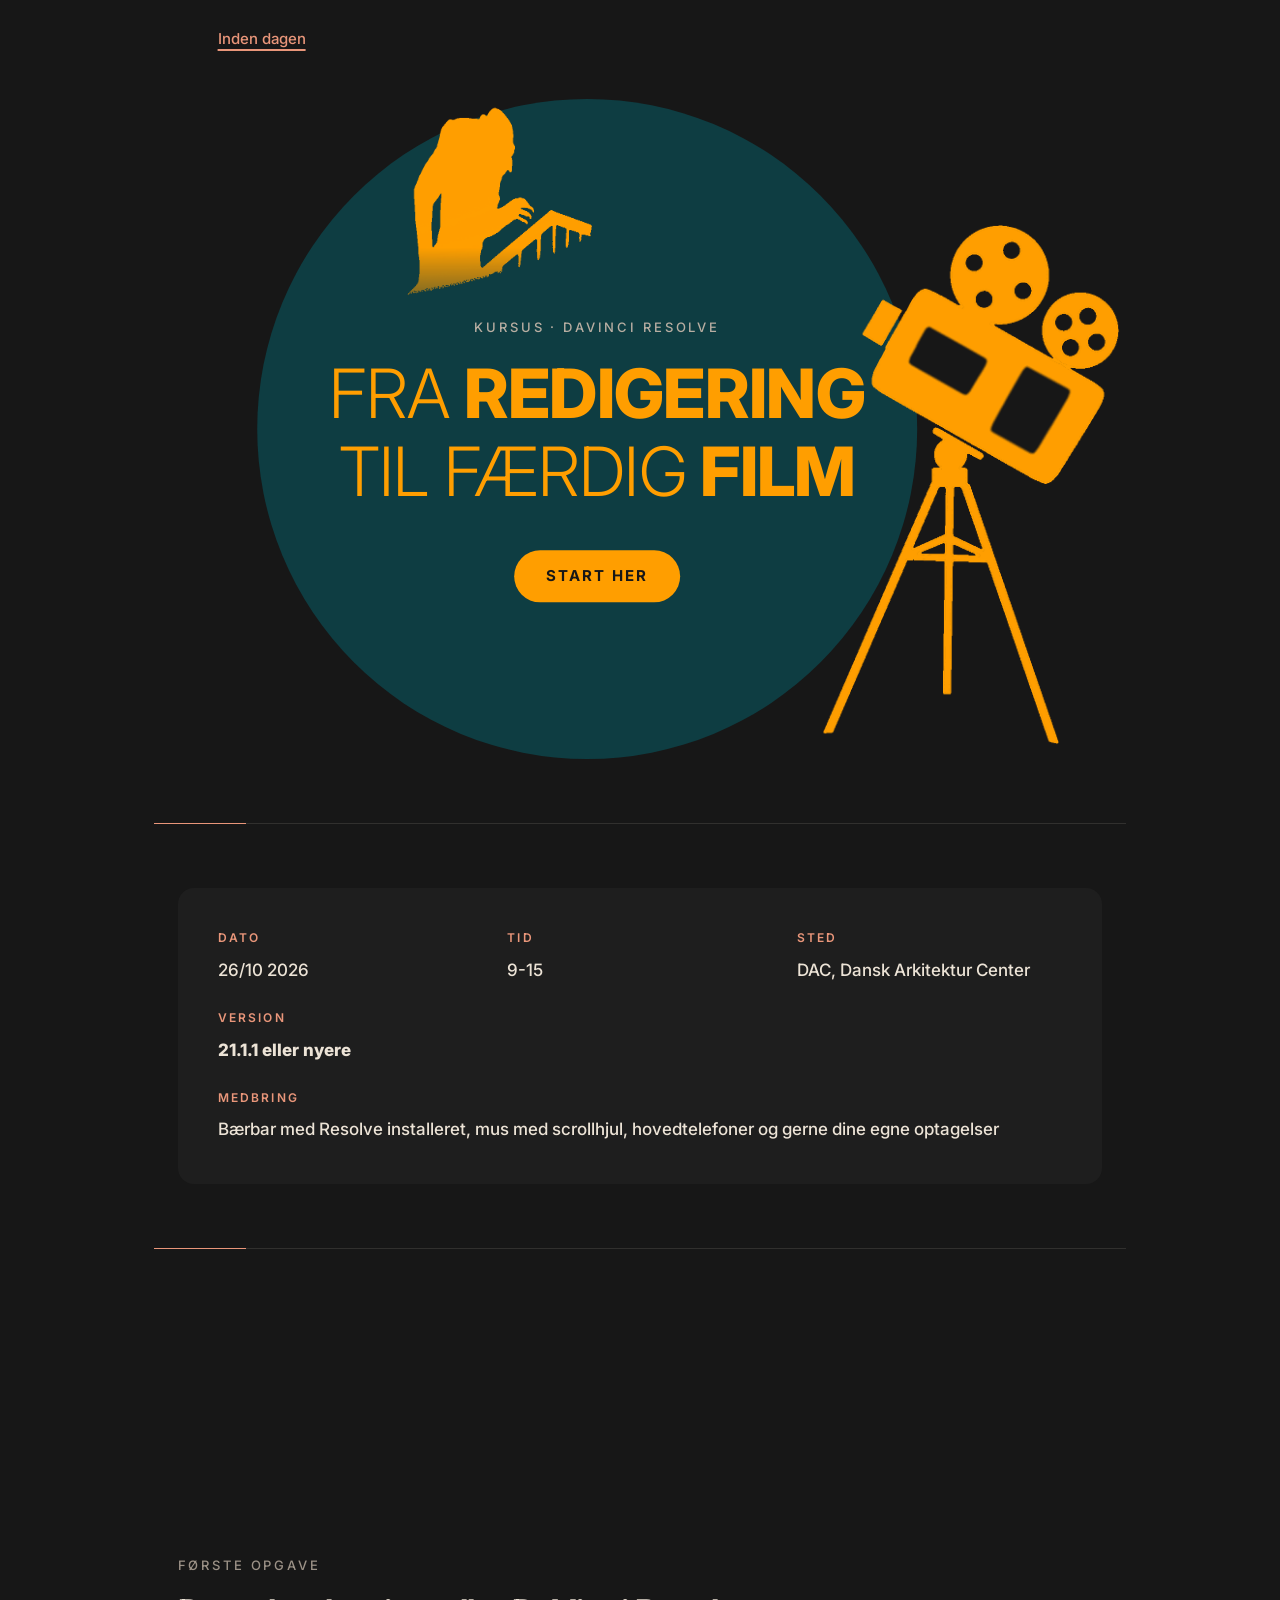
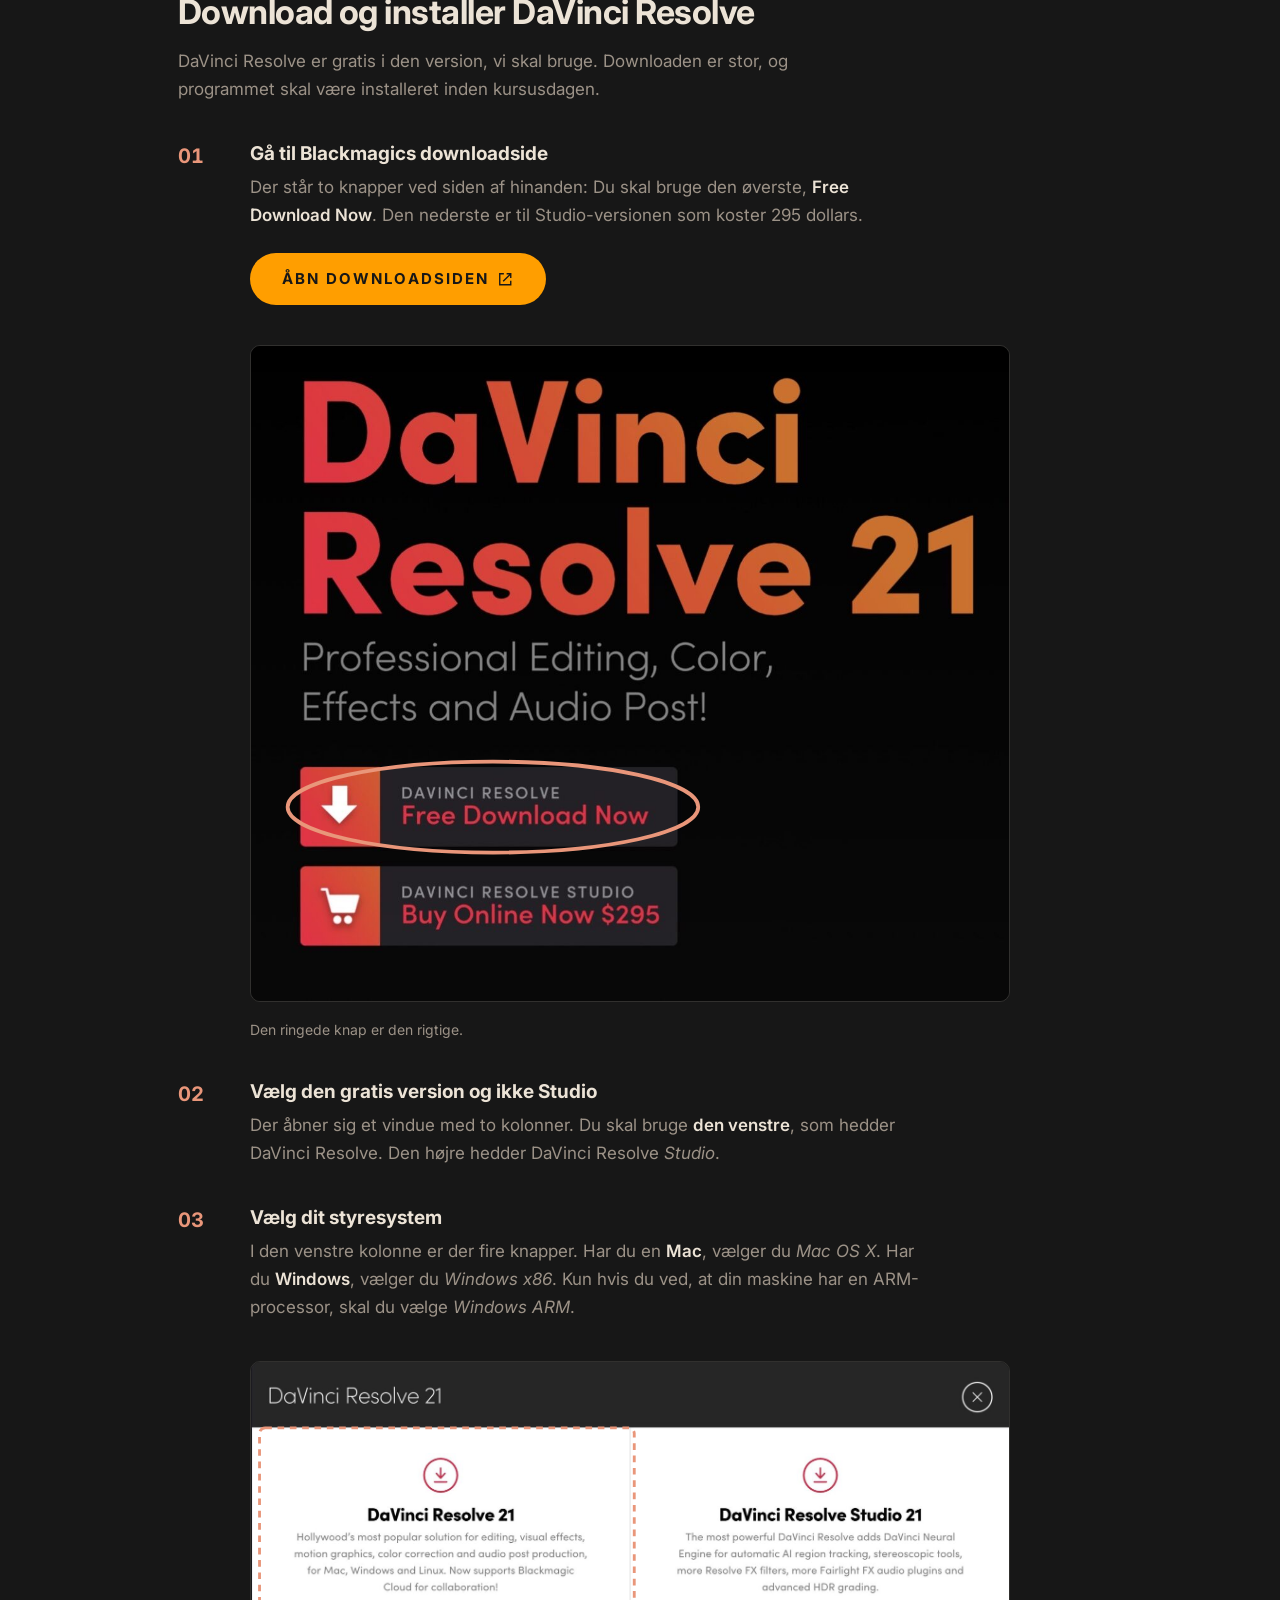
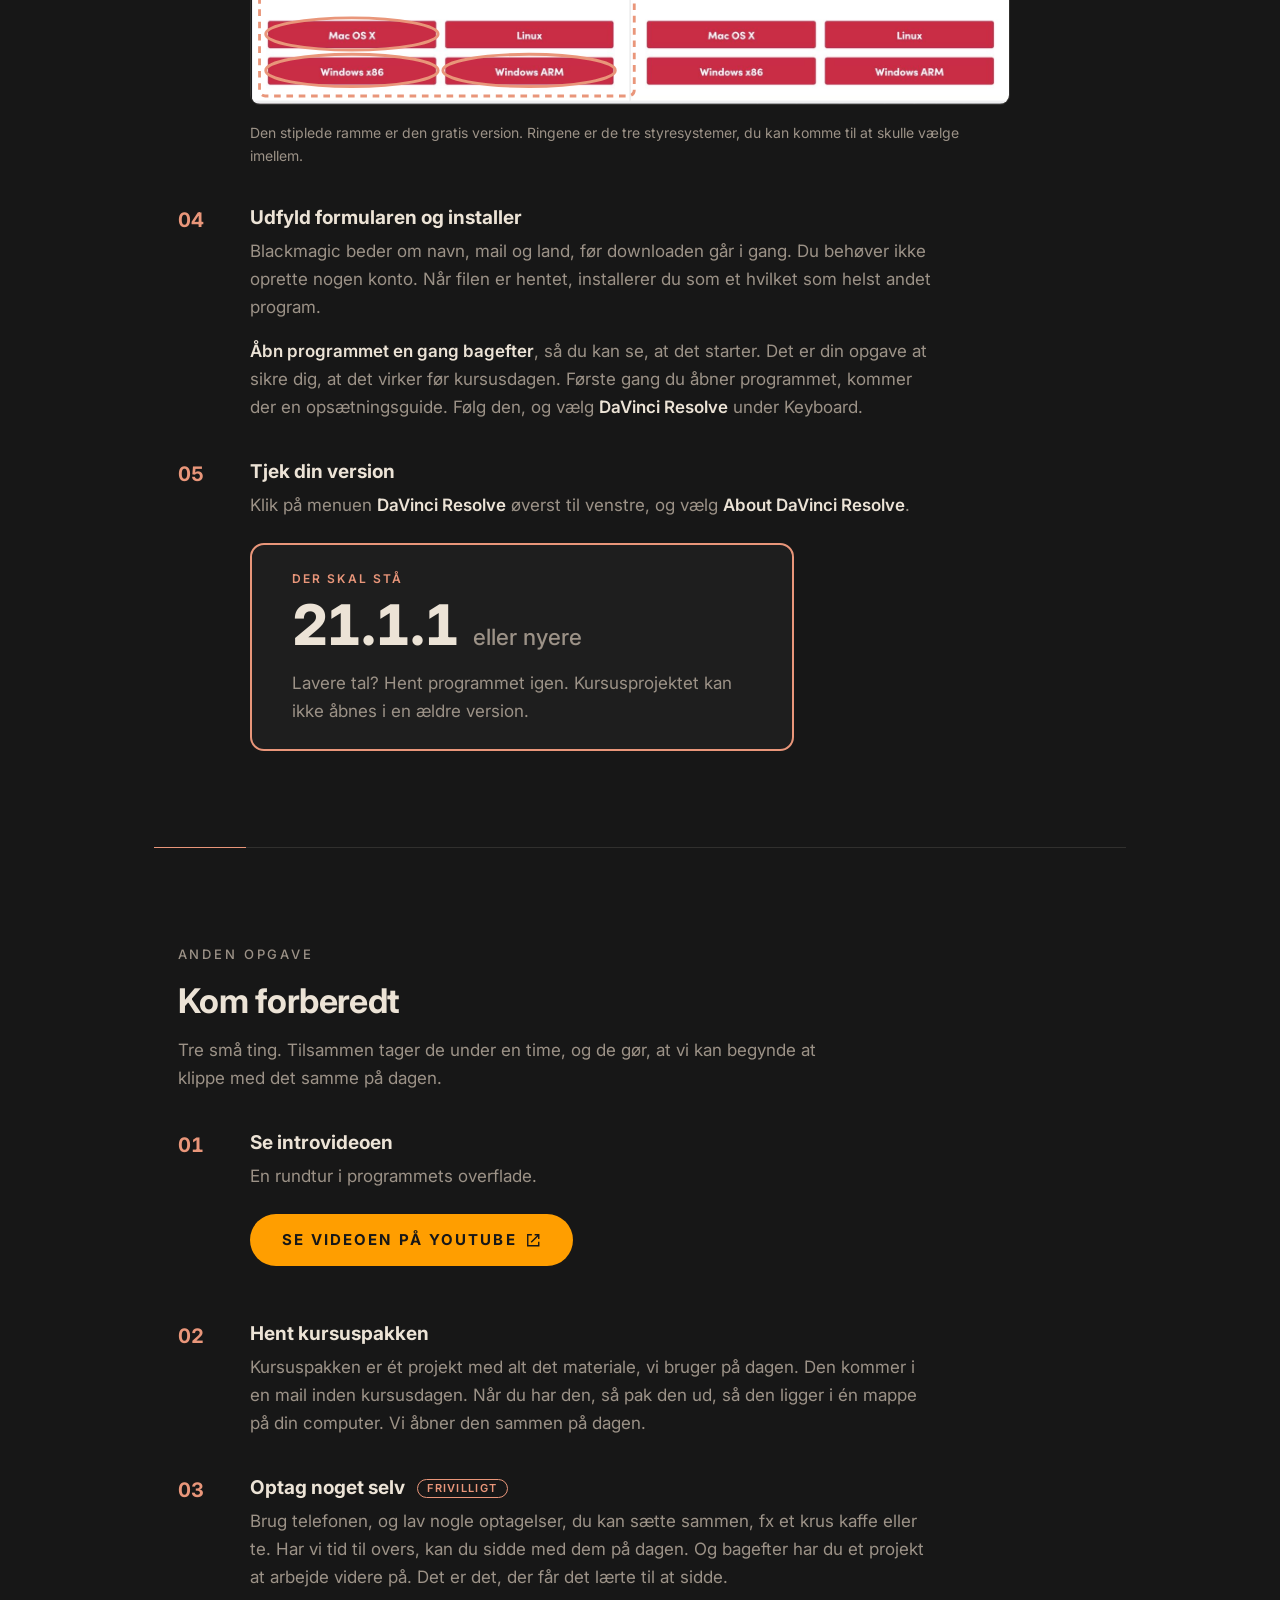
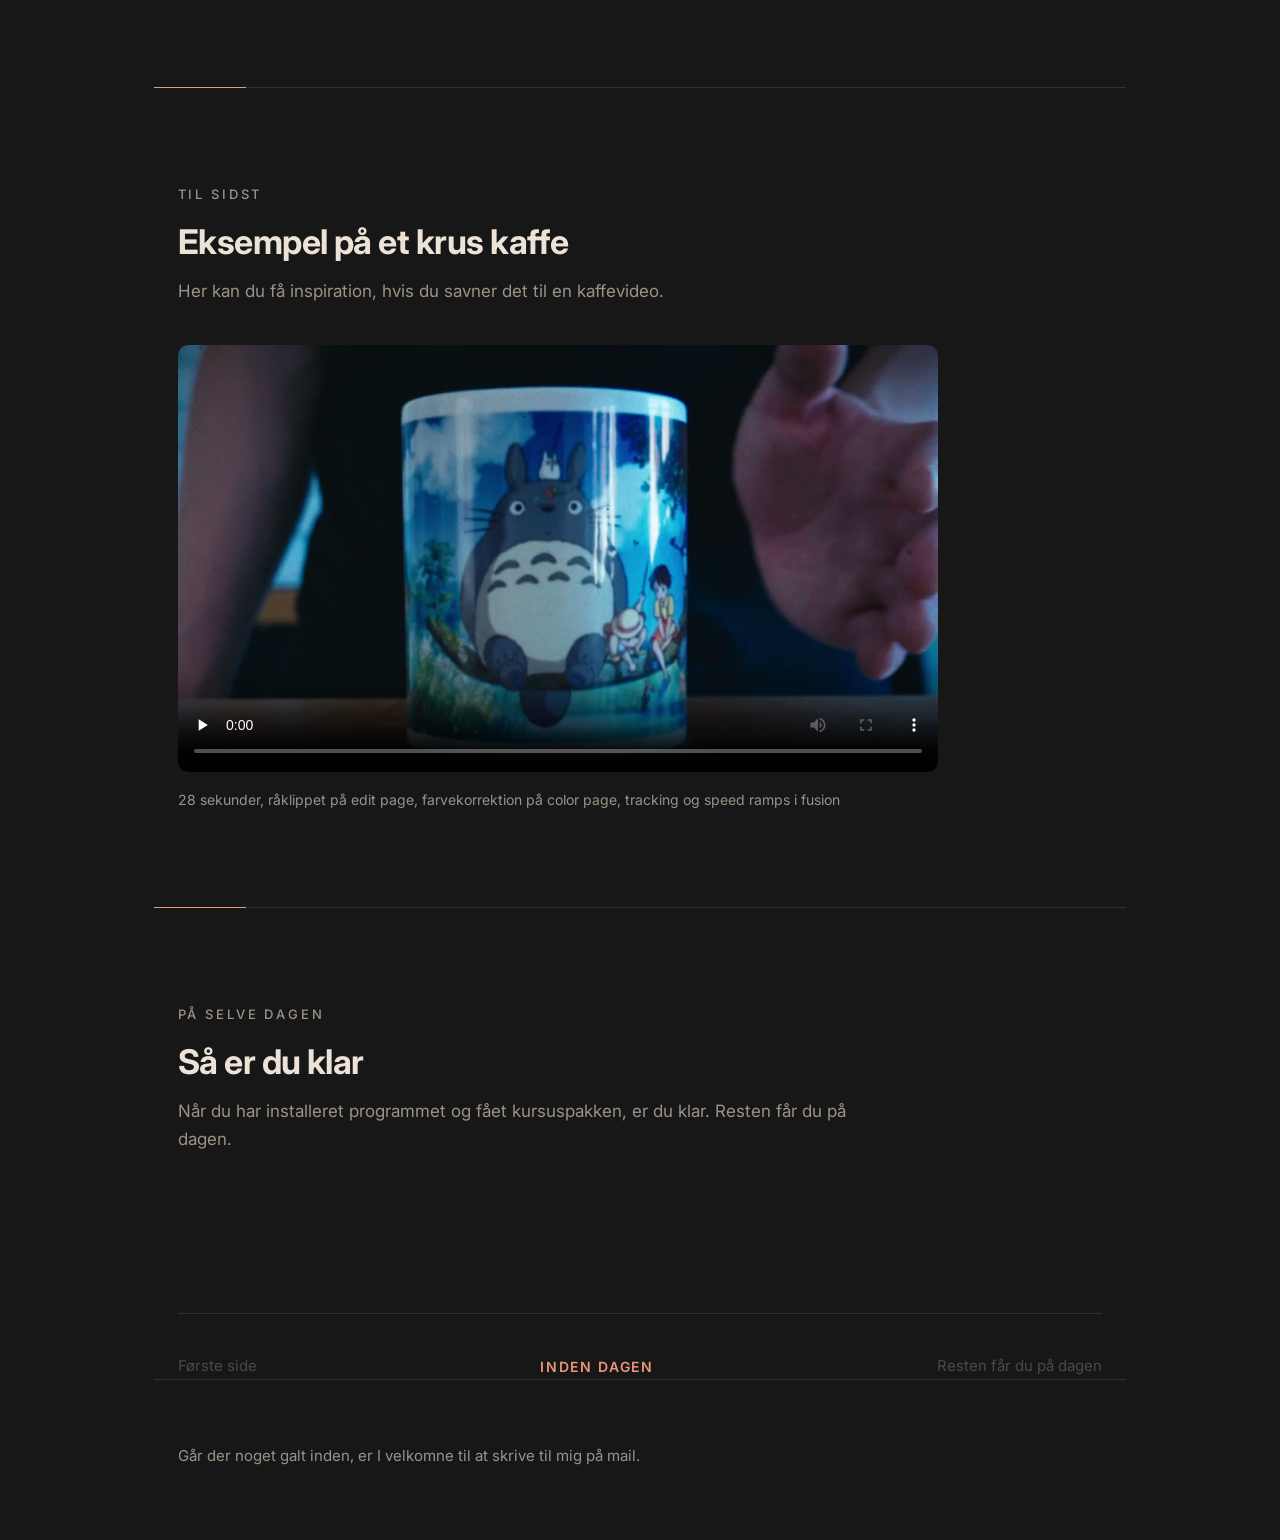
==== index.html @ e9823302 "Kursus på DAC: Inden dagen" ====
<!DOCTYPE html>
<html lang="da">
<head>
<meta charset="utf-8">
<meta name="viewport" content="width=device-width, initial-scale=1">
<title>Fra redigering til færdig film – kursus i DaVinci Resolve</title>
<meta name="description" content="Forbered dig inden kursusdagen: installer DaVinci Resolve, tjek din version, se introvideoen og hent kursuspakken.">
<link rel="preconnect" href="https://fonts.googleapis.com">
<link rel="preconnect" href="https://fonts.gstatic.com" crossorigin>
<link href="https://fonts.googleapis.com/css2?family=Inter:wght@300;400;500;600;700;800&display=swap" rel="stylesheet">
<link rel="stylesheet" href="css/style.css">
</head>
<body>

<a class="skip" href="#installer">Spring til første opgave</a>

<!-- ===================================================================== -->
<header class="hero">
  <nav class="nav" aria-label="Kursets sider">
    <div class="wrap">
    <ul class="nav__list nav__list--desktop">
      <li><a class="nav__link" href="index.html" aria-current="page">Inden dagen</a></li>
    </ul>
    <details class="nav__toggle">
      <summary class="nav__toggle-btn">Menu <span class="nav__toggle-current">&middot; Inden dagen</span></summary>
      <ul class="nav__list">
        <li><a class="nav__link" href="index.html" aria-current="page">Inden dagen</a></li>
      </ul>
    </details>
    </div>
  </nav>

  <div class="hero__stage">
    <div class="hero__circle" aria-hidden="true">
      <img class="hero__fig hero__fig--nosferatu" src="assets/hero-nosferatu.png"
           alt="" width="500" height="653">
    </div>

    <img class="hero__fig hero__fig--kamera" src="assets/hero-kamera.png"
         alt="" aria-hidden="true" width="620" height="1081">

    <div class="hero__content">
      <p class="kicker">Kursus · DaVinci Resolve</p>
      <h1 class="hero__title">
        <span class="hero__line"><span class="hero__light">Fra</span> <span class="hero__heavy">redigering</span></span>
        <span class="hero__line"><span class="hero__light">til færdig</span> <span class="hero__heavy">film</span></span>
      </h1>
      <p class="hero__cta">
        <a class="btn" href="#installer">Start her</a>
      </p>
    </div>
  </div>
</header>

<hr class="rule">

<!-- ===================================================================== -->
<div class="wrap">
  <section class="facts" aria-label="Praktisk information om kursusdagen">
    <div>
      <p class="facts__key">Dato</p>
      <p class="facts__val">26/10 2026</p>
    </div>
    <div>
      <p class="facts__key">Tid</p>
      <p class="facts__val">9-15</p>
    </div>
    <div>
      <p class="facts__key">Sted</p>
      <p class="facts__val">DAC, Dansk Arkitektur Center</p>
    </div>
    <div>
      <p class="facts__key">Version</p>
      <p class="facts__val facts__val--strong">21.1.1 eller nyere</p>
    </div>
    <div class="facts__wide">
      <p class="facts__key">Medbring</p>
      <p class="facts__val">Bærbar med Resolve installeret, mus med scrollhjul, hovedtelefoner og gerne dine egne optagelser</p>
    </div>
  </section>
</div>

<hr class="rule">

<!-- ===================================================================== -->
<main>
<section class="section" id="installer">
  <div class="wrap">
    <p class="kicker">Første opgave</p>
    <h2 class="section__title">Download og installer DaVinci Resolve</h2>
    <p class="section__intro">
      DaVinci Resolve er gratis i den version, vi skal bruge. Downloaden er stor,
      og programmet skal være installeret inden kursusdagen.
    </p>

    <ol class="steps">

      <li class="step reveal">
        <div>
          <h3 class="step__title">Gå til Blackmagics downloadside</h3>
          <p class="step__body">
            Der står to knapper ved siden af
            hinanden: Du skal bruge den øverste, <strong>Free Download Now</strong>.
            Den nederste er til Studio-versionen som koster 295 dollars.
          </p>
          <p class="step__action">
            <a class="btn" href="https://www.blackmagicdesign.com/products/davinciresolve" target="_blank" rel="noopener">
              Åbn downloadsiden
              <svg class="btn__icon" viewBox="0 0 24 24" aria-hidden="true"><path d="M14 3v2h3.6l-9.3 9.3 1.4 1.4L19 6.4V10h2V3h-7zM5 5h5V3H3v18h18v-7h-2v5H5V5z"/></svg>
            </a>
          </p>

          <figure class="shot">
            <div class="shot__frame">
              <img src="assets/install-1-download.jpg"
                   alt="Blackmagics produktside. Nederst står to knapper: Free Download Now øverst, og Buy Online Now 295 dollars nedenunder."
                   width="1200" height="1037" loading="lazy">
              <svg class="shot__marks" viewBox="0 0 1200 1037" aria-hidden="true" preserveAspectRatio="xMidYMid meet">
                <ellipse class="ring" cx="383" cy="730" rx="325" ry="72"/>
              </svg>
            </div>
            <figcaption class="shot__caption">Den ringede knap er den rigtige.</figcaption>
          </figure>
        </div>
      </li>

      <li class="step reveal">
        <div>
          <h3 class="step__title">Vælg den gratis version og ikke Studio</h3>
          <p class="step__body">
            Der åbner sig et vindue med to kolonner. Du skal bruge
            <strong>den venstre</strong>, som hedder DaVinci Resolve.
            Den højre hedder DaVinci Resolve <em>Studio</em>.
          </p>
        </div>
      </li>

      <li class="step reveal">
        <div>
          <h3 class="step__title">Vælg dit styresystem</h3>
          <p class="step__body">
            I den venstre kolonne er der fire knapper.
            Har du en <strong>Mac</strong>, vælger du <em>Mac OS X</em>.
            Har du <strong>Windows</strong>, vælger du <em>Windows x86</em>.
            Kun hvis du ved, at din maskine har en ARM-processor, skal du vælge
            <em>Windows ARM</em>.
          </p>

          <figure class="shot">
            <div class="shot__frame">
              <img src="assets/install-2-vaelg-version.jpg"
                   alt="Downloadvinduet med to kolonner. Venstre kolonne hedder DaVinci Resolve 21 og har fire knapper: Mac OS X, Linux, Windows x86 og Windows ARM. Højre kolonne hedder DaVinci Resolve Studio 21."
                   width="1600" height="721" loading="lazy">
              <svg class="shot__marks" viewBox="0 0 1600 721" aria-hidden="true" preserveAspectRatio="xMidYMid meet">
                <rect class="box" x="18" y="139" width="791" height="566" rx="12"/>
                <ellipse class="ring" cx="213" cy="574" rx="182" ry="34"/>
                <ellipse class="ring" cx="213" cy="651" rx="182" ry="34"/>
                <ellipse class="ring" cx="587" cy="651" rx="182" ry="34"/>
              </svg>
            </div>
            <figcaption class="shot__caption">
              Den stiplede ramme er den gratis version. Ringene er de tre
              styresystemer, du kan komme til at skulle vælge imellem.
            </figcaption>
          </figure>
        </div>
      </li>

      <li class="step reveal">
        <div>
          <h3 class="step__title">Udfyld formularen og installer</h3>
          <p class="step__body">
            Blackmagic beder om navn, mail og land, før downloaden går i gang.
            Du behøver ikke oprette nogen konto. Når filen er hentet, installerer
            du som et hvilket som helst andet program.
          </p>
          <p class="step__body">
            <strong>Åbn programmet en gang bagefter</strong>, så du kan se, at det
            starter. Det er din opgave at sikre dig, at det virker før kursusdagen.
            Første gang du åbner programmet, kommer der en opsætningsguide. Følg
            den, og vælg <strong>DaVinci Resolve</strong> under Keyboard.
          </p>
        </div>
      </li>

      <li class="step reveal">
        <div>
          <h3 class="step__title">Tjek din version</h3>
          <p class="step__body">
            Klik på menuen <strong>DaVinci Resolve</strong> øverst til venstre, og
            vælg <strong>About DaVinci Resolve</strong>.
          </p>
          <!-- Ikke verificeret: at menuen også hedder "DaVinci Resolve" på Windows. -->
          <div class="version" role="note" aria-label="Krav til version">
            <p class="version__label">Der skal stå</p>
            <p class="version__num">21.1.1 <span>eller nyere</span></p>
            <p class="version__note">
              Lavere tal? Hent programmet igen. Kursusprojektet kan ikke åbnes i
              en ældre version.
            </p>
          </div>
        </div>
      </li>

    </ol>
  </div>
</section>

<hr class="rule">

<!-- ===================================================================== -->
<section class="section" id="lektier">
  <div class="wrap">
    <p class="kicker">Anden opgave</p>
    <h2 class="section__title">Kom forberedt</h2>
    <p class="section__intro">
      Tre små ting. Tilsammen tager de under en time, og de gør, at vi kan
      begynde at klippe med det samme på dagen.
    </p>

    <ol class="steps">

      <li class="step reveal">
        <div>
          <h3 class="step__title">Se introvideoen</h3>
          <p class="step__body">
            En rundtur i programmets overflade.
          </p>
          <p class="step__action">
            <a class="btn" href="https://www.youtube.com/watch?v=znBHzeXpsUw&t=1682s" target="_blank" rel="noopener">
              Se videoen på YouTube
              <svg class="btn__icon" viewBox="0 0 24 24" aria-hidden="true"><path d="M14 3v2h3.6l-9.3 9.3 1.4 1.4L19 6.4V10h2V3h-7zM5 5h5V3H3v18h18v-7h-2v5H5V5z"/></svg>
            </a>
          </p>
        </div>
      </li>

      <li class="step reveal">
        <div>
          <h3 class="step__title">Hent kursuspakken</h3>
          <p class="step__body">
            Kursuspakken er ét projekt med alt det materiale, vi bruger på dagen.
            Den kommer i en mail inden kursusdagen. Når du har den, så pak den ud,
            så den ligger i én mappe på din computer. Vi åbner den sammen på dagen.
          </p>
        </div>
      </li>

      <li class="step reveal">
        <div>
          <h3 class="step__title">
            Optag noget selv <span class="tag">frivilligt</span>
          </h3>
          <p class="step__body">
            Brug telefonen, og lav nogle optagelser, du kan sætte sammen, fx et
            krus kaffe eller te. Har vi tid til overs, kan du sidde med dem på
            dagen. Og bagefter har du et projekt at arbejde videre på. Det er det,
            der får det lærte til at sidde.
          </p>
        </div>
      </li>

    </ol>
  </div>
</section>

<hr class="rule">

<!-- ===================================================================== -->
<section class="section" id="inspiration">
  <div class="wrap">
    <p class="kicker">Til sidst</p>
    <h2 class="section__title">Eksempel på et krus kaffe</h2>
    <p class="section__intro">
      Her kan du få inspiration, hvis du savner det til en kaffevideo. 
    </p>

    <figure class="film reveal">
      <video controls preload="none" playsinline poster="assets/kaffe-poster.jpg" width="1280" height="720">
        <source src="https://github.com/hpbonnichsen/hpbonnichsen.github.io/releases/download/media-v1/kaffe.mp4" type="video/mp4">
        <a href="https://github.com/hpbonnichsen/hpbonnichsen.github.io/releases/download/media-v1/kaffe.mp4">Hent videoen</a>
      </video>
      <figcaption>
        28 sekunder, råklippet på edit page, farvekorrektion på color page, tracking og speed ramps i fusion 
      </figcaption>
    </figure>
  </div>
</section>

<hr class="rule">

<!-- ===================================================================== -->
<section class="section" id="paa-dagen">
  <div class="wrap">
    <p class="kicker">På selve dagen</p>
    <h2 class="section__title">Så er du klar</h2>
    <p class="section__intro">
      Når du har installeret programmet og fået kursuspakken, er du klar. Resten
      får du på dagen.
    </p>
    <!-- Knap til velkommen.html sættes ind, når den side er online:
    <p class="step__action">
      <a class="btn" href="velkommen.html">Se, hvordan vi arbejder</a>
    </p> -->
  </div>
</section>
</main>

<!-- ===================================================================== -->
<div class="wrap">
  <nav class="lesson-nav" aria-label="Mellem sider">
    <span class="lesson-nav__spacer">Første side</span>
    <span class="lesson-nav__where">Inden dagen</span>
    <span class="lesson-nav__spacer">Resten får du på dagen</span>
  </nav>
</div>

<!-- ===================================================================== -->
<footer class="footer">
  <div class="wrap">
    <p>
      Går der noget galt inden, er I velkomne til at skrive til mig på mail. 
    </p>
  </div>
</footer>

</body>
</html>
---- css/style.css ----
/* ==========================================================================
   Fra redigering til færdig film – onboarding før kursusdagen.

   Én side, fem sektioner, ingen navigation. Kursisten skal kunne installere
   programmet og lave sine lektier uden at træffe et eneste valg om hvor på
   siden man skal hen.

   Amber betyder handling og intet andet. Rust strukturerer: trin-numre,
   annotationer, skillelinjer. Ingen af dem bruges som store flader.
   ========================================================================== */

:root {
  --bg:       #171717;
  --surface:  #1e1e1e;
  --petrol:   #0E3D42;

  --amber:    #FF9E00;   /* 8,66:1 mod --bg · primær accent, kun handling */
  --rust:     #E9967A;   /* 7,78:1 mod --bg · sekundær, kun struktur */

  --ink:      #ece3d6;   /* 14,11:1 mod --bg */
  --ink-dim:  #9c9287;   /*  5,87:1 mod --bg */
  --ink-soft: #b8aea2;   /*  5,45:1 mod --petrol · kickeren i hero står på
                            cirklen, hvor --ink-dim kun når 3,9:1 */

  --line:     rgba(236, 227, 214, 0.12);

  --font: "Inter", system-ui, -apple-system, "Segoe UI", sans-serif;
  --ease: cubic-bezier(0.22, 1, 0.36, 1);

  /* Én afstandsskala. Alt lodret rytme er et af disse tal. */
  --s1: 0.5rem;
  --s2: 1rem;
  --s3: 1.5rem;
  --s4: 2.5rem;
  --s5: 4rem;
  --s6: 6rem;

  --measure: 62ch;    /* maks linjelængde på brødtekst */
  --wrap: 1100px;     /* tekstspaltens bredde inde i skallen */

  /* Skallen er hele sidens bredde: hero, skillelinjer og footer-kant med.
     Cirka 3/4 af skærmen. Bunden på 680px undgår et spring lige over
     mobil-brydepunktet, loftet holder den fra at løbe løbsk på brede skærme. */
  --shell: clamp(680px, 76vw, 1500px);
}

*, *::before, *::after { box-sizing: border-box; }

html { scroll-behavior: smooth; }
@media (prefers-reduced-motion: reduce) {
  html { scroll-behavior: auto; }
}

body {
  margin: 0;
  background: var(--bg);
  color: var(--ink);
  font-family: var(--font);
  font-size: clamp(1rem, 0.96rem + 0.2vw, 1.0625rem);
  line-height: 1.65;
  -webkit-font-smoothing: antialiased;
}

img { max-width: 100%; height: auto; display: block; }

.wrap {
  width: min(100% - 2 * var(--s3), var(--wrap));
  margin-inline: auto;
}

/* På desktop trækkes hele siden ind i en centreret spalte, så heroen,
   skillelinjerne og footer-kanten stopper samme sted i stedet for at løbe
   ud i vinduskanten. På telefon fylder siden fortsat hele bredden. */
@media (min-width: 721px) {
  body {
    width: var(--shell);
    margin-inline: auto;
  }
}

/* Skip-link: første tabstop, usynlig indtil den får fokus. */
.skip {
  position: absolute;
  left: var(--s2);
  top: -4rem;
  z-index: 10;
  padding: var(--s1) var(--s3);
  background: var(--amber);
  color: var(--bg);
  font-weight: 600;
  border-radius: 999px;
  transition: top 0.15s var(--ease);
}
.skip:focus { top: var(--s2); }

/* --------------------------------------------------------------------------
   Typografi
   -------------------------------------------------------------------------- */

h1, h2, h3 { line-height: 1.15; margin: 0; text-wrap: balance; }

.kicker {
  margin: 0 0 var(--s2);
  font-size: 0.8125rem;
  font-weight: 500;
  letter-spacing: 0.22em;
  text-transform: uppercase;
  color: var(--ink-dim);
}

.hero .kicker { color: var(--ink-soft); }

.section__title {
  font-size: clamp(1.5rem, 1.2rem + 1.5vw, 2.125rem);
  font-weight: 700;
  letter-spacing: -0.015em;
}

.section__intro {
  max-width: var(--measure);
  margin: var(--s2) 0 0;
  color: var(--ink-dim);
}

.section { padding-block: var(--s6); }

/* Første skærmbillede skal indeholde heroen og de praktiske oplysninger og
   ikke mere end det: ser man begyndelsen på næste sektion, ser man en opgave
   man endnu ikke har fået at vide man skal løse. Afstanden er sat i vh frem
   for px, fordi hele pointen afhænger af skærmens højde. */
#installer { padding-top: clamp(var(--s6), 34vh, 30rem); }

a { color: var(--amber); text-underline-offset: 0.2em; }
a:hover { color: var(--ink); }

/* Én fokusmarkering på hele siden, så tastaturbrugere altid ved hvor de er. */
:focus-visible {
  outline: 3px solid var(--amber);
  outline-offset: 3px;
  border-radius: 4px;
}

/* --------------------------------------------------------------------------
   Knap – sidens eneste handlingsform
   -------------------------------------------------------------------------- */

.btn {
  display: inline-flex;
  align-items: center;
  gap: var(--s1);
  padding: 0.85rem 2rem;
  background: var(--amber);
  color: var(--bg);
  font-size: 0.9375rem;
  font-weight: 700;
  letter-spacing: 0.14em;
  text-transform: uppercase;
  text-decoration: none;
  border-radius: 999px;
  transition: transform 0.18s var(--ease), box-shadow 0.18s var(--ease);
}
.btn:hover {
  color: var(--bg);
  transform: translateY(-2px);
  box-shadow: 0 8px 22px rgba(255, 158, 0, 0.28);
}
.btn:active { transform: translateY(0); }

.btn__icon { width: 1.1em; height: 1.1em; fill: currentColor; }

/* --------------------------------------------------------------------------
   Navigation

   Siden var oprindeligt en onepager uden navigation. Den begrundelse holdt så
   længe der kun var én side; med program- og lektionssider ville fraværet af
   navigation være en blindgyde, ikke en forenkling.

   Farven er --ink-soft og ikke --ink-dim. På forsiden ligger linjen oven på
   heroen, og på lave skærme kan petroleum-cirklens overkant nå op under den.
   --ink-soft er det ene token der klarer AA mod både --bg og --petrol.

   Aktiv side markeres i rust, ikke amber: "hvor du er" er struktur, ikke en
   handling. Amber ejer fortsat kun det, der beder om et klik.
   -------------------------------------------------------------------------- */

.nav__list {
  display: flex;
  flex-wrap: wrap;
  gap: var(--s3);
  list-style: none;
  margin: 0;
  padding-block: var(--s3);
}

.nav__link {
  color: var(--ink-soft);
  font-size: 0.9375rem;
  font-weight: 500;
  text-decoration: none;
}
.nav__link:hover { color: var(--ink); text-decoration: underline; }

.nav__link[aria-current="page"] {
  color: var(--rust);
  text-decoration: underline;
  text-underline-offset: 0.35em;
  text-decoration-thickness: 2px;
}

/* På forsiden lægger linjen sig oven på heroen i stedet for at skubbe den ned.
   Ellers skrider beregningen af første skærmbillede længere nede. */
.hero .nav {
  position: absolute;
  inset: 0 0 auto;
  z-index: 5;
}

/* --------------------------------------------------------------------------
   Hero
   -------------------------------------------------------------------------- */

.hero {
  position: relative;
  display: grid;
  place-items: center;
  min-height: min(88vh, 780px);
  /* Mere luft over end under: kompositionen har sin vægt lavt, fordi
     kameraets stativ trækker nedad, så symmetrisk padding ville se
     topmast ud. Toppen er sat i vh, så høje skærme får den luft, de
     har plads til. */
  padding-block: clamp(var(--s5), 11vh, 10rem) var(--s5);
  overflow: hidden;
}

.hero__stage {
  position: relative;
  width: min(100% - 2 * var(--s3), 980px);
  display: grid;
  place-items: center;
}

/* Petroleum-cirklen er et element, ikke et billede: skarp i alle størrelser
   og fri til at blive en ellipse når skærmen bliver smal. */
.hero__circle {
  grid-area: 1 / 1;
  position: relative;
  width: min(80vw, 660px);
  aspect-ratio: 1;
  background: var(--petrol);
  border-radius: 50%;
  transform: translateX(-8%);
}

.hero__content {
  grid-area: 1 / 1;
  position: relative;
  z-index: 2;
  text-align: center;
  /* Tekstblokken sidder lavere end cirklens midte, så figuren får plads
     foroven: det er kompositionen fra mockuppen. */
  transform: translate(-8%, 13%);
}

.hero__title {
  font-size: clamp(2rem, 1rem + 5.6vw, 4.25rem);
  letter-spacing: -0.01em;
  text-transform: uppercase;
  color: var(--amber);
}
.hero__line { display: block; white-space: nowrap; }
/* Mockuppens vægtskift: let optakt, tungt nøgleord. */
.hero__light { font-weight: 300; }
.hero__heavy { font-weight: 800; }

.hero__cta { margin-top: var(--s4); }

/* Figurerne er dekoration. De bærer ingen information, så de er skjult for
   skærmlæsere, og siden skal stå fuldt læsbar uden dem. */
.hero__fig {
  position: absolute;
  z-index: 3;
  pointer-events: none;
  user-select: none;
}

/* Målt i procent af cirklen, ikke af scenen, så figuren bliver siddende
   det rigtige sted i kompositionen uanset skærmbredde. */
.hero__fig--nosferatu {
  width: 30%;
  top: 1%;
  left: 21%;
  /* Eksporten har en hård underkant; mockuppens udtoning laves her,
     så billedfilen kan blive ved med at være ren. */
  -webkit-mask-image: linear-gradient(to bottom, #000 55%, transparent 90%);
  mask-image: linear-gradient(to bottom, #000 55%, transparent 90%);
}

.hero__fig--kamera {
  width: min(34vw, 300px);
  right: -2%;
  bottom: 2%;
}

/* --------------------------------------------------------------------------
   Skillelinje – et ekko af en timeline. Ren dekoration, aldrig klikbar.
   -------------------------------------------------------------------------- */

.rule {
  position: relative;
  height: 1px;
  background: var(--line);
  border: 0;
  margin: 0;
}
.rule::after {
  content: "";
  position: absolute;
  inset-block: -2px;
  left: 0;
  width: 92px;
  background: var(--rust);
  border-radius: 2px;
}

@supports (animation-timeline: view()) {
  @media (prefers-reduced-motion: no-preference) {
    .rule::after {
      animation: slide-clip linear both;
      animation-timeline: view();
      animation-range: entry 10% cover 45%;
    }
    @keyframes slide-clip {
      from { transform: translateX(0); }
      to   { transform: translateX(320px); }
    }
  }
}

/* --------------------------------------------------------------------------
   Praktisk stribe
   -------------------------------------------------------------------------- */

.facts {
  display: grid;
  grid-template-columns: repeat(auto-fit, minmax(200px, 1fr));
  gap: var(--s3);
  padding: var(--s4);
  margin-block: var(--s5);
  background: var(--surface);
  border-radius: 16px;
}

.facts__key {
  margin: 0 0 var(--s1);
  font-size: 0.75rem;
  font-weight: 600;
  letter-spacing: 0.18em;
  text-transform: uppercase;
  color: var(--rust);
}
.facts__val { margin: 0; font-weight: 500; }

/* --------------------------------------------------------------------------
   Trin – bruges til både installation og lektier
   -------------------------------------------------------------------------- */

.steps {
  list-style: none;
  counter-reset: step;
  margin: var(--s4) 0 0;
  padding: 0;
  display: grid;
  gap: var(--s4);
}

.step {
  counter-increment: step;
  display: grid;
  grid-template-columns: 3rem 1fr;
  gap: var(--s3);
  align-items: start;
}

/* Tallet er rust, ikke amber: det ordner rækkefølgen, men beder ikke om et klik. */
.step::before {
  content: counter(step, decimal-leading-zero);
  font-size: 1.25rem;
  font-weight: 700;
  font-variant-numeric: tabular-nums;
  color: var(--rust);
  line-height: 1.35;
}

.step__title {
  margin: 0 0 var(--s1);
  font-size: 1.1875rem;
  font-weight: 700;
}
.step__body { margin: 0; max-width: var(--measure); color: var(--ink-dim); }
.step__body + .step__body { margin-top: var(--s2); }
.step__body strong { color: var(--ink); font-weight: 600; }

.step__action { margin-top: var(--s3); }

.tag {
  display: inline-block;
  margin-left: var(--s1);
  padding: 0.15rem 0.6rem;
  font-size: 0.6875rem;
  font-weight: 600;
  letter-spacing: 0.12em;
  text-transform: uppercase;
  color: var(--rust);
  border: 1px solid currentColor;
  border-radius: 999px;
  vertical-align: 0.2em;
}

/* --------------------------------------------------------------------------
   Screenshots med annotationer
   -------------------------------------------------------------------------- */

.shot {
  margin: var(--s4) 0 0;
  max-width: 760px;
}

/* Til billeder der er meget bredere end de er høje. 760 px er rigtigt for de
   nogenlunde kvadratiske dialogbilleder, men gør en 1800x62 bundlinje til en
   streg. Denne variant giver hele tekstspalten. */
.shot--wide { max-width: none; }

.shot__frame {
  position: relative;
  border: 1px solid var(--line);
  border-radius: 10px;
  overflow: hidden;
}

/* Annotationerne ligger som SVG oven på billedet frem for at være brændt ind
   i filen: de forbliver skarpe og kan rettes uden billedredigering. */
.shot__marks {
  position: absolute;
  inset: 0;
  width: 100%;
  height: 100%;
  pointer-events: none;
}
.shot__marks .ring {
  fill: none;
  stroke: var(--rust);
  stroke-width: 6;
}
.shot__marks .box {
  fill: none;
  stroke: var(--rust);
  stroke-width: 6;
  stroke-dasharray: 14 12;
}

.shot__caption {
  margin: var(--s2) 0 0;
  font-size: 0.875rem;
  color: var(--ink-dim);
}

/* --------------------------------------------------------------------------
   Inspiration
   -------------------------------------------------------------------------- */

.film { margin: var(--s4) 0 0; max-width: 760px; }
.film video {
  width: 100%;
  height: auto;
  display: block;
  border-radius: 10px;
  background: #000;
}
.film figcaption {
  margin-top: var(--s2);
  font-size: 0.875rem;
  color: var(--ink-dim);
}

/* --------------------------------------------------------------------------
   Footer
   -------------------------------------------------------------------------- */

.footer {
  padding-block: var(--s5);
  border-top: 1px solid var(--line);
  color: var(--ink-dim);
  font-size: 0.9375rem;
}
.footer p { margin: 0 0 var(--s1); max-width: var(--measure); }

/* --------------------------------------------------------------------------
   Indtoning ved scroll
   -------------------------------------------------------------------------- */

@supports (animation-timeline: view()) {
  @media (prefers-reduced-motion: no-preference) {
    .reveal {
      animation: rise linear both;
      animation-timeline: view();
      animation-range: entry 0% entry 60%;
    }
    @keyframes rise {
      from { opacity: 0; transform: translateY(24px); }
      to   { opacity: 1; transform: none; }
    }
  }
}

/* --------------------------------------------------------------------------
   Smalle skærme. Linket kommer fra en mail, så telefonen er hovedsagen.
   -------------------------------------------------------------------------- */

@media (max-width: 720px) {
  :root { --s5: 3rem; --s6: 4rem; }

  /* Topvattet ekstra, så den absolut placerede Menu-knap (se .nav__toggle
     længere nede) ikke klipper ind i kicker-teksten under sig. */
  .hero { min-height: auto; padding-block: var(--s5); padding-top: 4.75rem; }

  /* Gitteroverlejringen giver ikke mening på en smal skærm. Cirklen bliver en
     baggrundsform bag teksten, og kameraet lægger sig under overskriften i
     normalt flow i stedet for at klemme den. */
  .hero__stage {
    display: flex;
    flex-direction: column;
    align-items: center;
    text-align: center;
  }

  /* Forankret til toppen frem for midten, så cirklen omslutter tekstblokken
     og ikke skærer gennem overskriften. */
  .hero__circle {
    position: absolute;
    top: 0;
    left: 50%;
    width: min(124vw, 520px);
    transform: translate(-50%, -18%);
  }

  .hero__content { order: 1; transform: none; }
  .hero__line { white-space: normal; }

  /* Nosferatu falder væk: for lille til at læses som en figur på telefon. */
  .hero__fig--nosferatu { display: none; }

  /* relative frem for static, så z-index stadig holder kameraet foran cirklen. */
  .hero__fig--kamera {
    order: 2;
    position: relative;
    inset: auto;
    width: min(50vw, 180px);
    margin-top: var(--s4);
  }

  .facts { padding: var(--s3); }
  .step { grid-template-columns: 2.25rem 1fr; gap: var(--s2); }
}

/* ==========================================================================
   INDERSIDER – program og lektioner
   Alt herunder bruges ikke på forsiden. Forsiden er fortsat en onepager uden
   navigation; indersiderne er opslagsværk man vender tilbage til på dagen.
   ========================================================================== */

/* --------------------------------------------------------------------------
   Sidehoved. Ingen hero: man er kommet hertil med et ærinde.
   -------------------------------------------------------------------------- */

.pagehead { padding-block: var(--s5) var(--s3); }

.pagehead__back {
  display: inline-flex;
  align-items: center;
  gap: 0.4em;
  font-size: 0.9375rem;
  font-weight: 500;
  text-decoration: none;
}
.pagehead__back::before { content: "\2190"; }
.pagehead__back:hover { text-decoration: underline; }

.pagehead__title {
  margin: var(--s3) 0 0;
  font-size: clamp(2rem, 5vw, 3.25rem);
  font-weight: 800;
  letter-spacing: -0.02em;
}
.pagehead__intro {
  margin: var(--s3) 0 0;
  max-width: var(--measure);
  color: var(--ink-dim);
  font-size: 1.0625rem;
}

/* --------------------------------------------------------------------------
   Dagens program. Ikke en tabel: rækkerne skal kunne reflowe på en telefon,
   og tid + navn hører sammen som ét udsagn, ikke som to celler.
   -------------------------------------------------------------------------- */

.sked { list-style: none; margin: var(--s4) 0 0; padding: 0; }

.sked__row {
  display: grid;
  grid-template-columns: 7.5rem 1fr;
  gap: var(--s3);
  padding-block: var(--s3);
  border-top: 1px solid var(--line);
}
.sked__row:last-child { border-bottom: 1px solid var(--line); }

.sked__time {
  color: var(--rust);
  font-weight: 600;
  font-variant-numeric: tabular-nums;
}

.sked__name { margin: 0; font-size: 1.0625rem; font-weight: 600; }
.sked__name a { text-decoration: none; }
.sked__name a:hover { text-decoration: underline; }

/* Underordnet linje, til Edit L1/L2/L3 under selve Edit-blokken. Mindre luft,
   ingen øverste streg, og navnet er ikke fremhævet, så de læses som en del af
   blokken ovenfor og ikke som selvstændige punkter på linje med resten. */
.sked__row--sub {
  padding-block: var(--s2);
  border-top: none;
  grid-template-columns: 5.5rem 1fr;
}
.sked__row--sub .sked__name { font-size: 0.9375rem; font-weight: 500; color: var(--ink-dim); }
.sked__row--sub .sked__name a { color: var(--ink); }
.sked__row--sub .sked__time { font-weight: 500; color: var(--ink-dim); }

.sked__note {
  margin: var(--s1) 0 0;
  max-width: var(--measure);
  color: var(--ink-dim);
  font-size: 0.9375rem;
}

/* Pauser skal kunne springes over med øjet. */
.sked__row--break .sked__name { font-weight: 400; color: var(--ink-dim); }
.sked__row--break .sked__time { color: var(--ink-dim); }

/* --------------------------------------------------------------------------
   Materialepakken
   -------------------------------------------------------------------------- */

.download {
  margin-block: var(--s4);
  padding: var(--s4);
  background: var(--surface);
  border-radius: 16px;
}
.download__title { margin: 0; font-size: 1.25rem; font-weight: 700; }
.download__body {
  margin: var(--s2) 0 0;
  max-width: var(--measure);
  color: var(--ink-dim);
}
.download__action { margin: var(--s3) 0 0; }
.download__meta {
  margin: var(--s2) 0 0;
  font-size: 0.875rem;
  color: var(--ink-dim);
  font-variant-numeric: tabular-nums;
}

/* --------------------------------------------------------------------------
   Genvejstabeller. Her er tabel det rigtige: tre parallelle kolonner der
   skal kunne sammenlignes vandret. Derfor scroller den i stedet for at reflowe.
   -------------------------------------------------------------------------- */

.keys-scroll { overflow-x: auto; margin-top: var(--s4); }

/* table-layout: fixed er det der får de tre tabeller til at flugte. Uden den
   beregner hver tabel sin egen kolonnebredde ud fra sit eget indhold, og
   Windows-kolonnen lander tre forskellige steder ned gennem siden.
   min-width udløser vandret scroll i .keys-scroll på smalle skærme frem for at
   presse tastekombinationerne sammen. */
.keys {
  width: 100%;
  min-width: 620px;
  max-width: 820px;
  table-layout: fixed;
  border-collapse: collapse;
  font-size: 0.9375rem;
}
.keys th:nth-child(1) { width: 46%; }
.keys th:nth-child(2),
.keys th:nth-child(3) { width: 27%; }
.keys caption {
  text-align: left;
  padding-bottom: var(--s2);
  font-size: 0.75rem;
  font-weight: 600;
  letter-spacing: 0.18em;
  text-transform: uppercase;
  color: var(--rust);
}
.keys th, .keys td {
  text-align: left;
  padding: 0.6rem var(--s2) 0.6rem 0;
  border-bottom: 1px solid var(--line);
  white-space: nowrap;
}
.keys th { font-weight: 600; color: var(--ink); }
.keys td:first-child { color: var(--ink-dim); white-space: normal; }

kbd {
  display: inline-block;
  padding: 0.15em 0.45em;
  border: 1px solid var(--line);
  border-radius: 5px;
  background: var(--surface);
  font: inherit;
  font-size: 0.9em;
  color: var(--ink);
}

/* --------------------------------------------------------------------------
   Lektionsoversigt
   -------------------------------------------------------------------------- */

.lessons { list-style: none; margin: var(--s4) 0 0; padding: 0; display: grid; gap: var(--s2); }

.lessons__item {
  padding: var(--s3);
  background: var(--surface);
  border-radius: 12px;
}
.lessons__item--todo { opacity: 0.55; }

.lessons__name { margin: 0; font-size: 1.0625rem; font-weight: 600; }
.lessons__name a { text-decoration: none; }
.lessons__name a:hover { text-decoration: underline; }
.lessons__note { margin: var(--s1) 0 0; color: var(--ink-dim); font-size: 0.9375rem; }

/* --------------------------------------------------------------------------
   Frihedsgrad – viser hvor meget hånden holdes i den enkelte lektion
   -------------------------------------------------------------------------- */

.scaffold {
  display: inline-block;
  margin-top: var(--s2);
  padding: 0.2em 0.7em;
  border: 1px solid var(--rust);
  border-radius: 999px;
  font-size: 0.75rem;
  font-weight: 600;
  letter-spacing: 0.08em;
  text-transform: uppercase;
  color: var(--rust);
}

/* --------------------------------------------------------------------------
   Sidder du fast? Foldes med <details>, så det virker uden JavaScript.
   -------------------------------------------------------------------------- */

.hint { margin-top: var(--s3); border-left: 2px solid var(--rust); padding-left: var(--s3); }
.hint > summary {
  cursor: pointer;
  font-weight: 600;
  color: var(--ink);
  list-style-position: outside;
}
.hint > summary:hover { color: var(--amber); }
.hint > p { margin: var(--s2) 0 0; max-width: var(--measure); color: var(--ink-dim); }

@media (max-width: 720px) {
  .sked__row { grid-template-columns: 1fr; gap: var(--s1); }
  .download { padding: var(--s3); }
}

/* --------------------------------------------------------------------------
   Lektionsnavigation – forrige og næste, i bunden af hver lektionsside.
   Placeret efter indholdet og ikke før: man skal igennem lektionen, ikke
   vælge sig rundt i den.
   -------------------------------------------------------------------------- */

.lesson-nav {
  display: flex;
  flex-wrap: wrap;
  gap: var(--s3);
  justify-content: space-between;
  align-items: center;
  margin-top: var(--s5);
  padding-top: var(--s4);
  border-top: 1px solid var(--line);
}

.lesson-nav__where {
  font-size: 0.875rem;
  font-weight: 600;
  letter-spacing: 0.12em;
  text-transform: uppercase;
  color: var(--rust);
  font-variant-numeric: tabular-nums;
}

/* Deaktiveret pil er et span uden href, ikke et link der ikke gør noget. */
.lesson-nav__spacer { color: var(--ink-dim); opacity: 0.4; font-size: 0.9375rem; }

/* --------------------------------------------------------------------------
   Lektionens hovedtal – kort stribe under overskriften
   -------------------------------------------------------------------------- */

.meta {
  display: flex;
  flex-wrap: wrap;
  gap: var(--s4);
  margin-top: var(--s4);
  padding-top: var(--s3);
  border-top: 1px solid var(--line);
}
.meta__key {
  margin: 0 0 0.2em;
  font-size: 0.75rem;
  font-weight: 600;
  letter-spacing: 0.18em;
  text-transform: uppercase;
  color: var(--rust);
}
.meta__val { margin: 0; font-weight: 500; }

/* --------------------------------------------------------------------------
   Det siges / det de gør – adskiller oplæg fra håndens arbejde
   -------------------------------------------------------------------------- */

.lead-in {
  margin: var(--s4) 0 0;
  padding-left: var(--s3);
  border-left: 2px solid var(--line);
  max-width: var(--measure);
  color: var(--ink);
}
.lead-in p { margin: 0 0 var(--s2); }
.lead-in p:last-child { margin-bottom: 0; }

/* --------------------------------------------------------------------------
   Selvtjek

   Genkaldelse er det virksomme element: at forsøge at huske svaret virker
   bedre end at læse det igen. Derfor er spørgsmålet synligt og svaret foldet
   væk, og ikke omvendt.

   Bygget på <details>, så det virker uden JavaScript, på touch og med
   tastatur. <summary> er allerede en knap i browserens øjne.
   -------------------------------------------------------------------------- */

.check { display: grid; gap: var(--s2); margin-top: var(--s4); }

.check__item {
  background: var(--surface);
  border-radius: 12px;
}

.check__item > summary {
  display: flex;
  gap: var(--s2);
  align-items: baseline;
  padding: var(--s3);
  cursor: pointer;
  font-weight: 600;
  color: var(--ink);
  list-style: none;              /* Firefox og Chrome */
}
.check__item > summary::-webkit-details-marker { display: none; }  /* Safari */

/* Spørgsmålstegnet bliver til et udråbstegn, når svaret foldes ud. */
.check__item > summary::before {
  content: "?";
  flex: none;
  width: 1em;
  color: var(--rust);
  font-weight: 700;
}
.check__item[open] > summary::before { content: "!"; }

.check__item > summary:hover { color: var(--amber); }

.check__answer {
  margin: 0;
  padding: 0 var(--s3) var(--s3) calc(var(--s3) + 1em + var(--s2));
  max-width: var(--measure);
  color: var(--ink-dim);
}

/* --------------------------------------------------------------------------
   Sideoversigt

   Ikonet er hovedsagen: det er dét, de skal genkende i bundlinjen, og det er
   skarpt i alle størrelser. Helskærmsbilledet ligger foldet væk under, fordi
   otte næsten ens grå flader efter hinanden er svære at skelne og gør listen
   umulig at skimme.
   -------------------------------------------------------------------------- */

.pages { display: grid; gap: var(--s2); margin-top: var(--s4); }

.pages__item {
  padding: var(--s3);
  background: var(--surface);
  border-radius: 12px;
}

.pages__head { display: flex; align-items: center; gap: var(--s3); }

.pages__icon { width: 40px; height: 40px; flex: none; }

/* Photo-siden har intet ikon i sættet. Feltet holdes tomt, så navnene flugter. */
.pages__icon--tom { visibility: hidden; }

.pages__name { margin: 0; font-size: 1.0625rem; font-weight: 600; }

.pages__body {
  margin: var(--s2) 0 0;
  max-width: var(--measure);
  color: var(--ink-dim);
}

.pages__shot { margin-top: var(--s3); }
.pages__shot > summary {
  cursor: pointer;
  font-size: 0.875rem;
  color: var(--ink-dim);
  list-style: none;
}
.pages__shot > summary::-webkit-details-marker { display: none; }
.pages__shot > summary::before { content: "+ "; color: var(--rust); font-weight: 700; }
.pages__shot[open] > summary::before { content: "\2212 "; }
.pages__shot > summary:hover { color: var(--amber); }
.pages__shot img { margin-top: var(--s2); border-radius: 8px; }

/* Markerer om siden bruges på dagen. Arver .tag fra forsiden. */
.pages__item .tag { margin-left: auto; flex: none; }

/* --------------------------------------------------------------------------
   Unfold: en stor, tydelig foldning til hele afsnit, ikke kun et FAQ-svar.
   Bruges hvor pointen er at skjule facit for en øvelse, indtil man beder om
   det: pilen er amber, fordi klikket er en handling, ikke bare struktur.
   -------------------------------------------------------------------------- */

.unfold {
  margin-top: var(--s4);
  border: 1px solid var(--line);
  border-radius: 16px;
  overflow: hidden;
}

.unfold > summary {
  display: flex;
  align-items: center;
  gap: var(--s2);
  padding: var(--s4);
  cursor: pointer;
  font-size: 1.125rem;
  font-weight: 700;
  color: var(--ink);
  list-style: none;
}
.unfold > summary::-webkit-details-marker { display: none; }

.unfold > summary::before {
  content: "\25B6";
  flex: none;
  font-size: 0.7em;
  color: var(--amber);
  transition: transform 0.15s var(--ease);
}
.unfold[open] > summary::before { transform: rotate(90deg); }

.unfold > summary:hover { color: var(--amber); }

.unfold__note {
  margin: 0 0 0 calc(0.7em + var(--s2));
  font-size: 0.9375rem;
  font-weight: 400;
  color: var(--ink-dim);
}

.unfold__body { padding: 0 var(--s4) var(--s4); }

/* --------------------------------------------------------------------------
   Ideas: valgfrie forslag i en fri-leg-øvelse. Ikke en trinliste (der er
   ingen rækkefølge eller facit), bare inspiration hvis nogen mangler retning.
   -------------------------------------------------------------------------- */

.ideas {
  margin: var(--s3) 0 0;
  padding-left: 1.2em;
  max-width: var(--measure);
  color: var(--ink-dim);
}
.ideas li { margin-bottom: var(--s2); }
.ideas li:last-child { margin-bottom: 0; }
.ideas strong { color: var(--ink); }

/* --------------------------------------------------------------------------
   Ikon foran en overskrift, når et emne har et sikkert match i assets/icons/.
   Bruges sparsomt: kun ved et præcist tematisk match, se README.
   -------------------------------------------------------------------------- */

.heading-icon {
  display: inline-block;
  vertical-align: -5px;
  margin-right: 0.3em;
}

/* --------------------------------------------------------------------------
   Site-navigation, udvidet til at dække alle lektioner

   "03 Edit" er tre sider, ikke én, så den bliver en dropdown i stedet for et
   almindeligt link: <details>/<summary>, samme foldnings-mekanik som resten
   af siden, ingen JavaScript. Det virker med både mus og touch, i modsætning
   til en ren CSS-hover-løsning, som ikke virker på telefon.
   -------------------------------------------------------------------------- */

.nav__fold > summary {
  display: inline-flex;
  align-items: center;
  gap: 0.35em;
  cursor: pointer;
  list-style: none;
  color: var(--ink-soft);
  font-size: 0.9375rem;
  font-weight: 500;
}
.nav__fold > summary::-webkit-details-marker { display: none; }

/* Lille pil, tegnet i CSS, ikke et ikon-billede. Vender når folden åbnes. */
.nav__fold > summary::after {
  content: "";
  width: 0.4em;
  height: 0.4em;
  border-right: 1.5px solid currentColor;
  border-bottom: 1.5px solid currentColor;
  transform: rotate(45deg) translateY(-2px);
  transition: transform 0.15s var(--ease);
}
.nav__fold[open] > summary::after { transform: rotate(-135deg) translateY(2px); }

.nav__fold > summary:hover { color: var(--ink); }

/* Aktiv tilstand: rust, ikke amber. At vise hvor man er, er struktur, ikke
   en handling, samme regel som resten af navigationen. */
.nav__fold[open] > summary,
.nav__fold--active > summary { color: var(--rust); }

/* Normalt flow, ikke position: absolute. Grunden er "åben som standard" på
   Edit-siderne (se nav__fold--active): en absolut positioneret boks ville
   flyde oven på sidens eget indhold i stedet for at skubbe det ned, når den
   står åben permanent. Samme opførsel som alt andet foldbart på siden. */
.nav__sub {
  margin: var(--s2) 0 0;
  padding: var(--s2);
  max-width: 20rem;
  background: var(--surface);
  border: 1px solid var(--line);
  border-radius: 12px;
  list-style: none;
}
.nav__sub li + li { margin-top: 2px; }
.nav__sub a {
  display: block;
  padding: 0.45em 0.6em;
  border-radius: 6px;
  color: var(--ink);
  font-size: 0.9375rem;
  text-decoration: none;
}
.nav__sub a:hover { color: var(--ink-soft); text-decoration: underline; }
.nav__sub a[aria-current="page"] { color: var(--rust); font-weight: 600; }

@media (max-width: 720px) {
  .nav__sub { margin-top: var(--s1); border: none; padding: 0 0 0 var(--s3); }
}

/* --------------------------------------------------------------------------
   Mobilmenu – to kopier af nav__list, kun én vist ad gangen.

   .nav__list--desktop er den oprindelige, altid synlige liste, brugt over
   720px. .nav__toggle er en details/summary med sin egen kopi af listen,
   brugt under 720px, samme mønster som .nav__fold ovenfor.

   To kopier lyder som dobbeltarbejde, men en lukket details' indhold kan
   IKKE tvinges til at vises med CSS: hverken display eller content-visibility
   slår igennem på Chromium, det er afprøvet direkte. Så i stedet for at
   kæmpe mod den, får hvert breakpoint sin egen liste, og den anden er bare
   display:none. Uden dette lagde nav sig enten oven på hero-overskriften på
   forsiden, eller fyldte fem linjer, før man nåede lektionens indhold, alt
   efter breakpoint.
   -------------------------------------------------------------------------- */

.nav__toggle > summary {
  list-style: none;
  cursor: pointer;
}
.nav__toggle > summary::-webkit-details-marker { display: none; }

@media (max-width: 720px) {
  .nav__list--desktop { display: none; }

  .nav__toggle > summary {
    display: inline-flex;
    align-items: center;
    gap: 0.4em;
    margin: var(--s2) 0;
    padding: 0.5em 1em;
    background: var(--surface);
    border: 1px solid var(--line);
    border-radius: 999px;
    color: var(--ink);
    font-size: 0.9375rem;
    font-weight: 600;
  }
  .nav__toggle-current { color: var(--ink-dim); font-weight: 500; }
  .nav__toggle > summary::after {
    content: "";
    width: 0.4em;
    height: 0.4em;
    border-right: 1.5px solid currentColor;
    border-bottom: 1.5px solid currentColor;
    transform: rotate(45deg) translateY(-2px);
    transition: transform 0.15s var(--ease);
  }
  .nav__toggle[open] > summary::after { transform: rotate(-135deg) translateY(2px); }

  .nav__toggle .nav__list {
    flex-direction: column;
    flex-wrap: nowrap;
    align-items: flex-start;
    gap: var(--s2);
    margin: 0 0 var(--s2);
    padding: var(--s3);
    background: var(--surface);
    border: 1px solid var(--line);
    border-radius: 16px;
  }

  /* Heroens nav er position: absolute (se ovenfor). Lukket fylder knappen
     næsten intet, men når den åbnes, skal panelet ikke flyde frit oven på
     figuren uden en synlig baggrund at læse teksten på. */
  .hero .nav__toggle[open] .nav__list { position: relative; z-index: 6; }
}

@media (min-width: 721px) {
  .nav__toggle { display: none; }
}

/* --------------------------------------------------------------------------
   Kursus 2 · Før vi går i gang

   Siden vises på projektoren kl. 9:00, så reglerne skal kunne læses fra
   bagerste række: større tekst end brødteksten, ét udsagn pr. linje.
   Numre og fasenavne er rust (struktur), kun knappen til Opgave 1 er amber.
   -------------------------------------------------------------------------- */

.about {
  display: grid;
  grid-template-columns: minmax(180px, 280px) 1fr;
  gap: var(--s4);
  align-items: center;
}
.about__photo {
  width: 100%;
  height: auto;
  display: block;
  border-radius: 12px;
}
.about__list {
  margin: var(--s3) 0 0;
  padding-left: 1.2em;
  max-width: var(--measure);
  font-size: 1.125rem;
}
.about__list li { margin-bottom: var(--s1); }
.about__list li::marker { color: var(--rust); }

@media (max-width: 720px) {
  .about { grid-template-columns: 1fr; }
  .about__photo { max-width: 240px; }
}

.film__placeholder {
  aspect-ratio: 16 / 9;
  display: grid;
  place-items: center;
  border: 2px dashed var(--line);
  border-radius: 10px;
  color: var(--ink-dim);
}

.rules {
  list-style: none;
  counter-reset: rule;
  margin: var(--s4) 0 0;
  padding: 0;
  display: grid;
  gap: var(--s3);
  font-size: clamp(1.125rem, 1rem + 0.8vw, 1.625rem);
  line-height: 1.4;
}
/* Nummeret er absolut placeret, ikke en grid-kolonne: <strong> og resten af
   teksten ville ellers lande i hver sin celle. */
.rules li {
  counter-increment: rule;
  position: relative;
  padding-left: 2.5ch;
  max-width: 48ch;
  color: var(--ink-dim);
}
.rules li::before {
  content: counter(rule);
  position: absolute;
  left: 0;
  font-weight: 800;
  color: var(--rust);
  font-variant-numeric: tabular-nums;
}
.rules strong { color: var(--ink); font-weight: 700; }

.rules__promise {
  margin: var(--s4) 0 0;
  padding: var(--s3);
  max-width: var(--measure);
  background: var(--surface);
  border-radius: 12px;
}

.rhythm {
  list-style: none;
  margin: var(--s4) 0 0;
  padding: 0;
  display: grid;
  grid-template-columns: repeat(3, 1fr);
  gap: var(--s4);
}
.rhythm__step {
  position: relative;
  padding-top: var(--s2);
  border-top: 2px solid var(--rust);
}
/* Pilen mellem faserne. Ren dekoration, rækkefølgen ligger i <ol>. */
.rhythm__step:not(:last-child)::after {
  content: "→";
  position: absolute;
  top: calc(var(--s2) - 0.1em);
  right: calc(var(--s3) * -1);
  transform: translateX(50%);
  font-size: 1.5rem;
  color: var(--ink-dim);
}
.rhythm__name {
  margin: 0 0 var(--s1);
  font-size: clamp(1.25rem, 1rem + 1vw, 1.75rem);
  font-weight: 800;
  letter-spacing: 0.06em;
  text-transform: uppercase;
  color: var(--rust);
}
.rhythm__body { margin: 0; color: var(--ink-dim); }

@media (max-width: 720px) {
  .rhythm { grid-template-columns: 1fr; gap: var(--s3); }
  .rhythm__step:not(:last-child)::after { content: none; }
}

/* --------------------------------------------------------------------------
   Kursus 2 · Versionskrav

   På kursus 1 havde flere en for gammel version, og det kostede tid på
   dagen. Kravet fremhæves grafisk: størrelse og kontrast, ikke amber, for
   amber betyder "klik her". Rust-rammen er struktur, ikke en handling.
   -------------------------------------------------------------------------- */

.facts__val--strong { font-weight: 800; color: var(--ink); }

.version {
  margin: var(--s3) 0 0;
  padding: var(--s3) var(--s4);
  max-width: 34rem;
  border: 2px solid var(--rust);
  border-radius: 14px;
  background: var(--surface);
}
.version__label {
  margin: 0;
  font-size: 0.75rem;
  font-weight: 600;
  letter-spacing: 0.18em;
  text-transform: uppercase;
  color: var(--rust);
}
.version__num {
  margin: var(--s1) 0 0;
  font-size: clamp(2.25rem, 1.6rem + 3vw, 3.5rem);
  font-weight: 800;
  line-height: 1;
  letter-spacing: -0.02em;
  font-variant-numeric: tabular-nums;
  color: var(--ink);
}
.version__num span {
  font-size: 0.4em;
  font-weight: 500;
  letter-spacing: 0;
  color: var(--ink-dim);
}
.version__note { margin: var(--s2) 0 0; color: var(--ink-dim); }

/* Medbring er den længste værdi og lander alene på anden række, når
   Version er kommet til. Den får hele rækken i stedet for én smal kolonne. */
.facts__wide { grid-column: 1 / -1; }
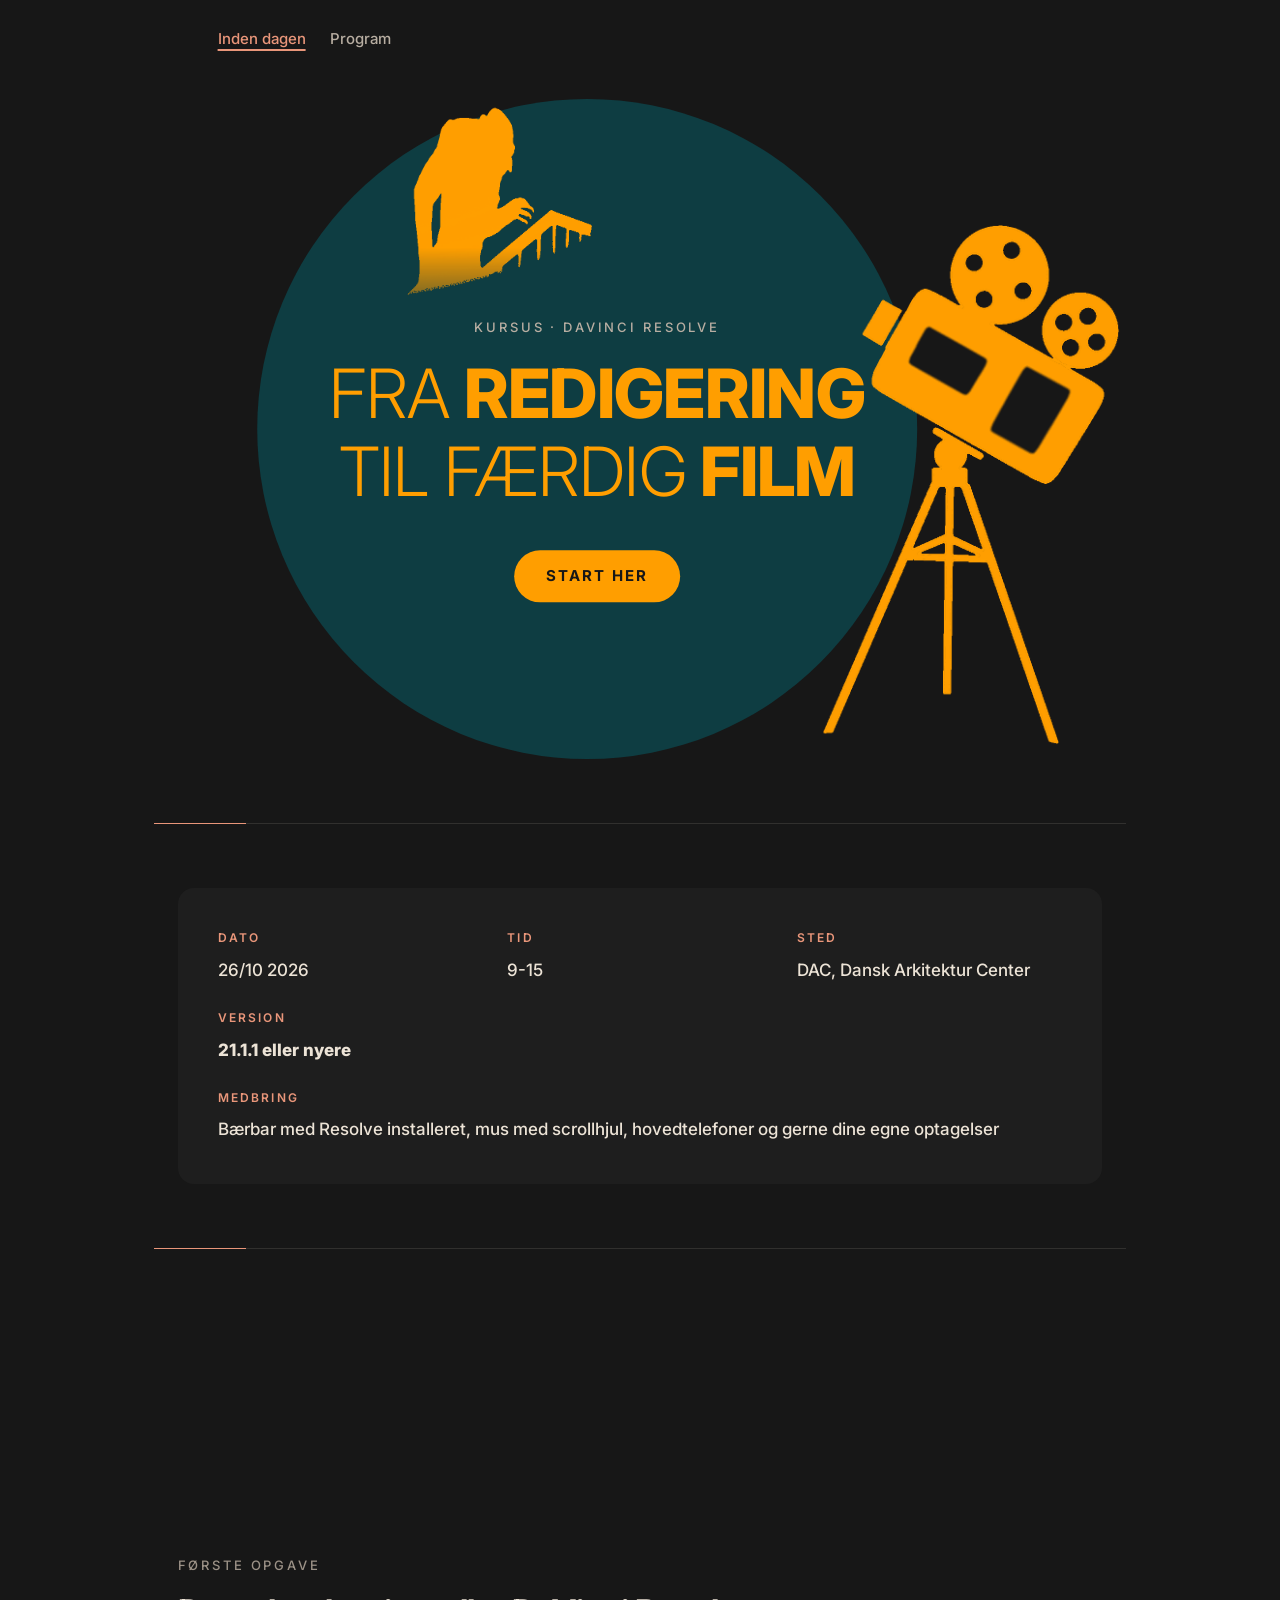
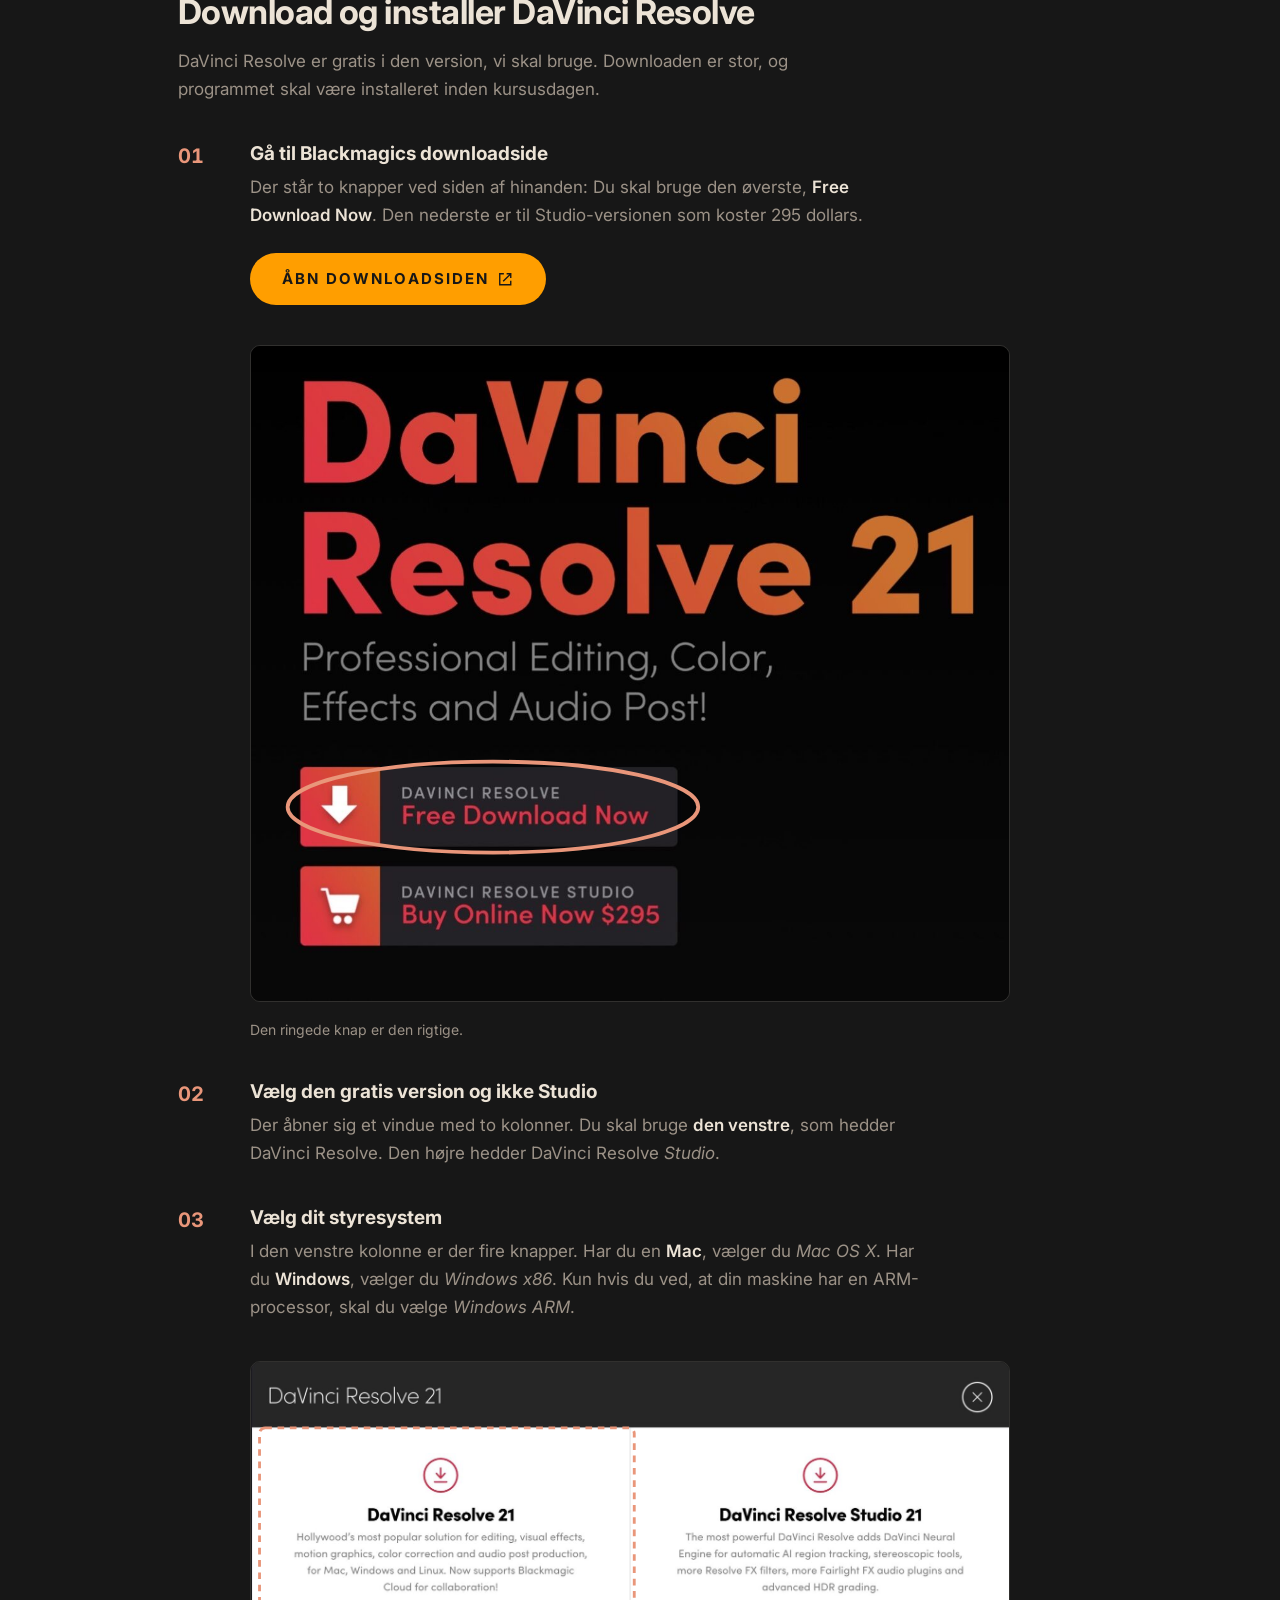
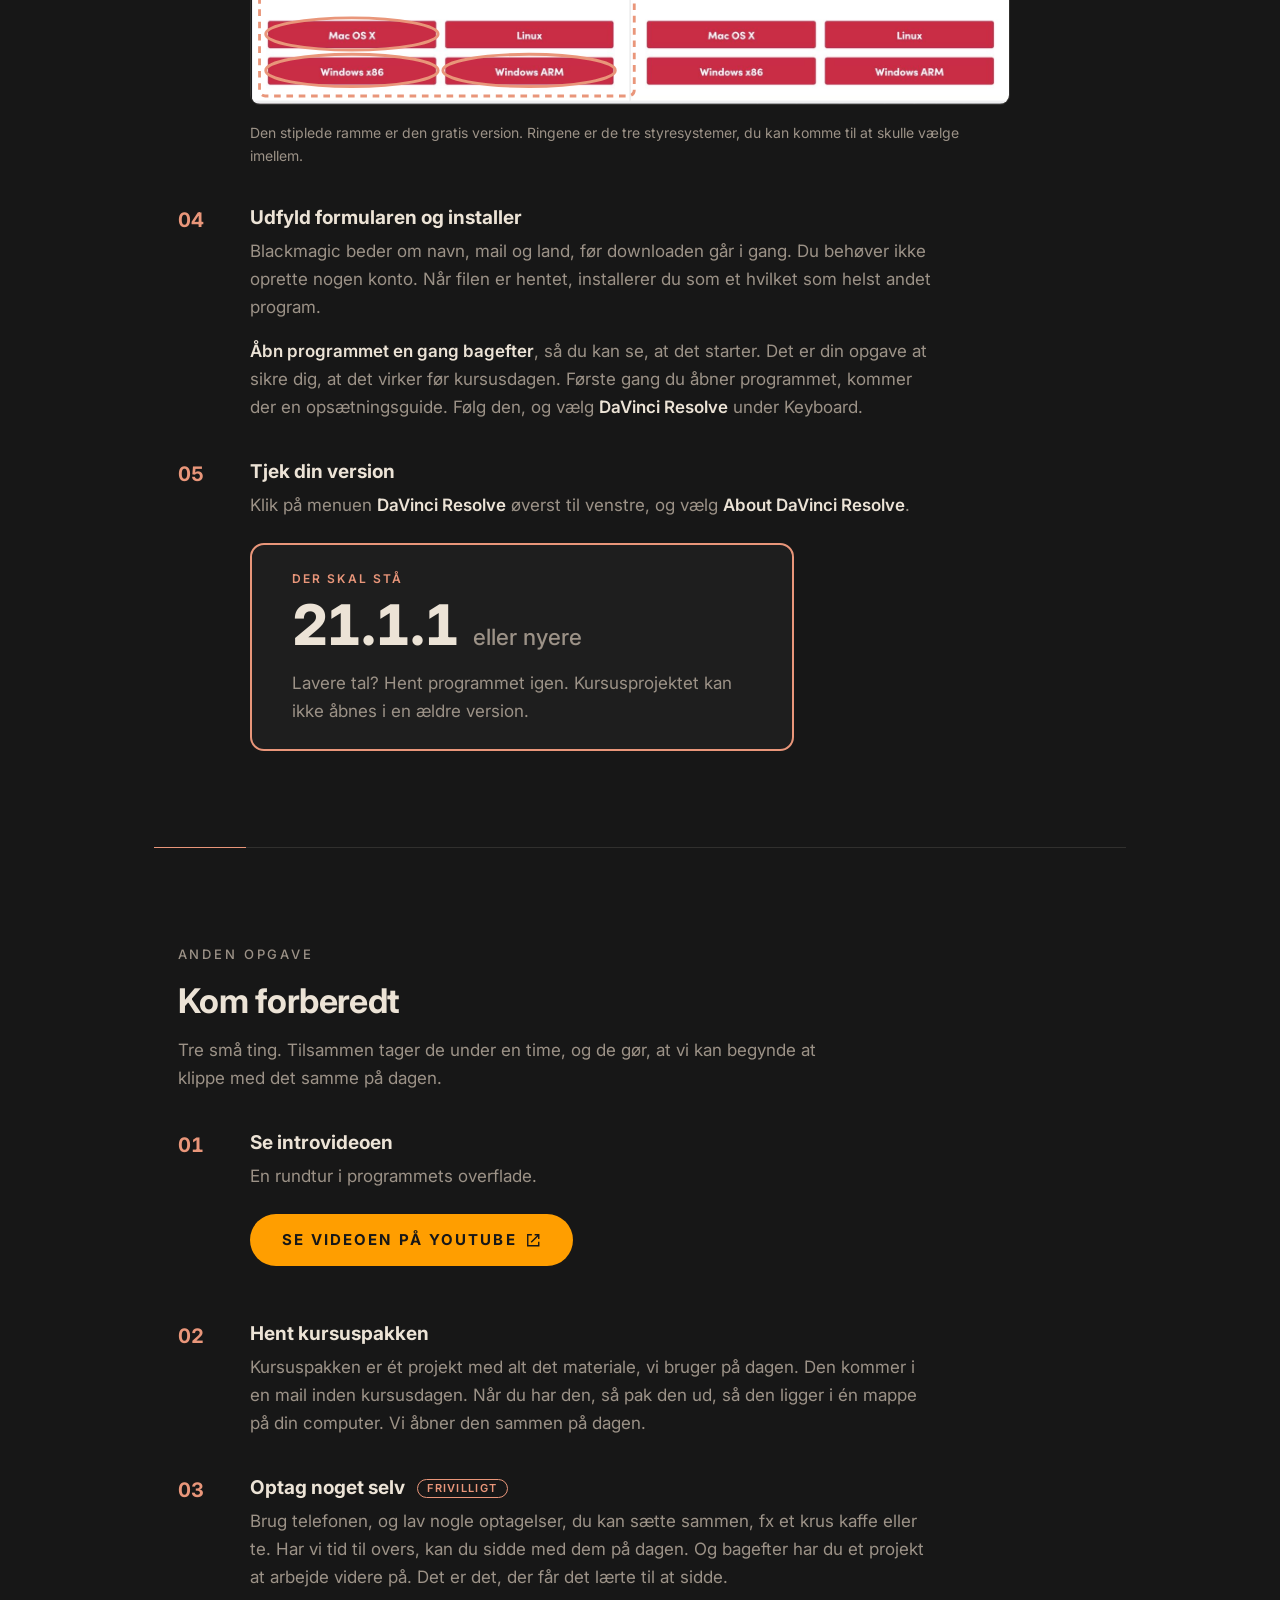
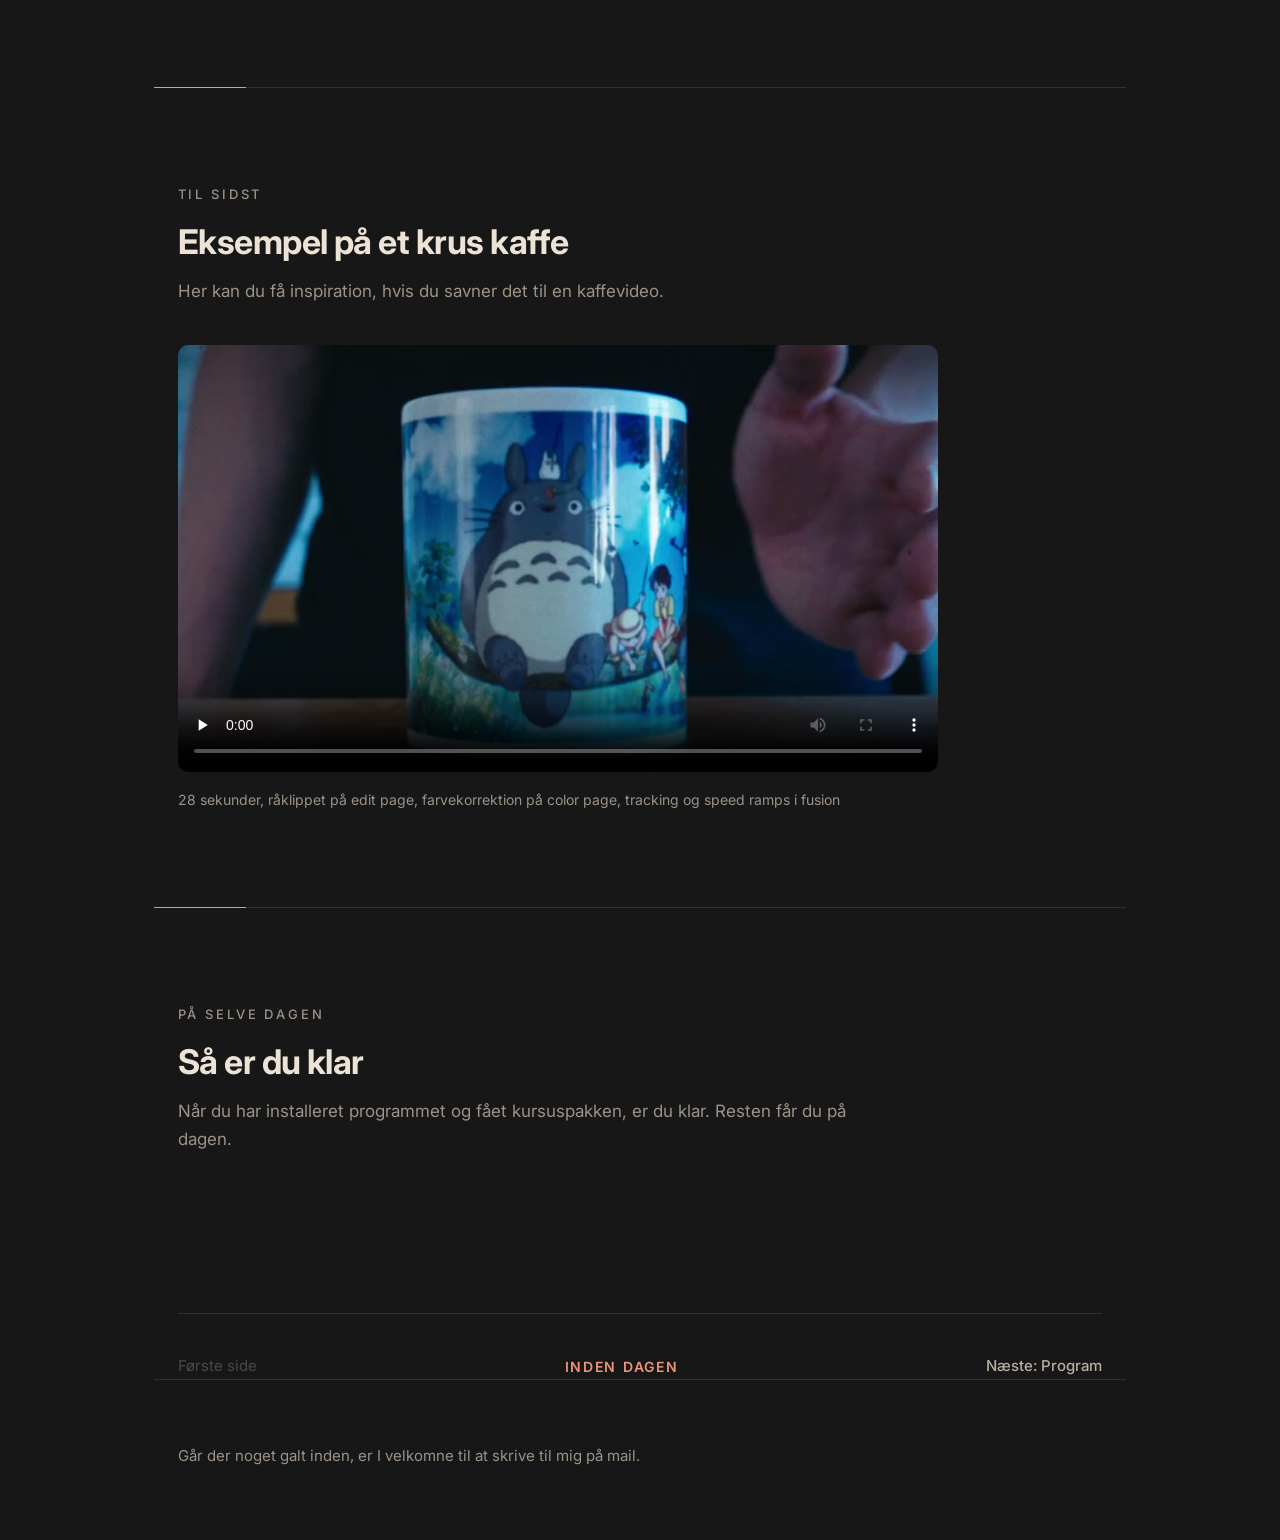
==== commit 422b85df: "Foreløbigt program" ====
--- a/index.html
+++ b/index.html
@@ -20,11 +20,13 @@
     <div class="wrap">
     <ul class="nav__list nav__list--desktop">
       <li><a class="nav__link" href="index.html" aria-current="page">Inden dagen</a></li>
+      <li><a class="nav__link" href="program.html">Program</a></li>
     </ul>
     <details class="nav__toggle">
       <summary class="nav__toggle-btn">Menu <span class="nav__toggle-current">&middot; Inden dagen</span></summary>
       <ul class="nav__list">
         <li><a class="nav__link" href="index.html" aria-current="page">Inden dagen</a></li>
+        <li><a class="nav__link" href="program.html">Program</a></li>
       </ul>
     </details>
     </div>
@@ -311,7 +313,7 @@
   <nav class="lesson-nav" aria-label="Mellem sider">
     <span class="lesson-nav__spacer">Første side</span>
     <span class="lesson-nav__where">Inden dagen</span>
-    <span class="lesson-nav__spacer">Resten får du på dagen</span>
+    <a class="nav__link" href="program.html">Næste: Program</a>
   </nav>
 </div>
 
--- a/css/style.css
+++ b/css/style.css
@@ -1316,3 +1316,30 @@
 /* Medbring er den længste værdi og lander alene på anden række, når
    Version er kommet til. Den får hele rækken i stedet for én smal kolonne. */
 .facts__wide { grid-column: 1 / -1; }
+
+/* --------------------------------------------------------------------------
+   Kursus 2 · Statusbanner på programmet
+
+   Samme greb som versionskravet: status skal ses, før man læser tiderne, så
+   ingen tager et udkast for bindende. Rust-ramme, ikke amber: det er
+   information, ikke en handling.
+   -------------------------------------------------------------------------- */
+
+.status {
+  margin: var(--s4) 0 0;
+  padding: var(--s3) var(--s4);
+  max-width: 40rem;
+  border: 2px solid var(--rust);
+  border-radius: 14px;
+  background: var(--surface);
+}
+.status__label {
+  margin: 0;
+  font-size: clamp(1.125rem, 1rem + 0.6vw, 1.375rem);
+  font-weight: 800;
+  letter-spacing: 0.12em;
+  text-transform: uppercase;
+  color: var(--rust);
+}
+.status__body { margin: var(--s1) 0 0; color: var(--ink); }
+.status__meta { margin: var(--s2) 0 0; font-size: 0.8125rem; color: var(--ink-dim); }
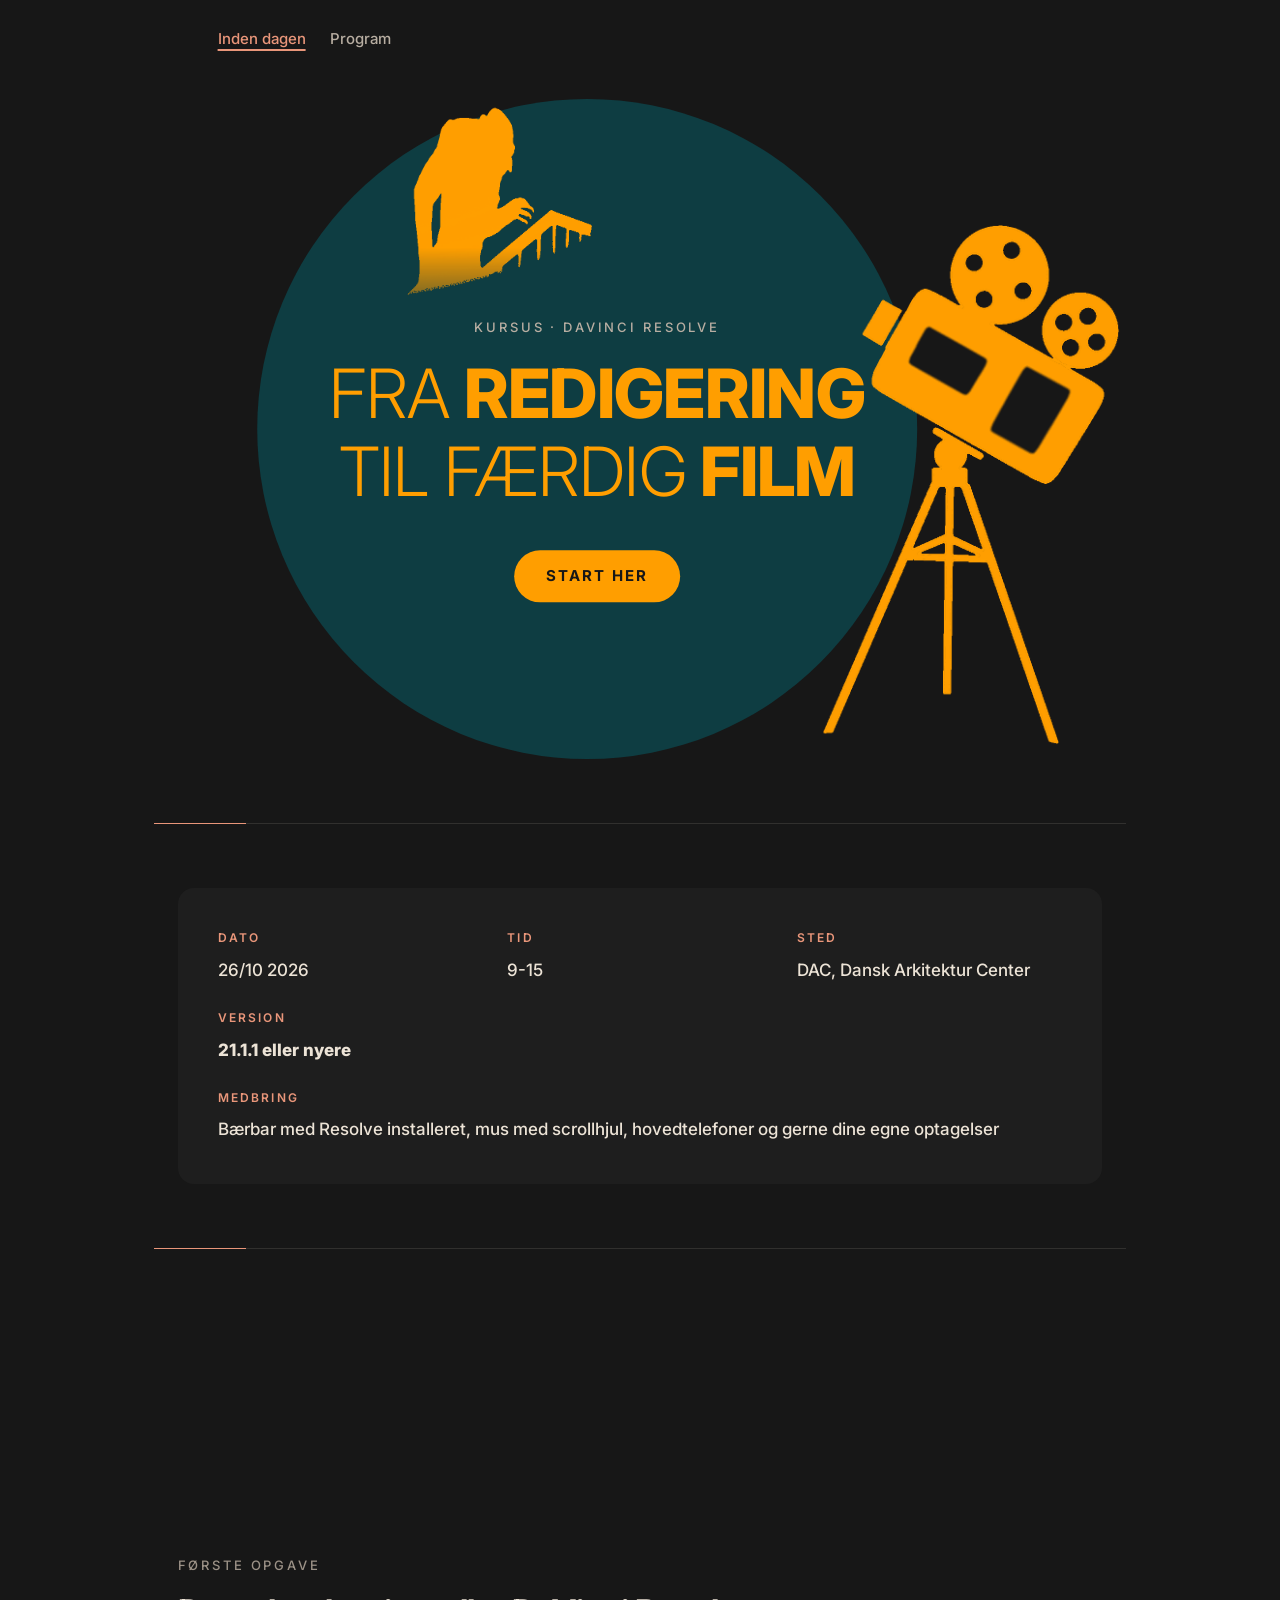
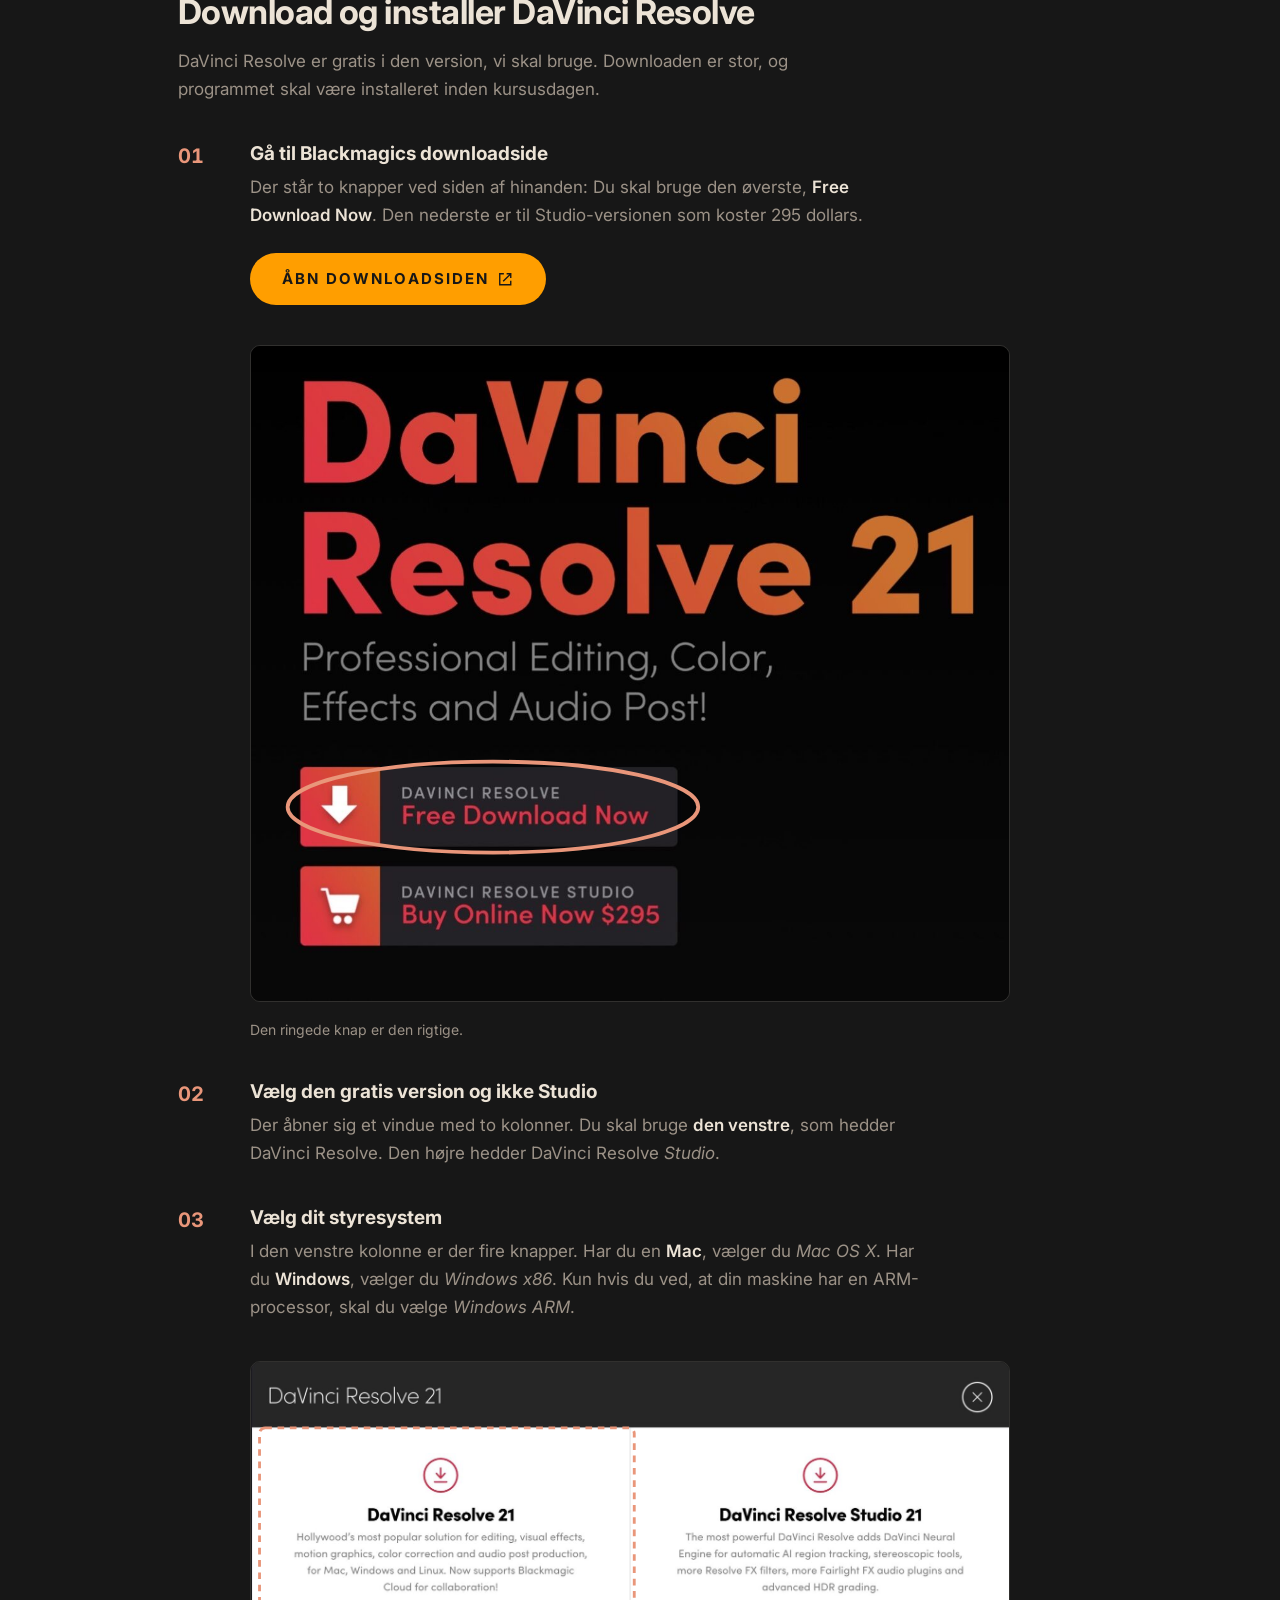
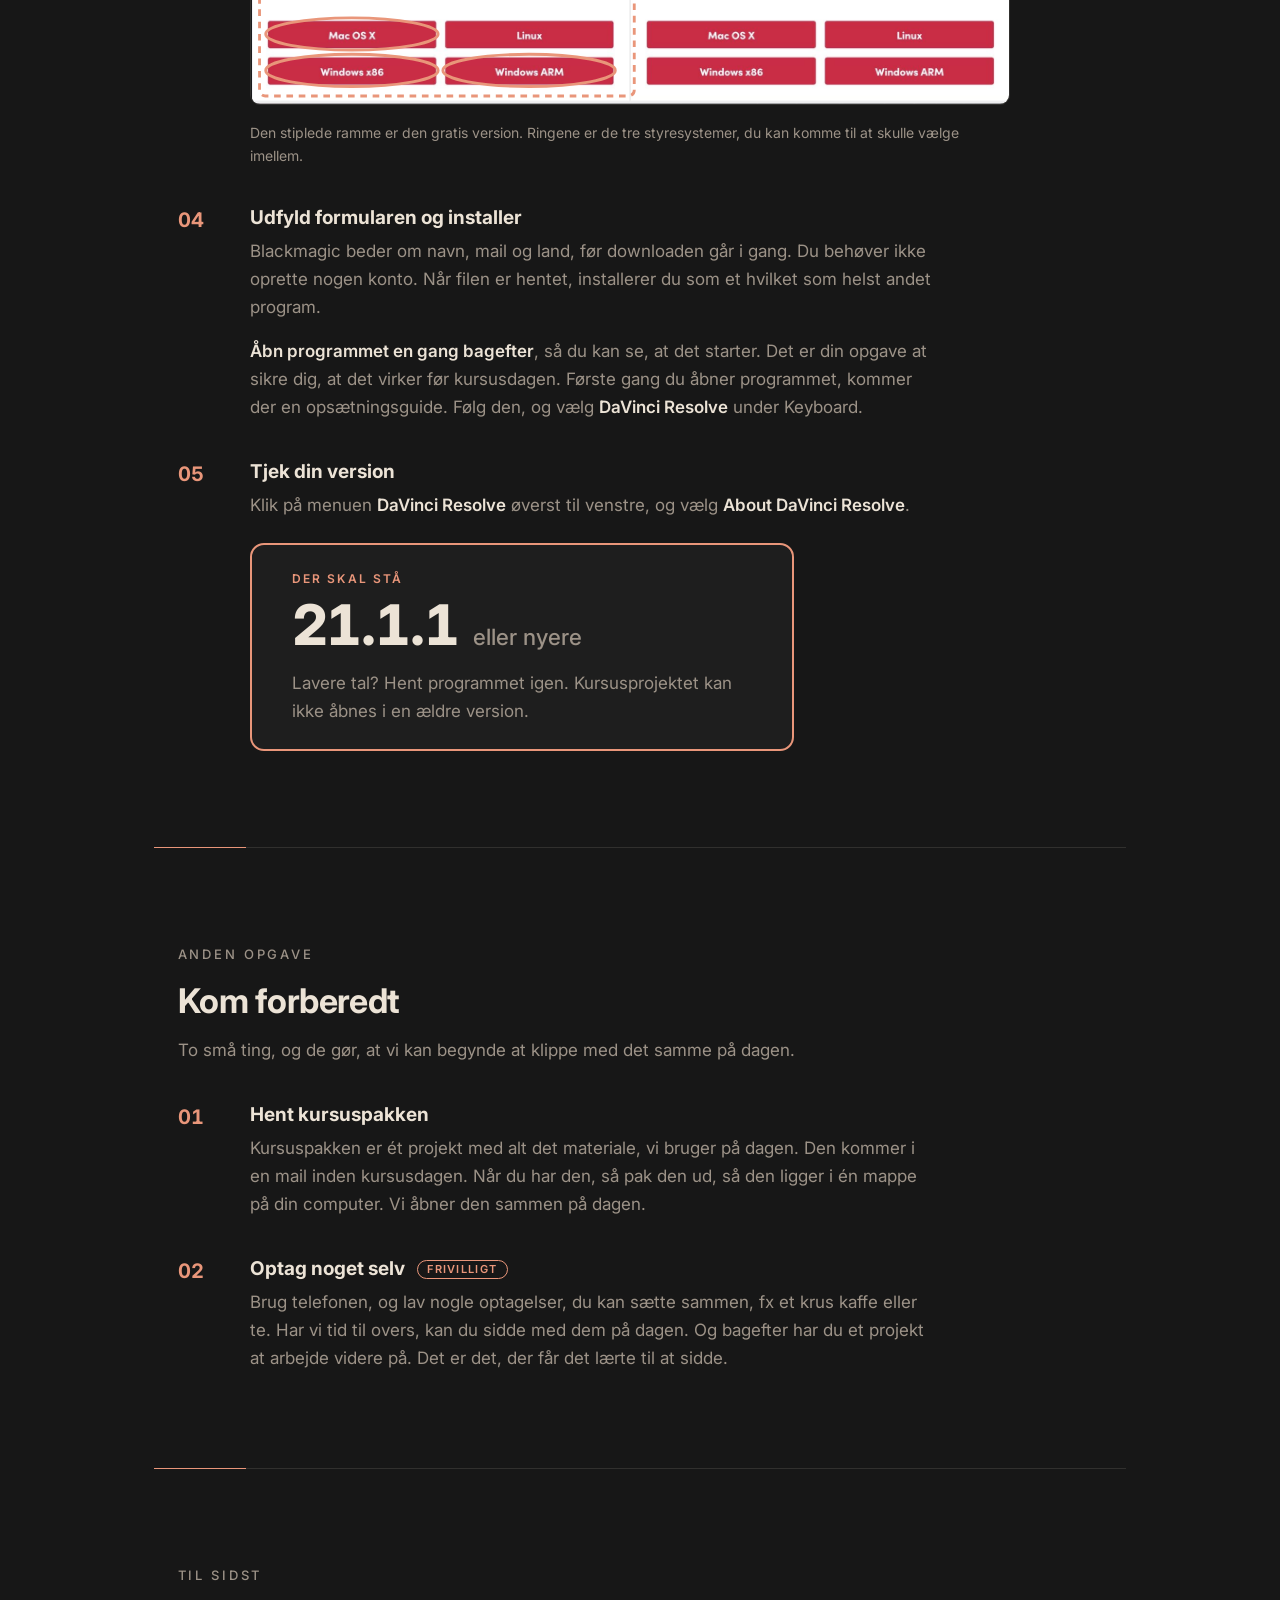
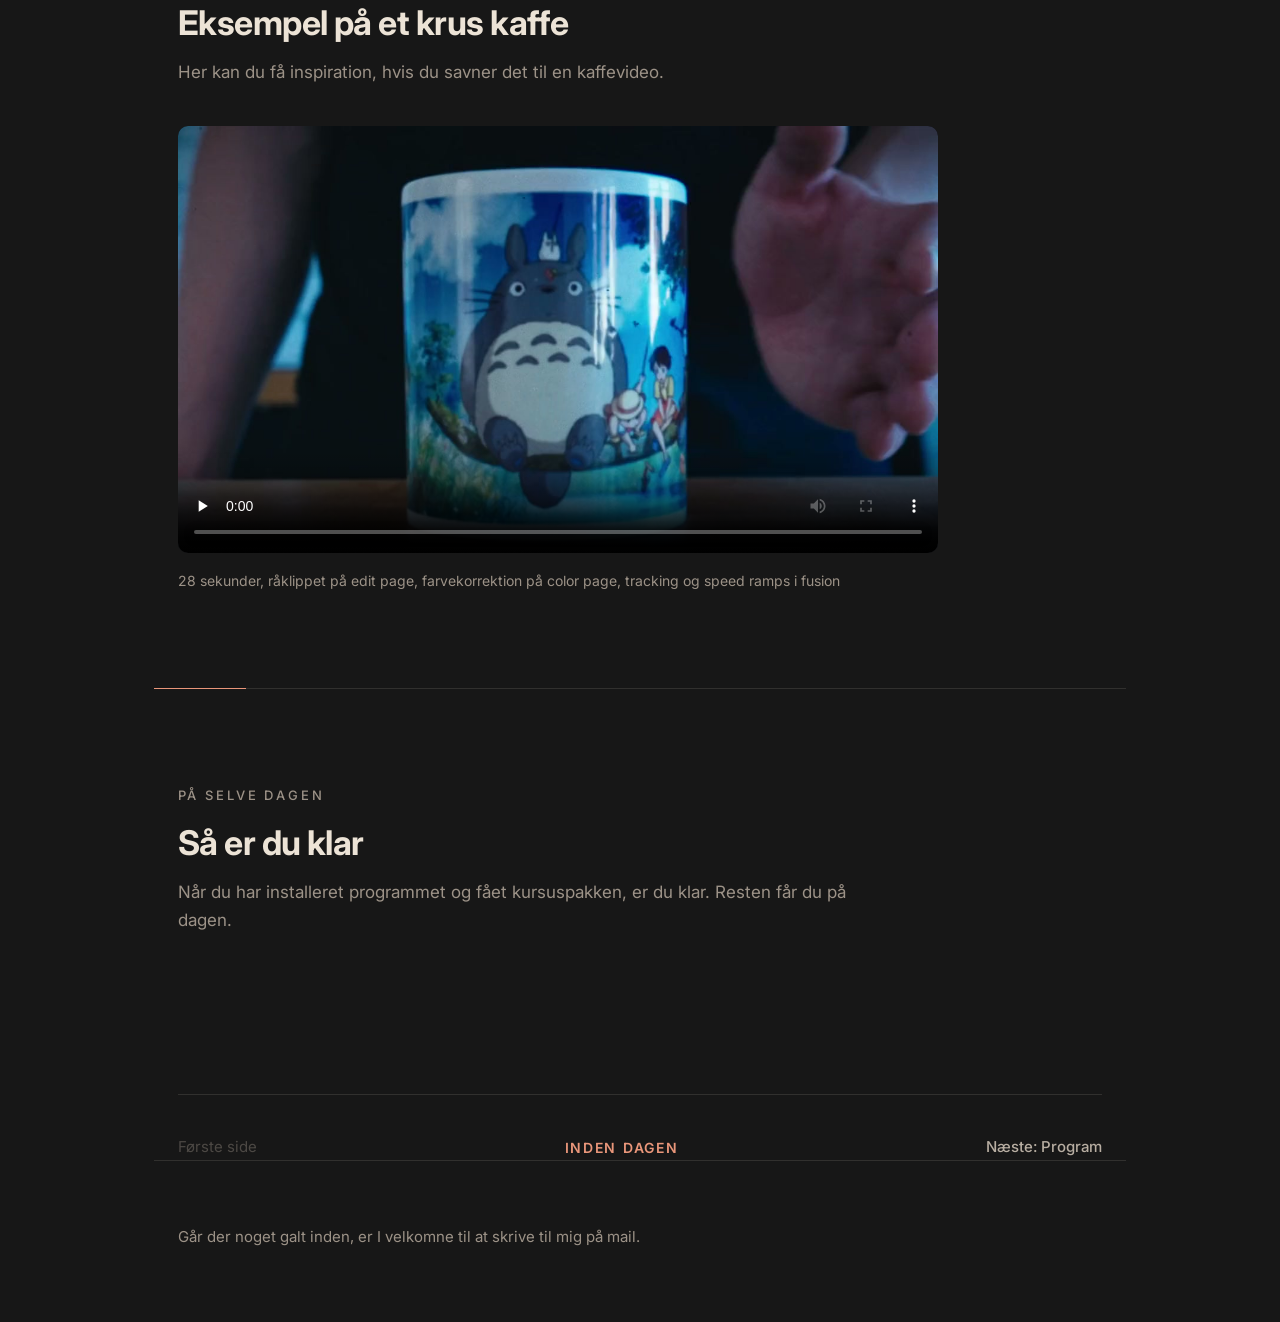
==== commit 5e4c6a4e: "Fjern introvideo fra lektierne" ====
--- a/index.html
+++ b/index.html
@@ -4,7 +4,7 @@
 <meta charset="utf-8">
 <meta name="viewport" content="width=device-width, initial-scale=1">
 <title>Fra redigering til færdig film – kursus i DaVinci Resolve</title>
-<meta name="description" content="Forbered dig inden kursusdagen: installer DaVinci Resolve, tjek din version, se introvideoen og hent kursuspakken.">
+<meta name="description" content="Forbered dig inden kursusdagen: installer DaVinci Resolve, tjek din version og hent kursuspakken.">
 <link rel="preconnect" href="https://fonts.googleapis.com">
 <link rel="preconnect" href="https://fonts.gstatic.com" crossorigin>
 <link href="https://fonts.googleapis.com/css2?family=Inter:wght@300;400;500;600;700;800&display=swap" rel="stylesheet">
@@ -216,26 +216,11 @@
     <p class="kicker">Anden opgave</p>
     <h2 class="section__title">Kom forberedt</h2>
     <p class="section__intro">
-      Tre små ting. Tilsammen tager de under en time, og de gør, at vi kan
-      begynde at klippe med det samme på dagen.
+      To små ting, og de gør, at vi kan begynde at klippe med det samme på
+      dagen.
     </p>
 
     <ol class="steps">
-
-      <li class="step reveal">
-        <div>
-          <h3 class="step__title">Se introvideoen</h3>
-          <p class="step__body">
-            En rundtur i programmets overflade.
-          </p>
-          <p class="step__action">
-            <a class="btn" href="https://www.youtube.com/watch?v=znBHzeXpsUw&t=1682s" target="_blank" rel="noopener">
-              Se videoen på YouTube
-              <svg class="btn__icon" viewBox="0 0 24 24" aria-hidden="true"><path d="M14 3v2h3.6l-9.3 9.3 1.4 1.4L19 6.4V10h2V3h-7zM5 5h5V3H3v18h18v-7h-2v5H5V5z"/></svg>
-            </a>
-          </p>
-        </div>
-      </li>
 
       <li class="step reveal">
         <div>
--- a/css/style.css
+++ b/css/style.css
@@ -1318,28 +1318,111 @@
 .facts__wide { grid-column: 1 / -1; }
 
 /* --------------------------------------------------------------------------
-   Kursus 2 · Statusbanner på programmet
-
-   Samme greb som versionskravet: status skal ses, før man læser tiderne, så
-   ingen tager et udkast for bindende. Rust-ramme, ikke amber: det er
-   information, ikke en handling.
-   -------------------------------------------------------------------------- */
-
-.status {
+   Kursus 2 · Programmet
+
+   Første skærm skal vise selve dagen, ikke rammer om den. Status er en chip
+   ved overskriften i stedet for en boks: synlig før man læser, men den
+   fylder ikke. Chippen har små hjørner, ikke pilleform, for pillen er
+   sidens knapform, og chippen kan ikke klikkes.
+
+   Dagen er tre dele adskilt af pauserne. Pauserne er de eneste faste tider,
+   så det er dem, der står med klokkeslæt. Opgaverne nummereres 01, 02 ...
+   i rust som trinene på "Inden dagen", så venstre kolonne kun betyder én ting.
+   -------------------------------------------------------------------------- */
+
+.chip {
+  display: inline-block;
+  margin-left: 0.4em;
+  padding: 0.25em 0.6em;
+  vertical-align: 0.45em;
+  font-size: 0.8125rem;
+  font-weight: 700;
+  letter-spacing: 0.16em;
+  text-transform: uppercase;
+  line-height: 1;
+  color: var(--rust);
+  border: 2px solid var(--rust);
+  border-radius: 6px;
+}
+
+.pagehead__facts {
+  display: flex;
+  flex-wrap: wrap;
+  gap: var(--s1) var(--s3);
+  margin: var(--s3) 0 0;
+  font-weight: 600;
+  color: var(--ink);
+}
+.pagehead__facts span + span::before {
+  content: "·";
+  margin-right: var(--s3);
+  color: var(--rust);
+}
+.pagehead__updated { margin: var(--s1) 0 0; font-size: 0.8125rem; color: var(--ink-dim); }
+
+/* På smal skærm ombrydes linjen, og en prik ender forrest. Under hinanden
+   i stedet, uden prikker. */
+@media (max-width: 720px) {
+  .pagehead__facts { flex-direction: column; gap: 0.15rem; }
+  .pagehead__facts span + span::before { content: none; }
+}
+
+.section--tight { padding-top: var(--s4); }
+
+.visually-hidden {
+  position: absolute;
+  width: 1px; height: 1px;
+  overflow: hidden;
+  clip: rect(0 0 0 0);
+  white-space: nowrap;
+}
+
+.plan { counter-reset: opgave; max-width: 46rem; }
+
+.plan__part {
+  margin: var(--s4) 0 var(--s2);
+  font-size: 0.8125rem;
+  font-weight: 600;
+  letter-spacing: 0.22em;
+  text-transform: uppercase;
+  color: var(--ink-dim);
+}
+.plan__part:first-child { margin-top: 0; }
+
+.plan__list { list-style: none; margin: 0; padding: 0; display: grid; gap: var(--s3); }
+
+.plan__item {
+  display: grid;
+  grid-template-columns: 3rem 1fr;
+  column-gap: var(--s3);
+}
+.plan__item > * { grid-column: 2; }
+.plan__item--task { counter-increment: opgave; }
+.plan__item--task::before {
+  content: counter(opgave, decimal-leading-zero);
+  grid-column: 1;
+  grid-row: 1 / span 2;
+  font-size: 1.25rem;
+  font-weight: 700;
+  font-variant-numeric: tabular-nums;
+  line-height: 1.35;
+  color: var(--rust);
+}
+.plan__name { margin: 0; font-size: 1.125rem; font-weight: 700; }
+.plan__note { margin: 0.15rem 0 0; color: var(--ink-dim); }
+
+/* Pausen er en skillelinje på tværs, med tiden forrest. */
+.plan__break {
+  display: flex;
+  align-items: center;
+  gap: var(--s2);
   margin: var(--s4) 0 0;
-  padding: var(--s3) var(--s4);
-  max-width: 40rem;
-  border: 2px solid var(--rust);
-  border-radius: 14px;
-  background: var(--surface);
-}
-.status__label {
-  margin: 0;
-  font-size: clamp(1.125rem, 1rem + 0.6vw, 1.375rem);
-  font-weight: 800;
-  letter-spacing: 0.12em;
-  text-transform: uppercase;
-  color: var(--rust);
-}
-.status__body { margin: var(--s1) 0 0; color: var(--ink); }
-.status__meta { margin: var(--s2) 0 0; font-size: 0.8125rem; color: var(--ink-dim); }
+  padding-block: var(--s2);
+  border-block: 1px solid var(--line);
+  color: var(--ink-dim);
+}
+.plan__time {
+  font-weight: 700;
+  font-variant-numeric: tabular-nums;
+  color: var(--ink);
+}
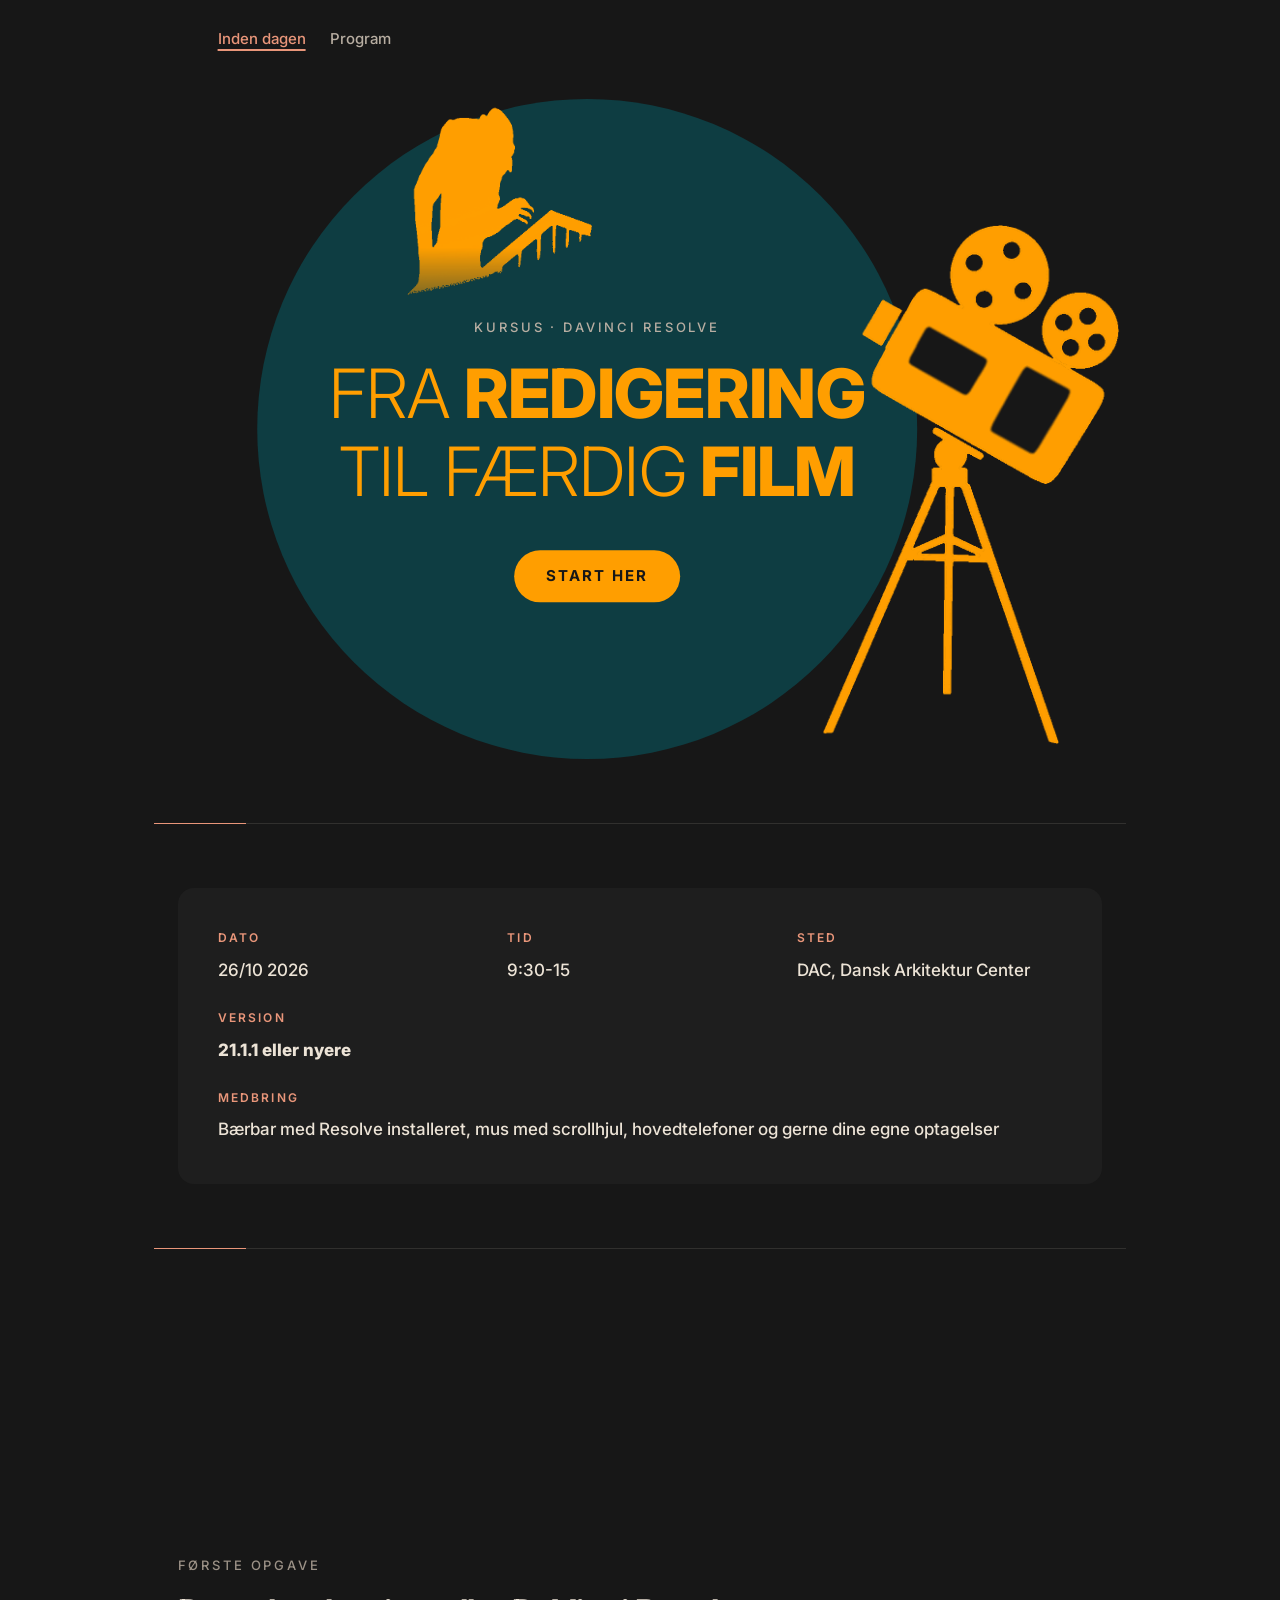
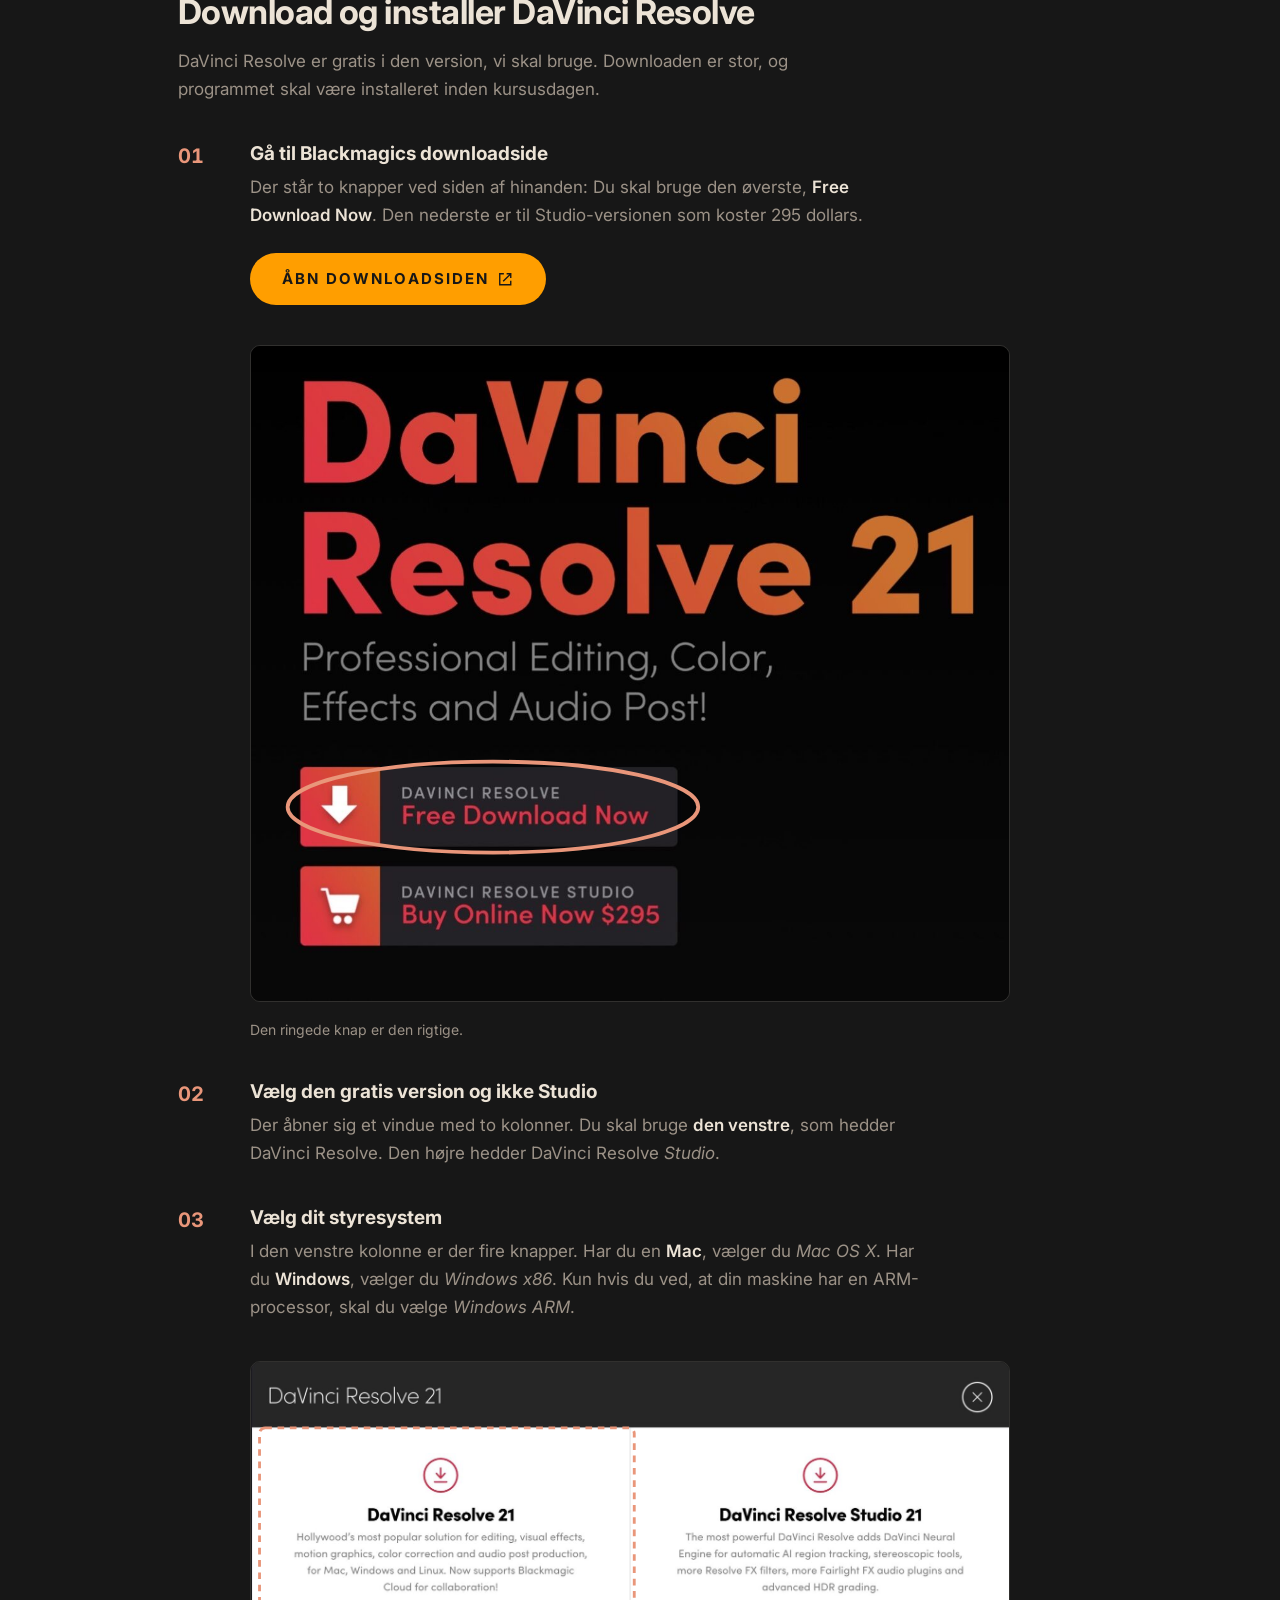
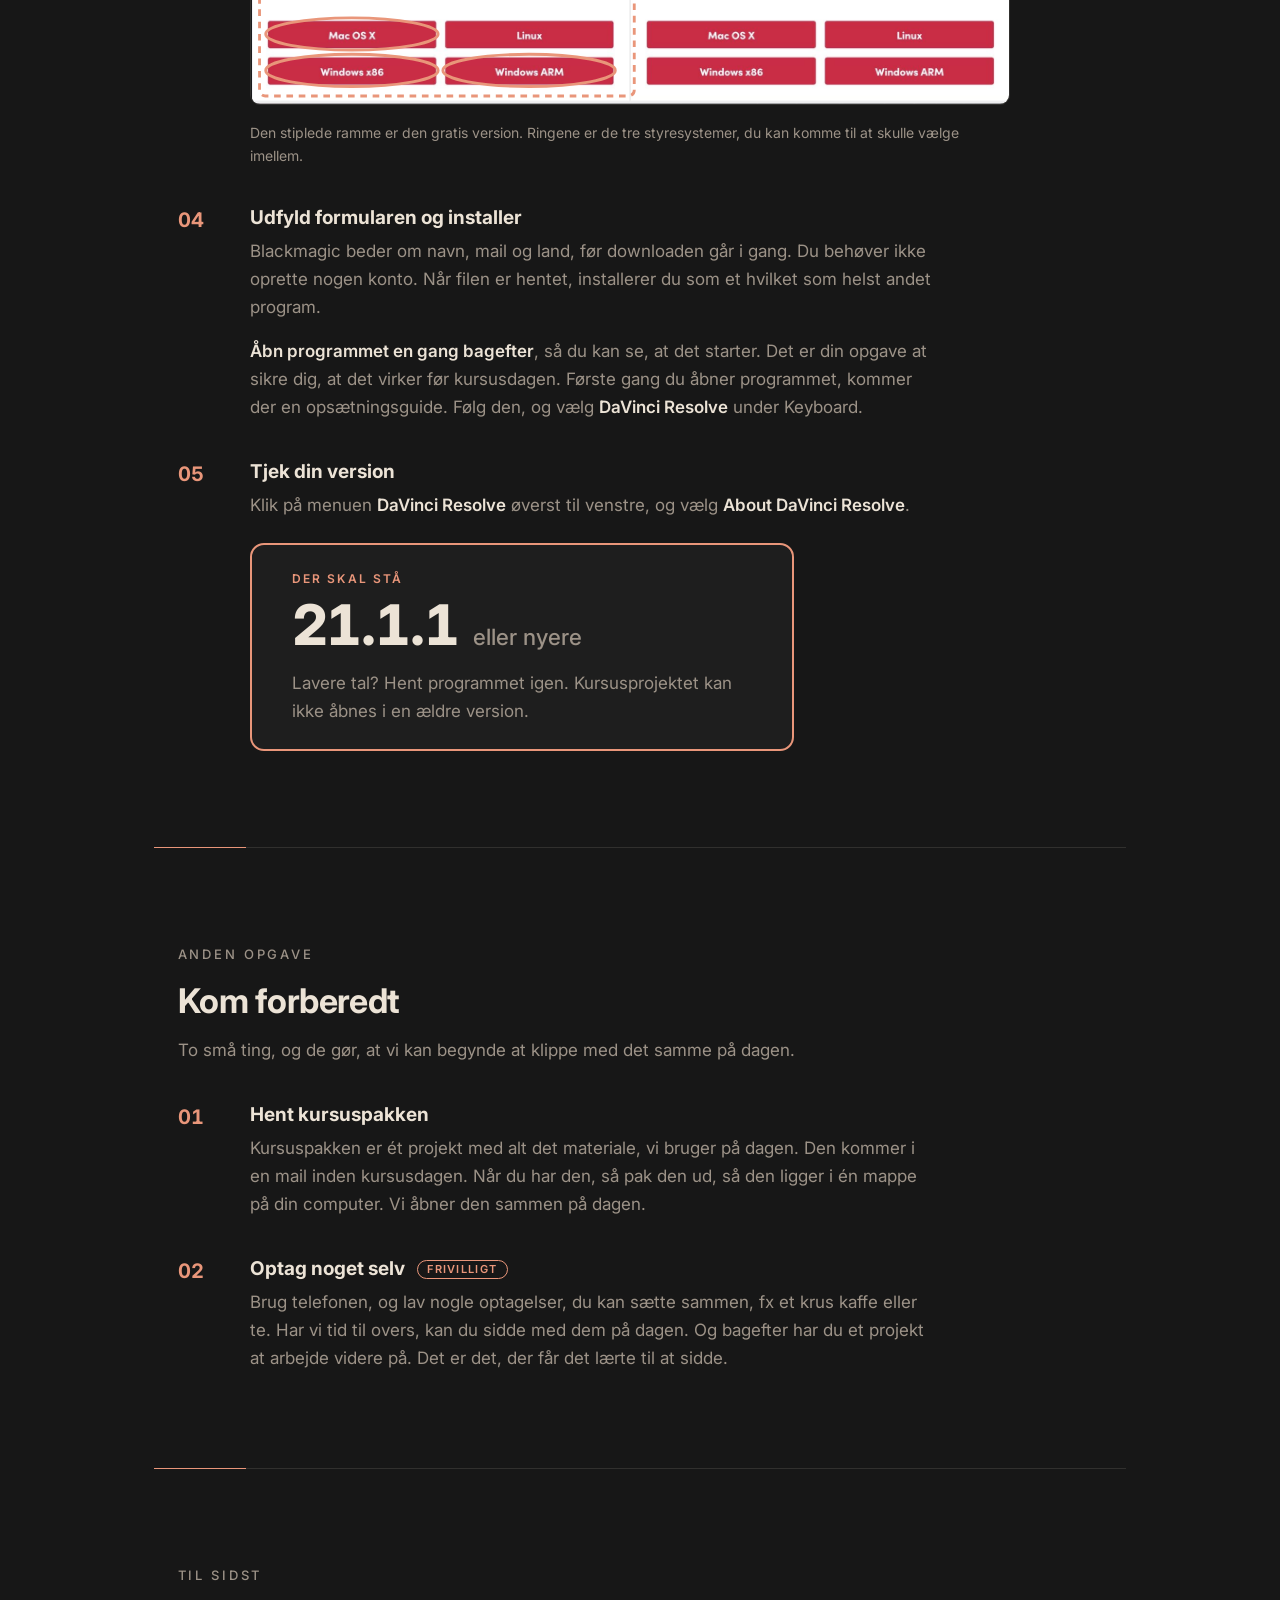
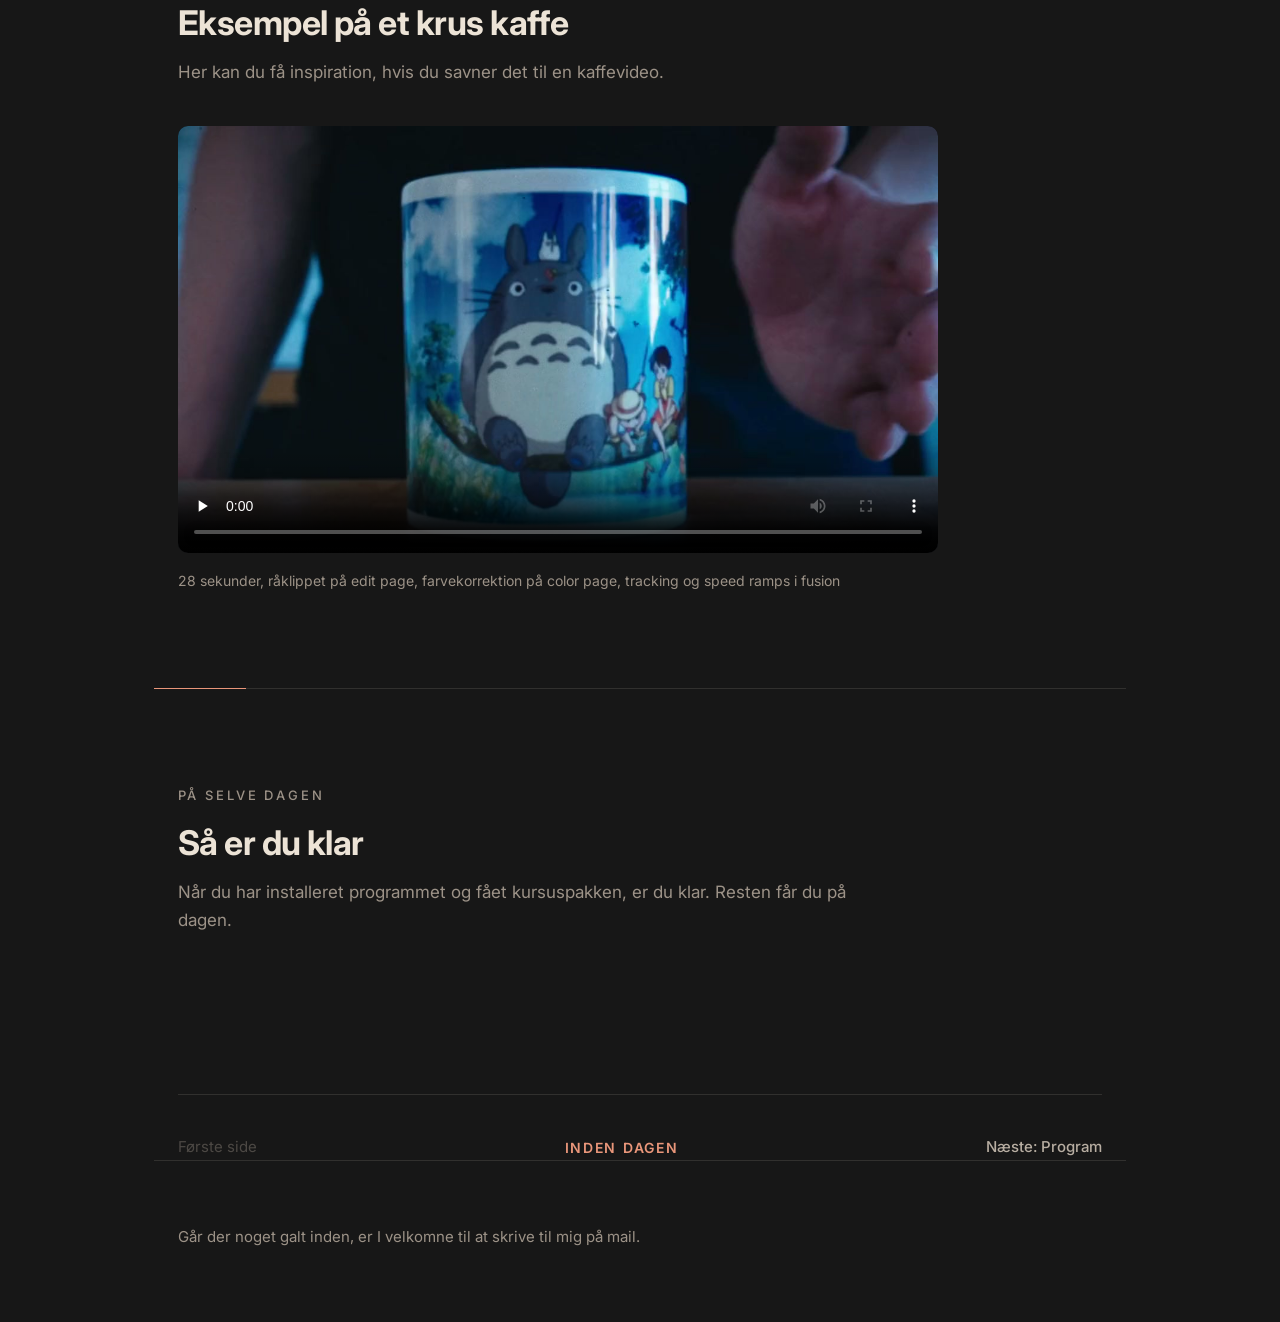
==== commit c5e5dc12: "Ny tidsramme: 9:30-15, kun frokostpause" ====
--- a/index.html
+++ b/index.html
@@ -65,7 +65,7 @@
     </div>
     <div>
       <p class="facts__key">Tid</p>
-      <p class="facts__val">9-15</p>
+      <p class="facts__val">9:30-15</p>
     </div>
     <div>
       <p class="facts__key">Sted</p>
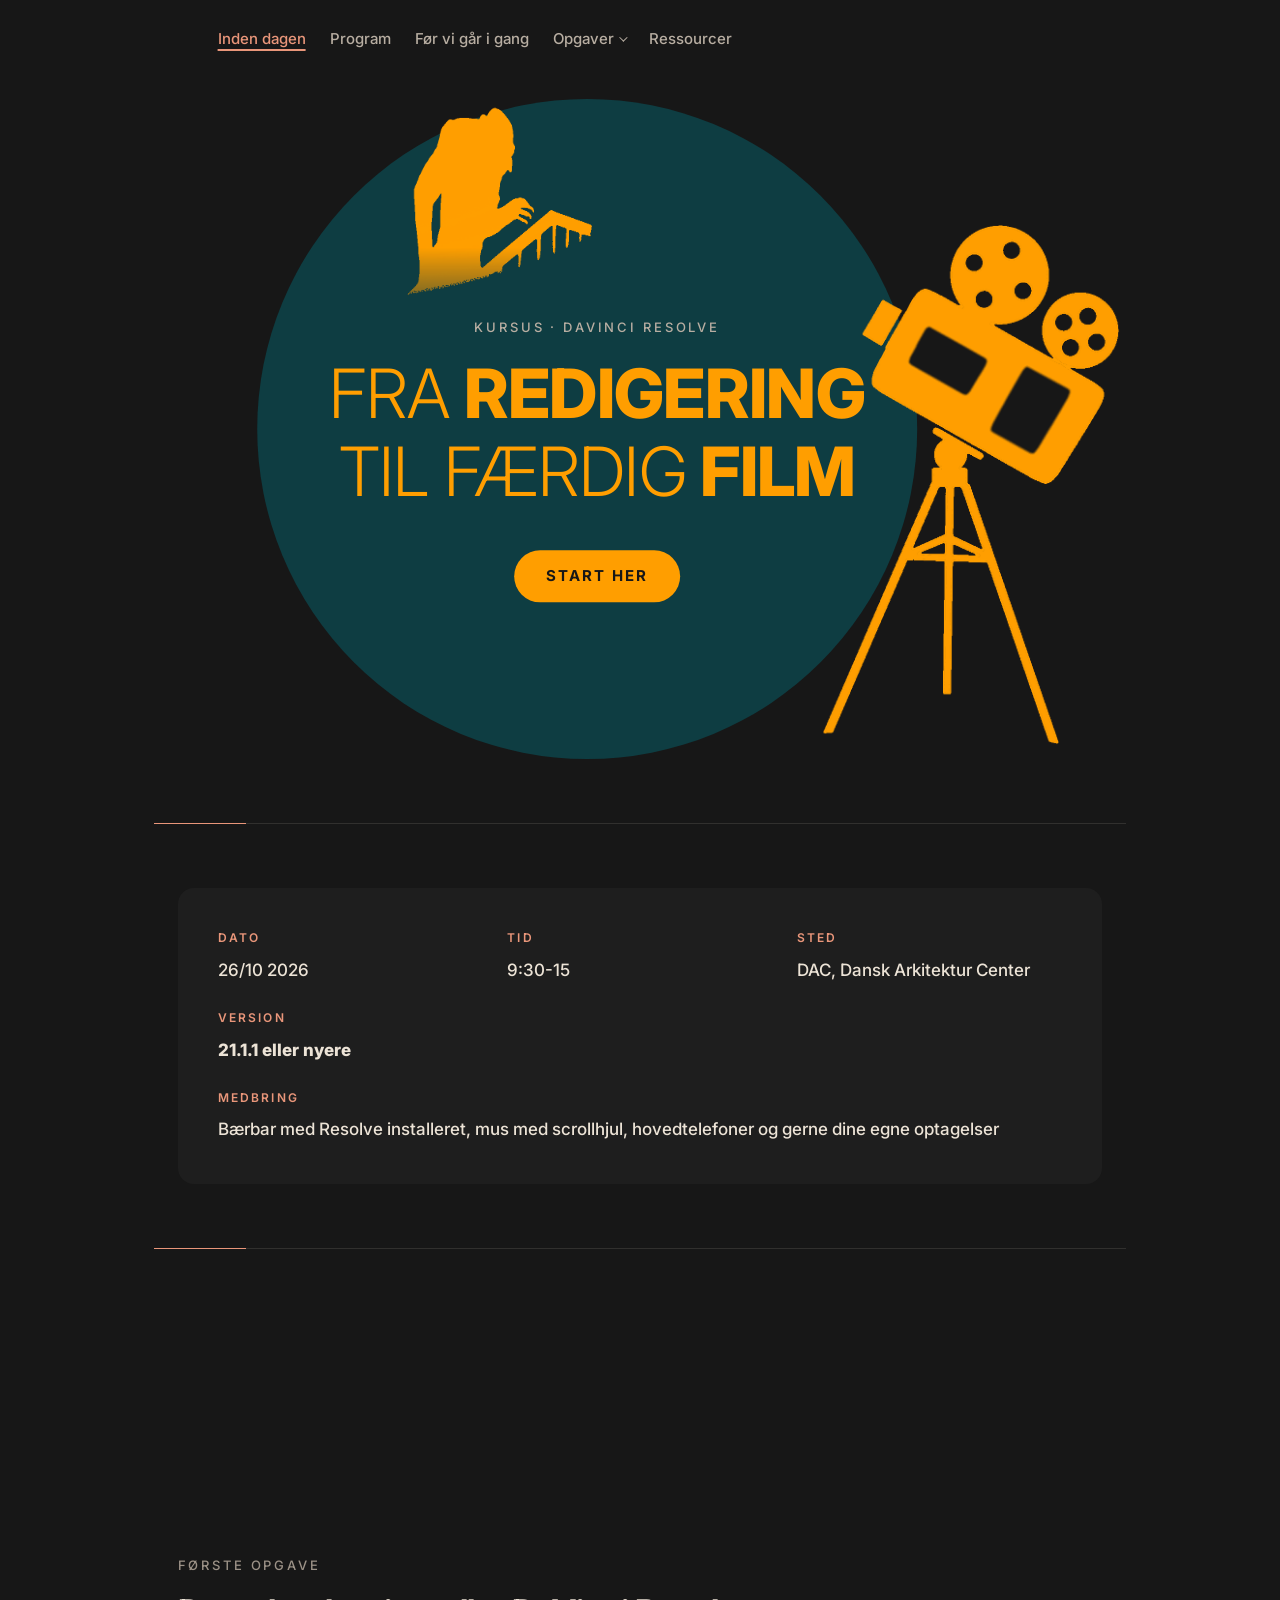
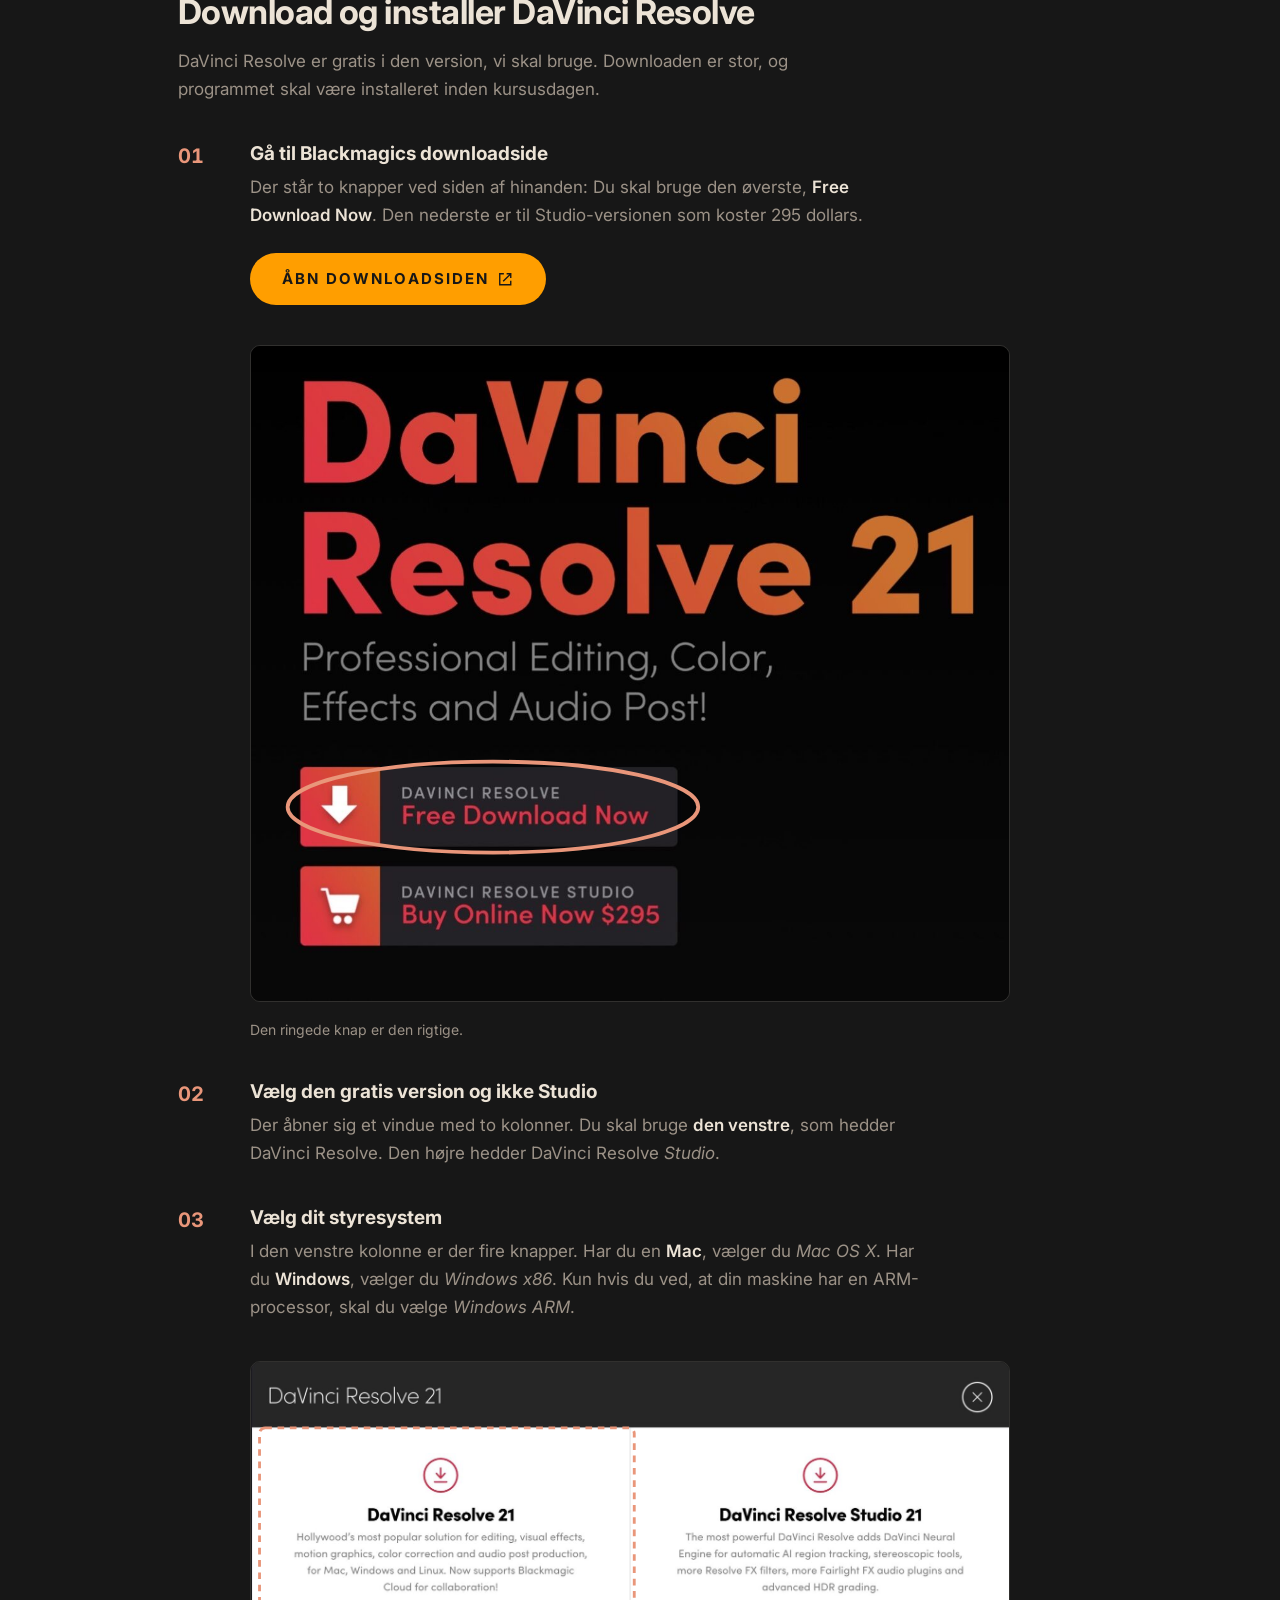
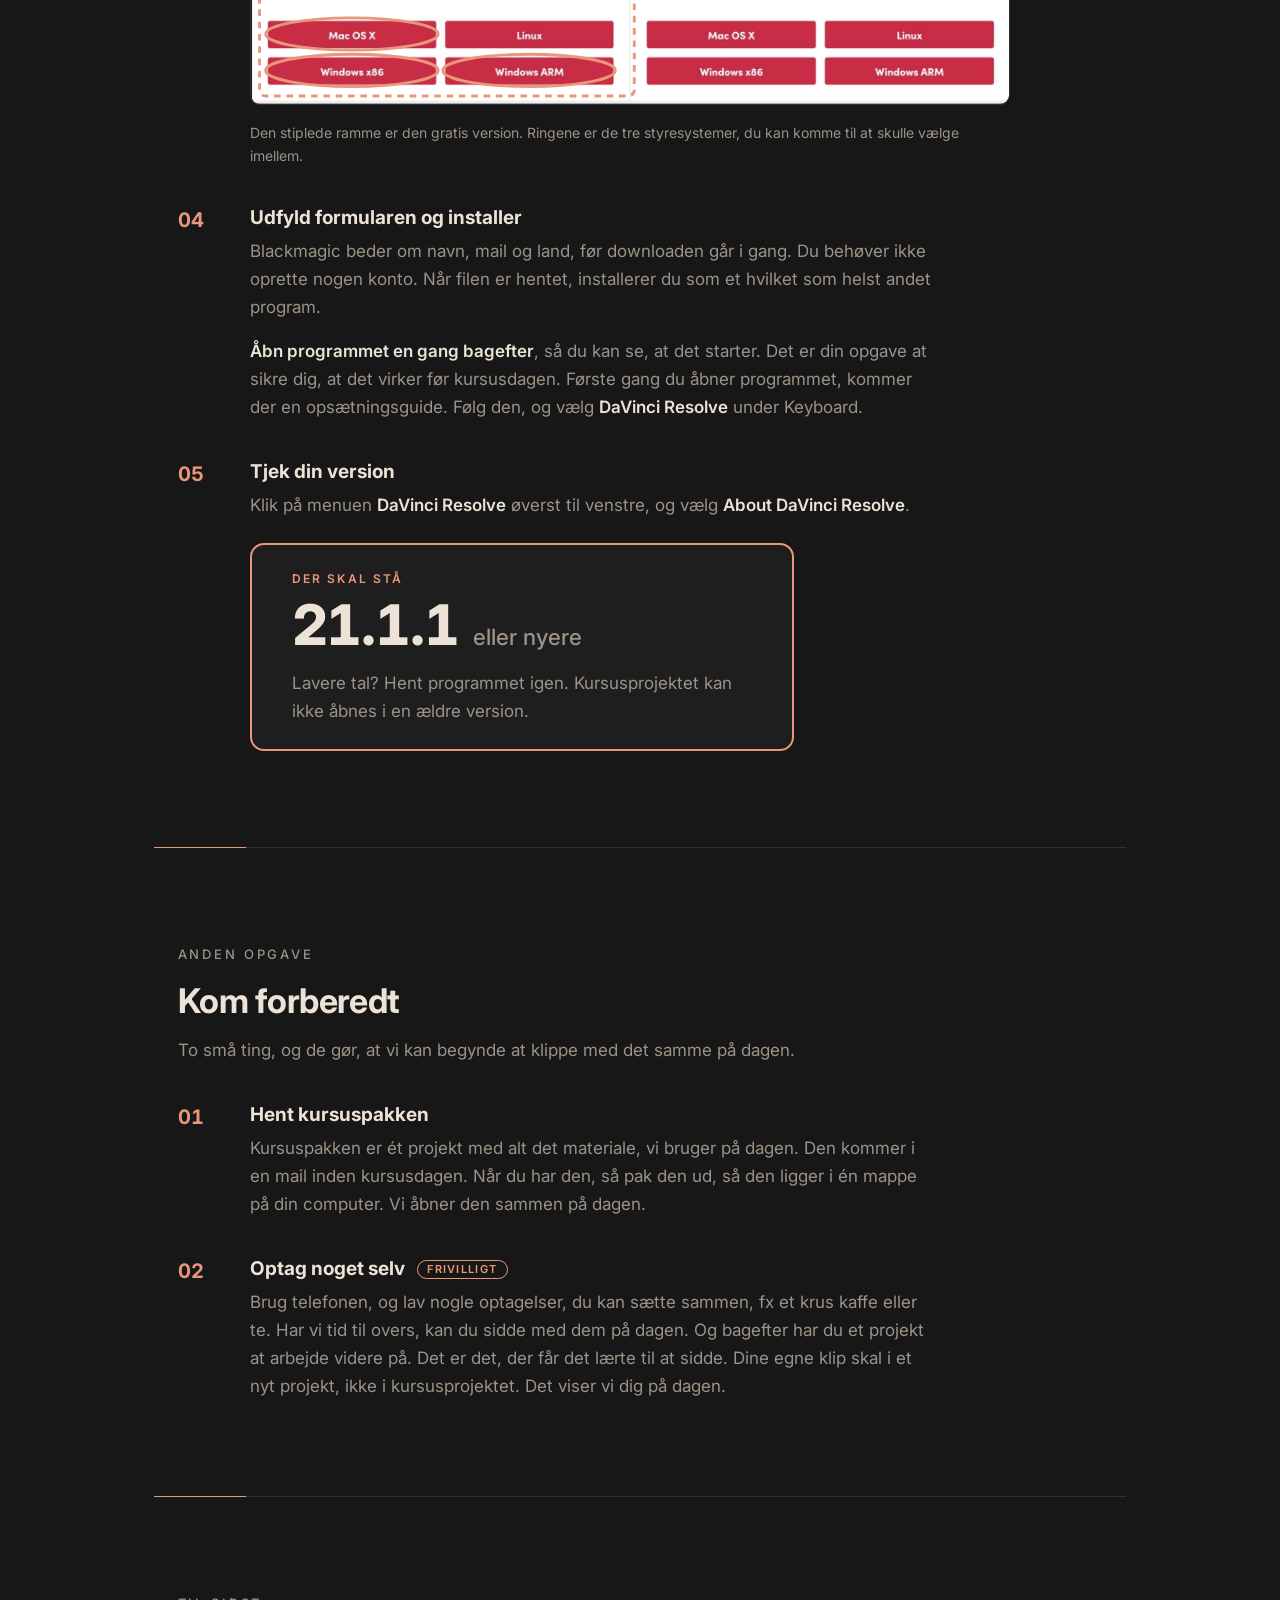
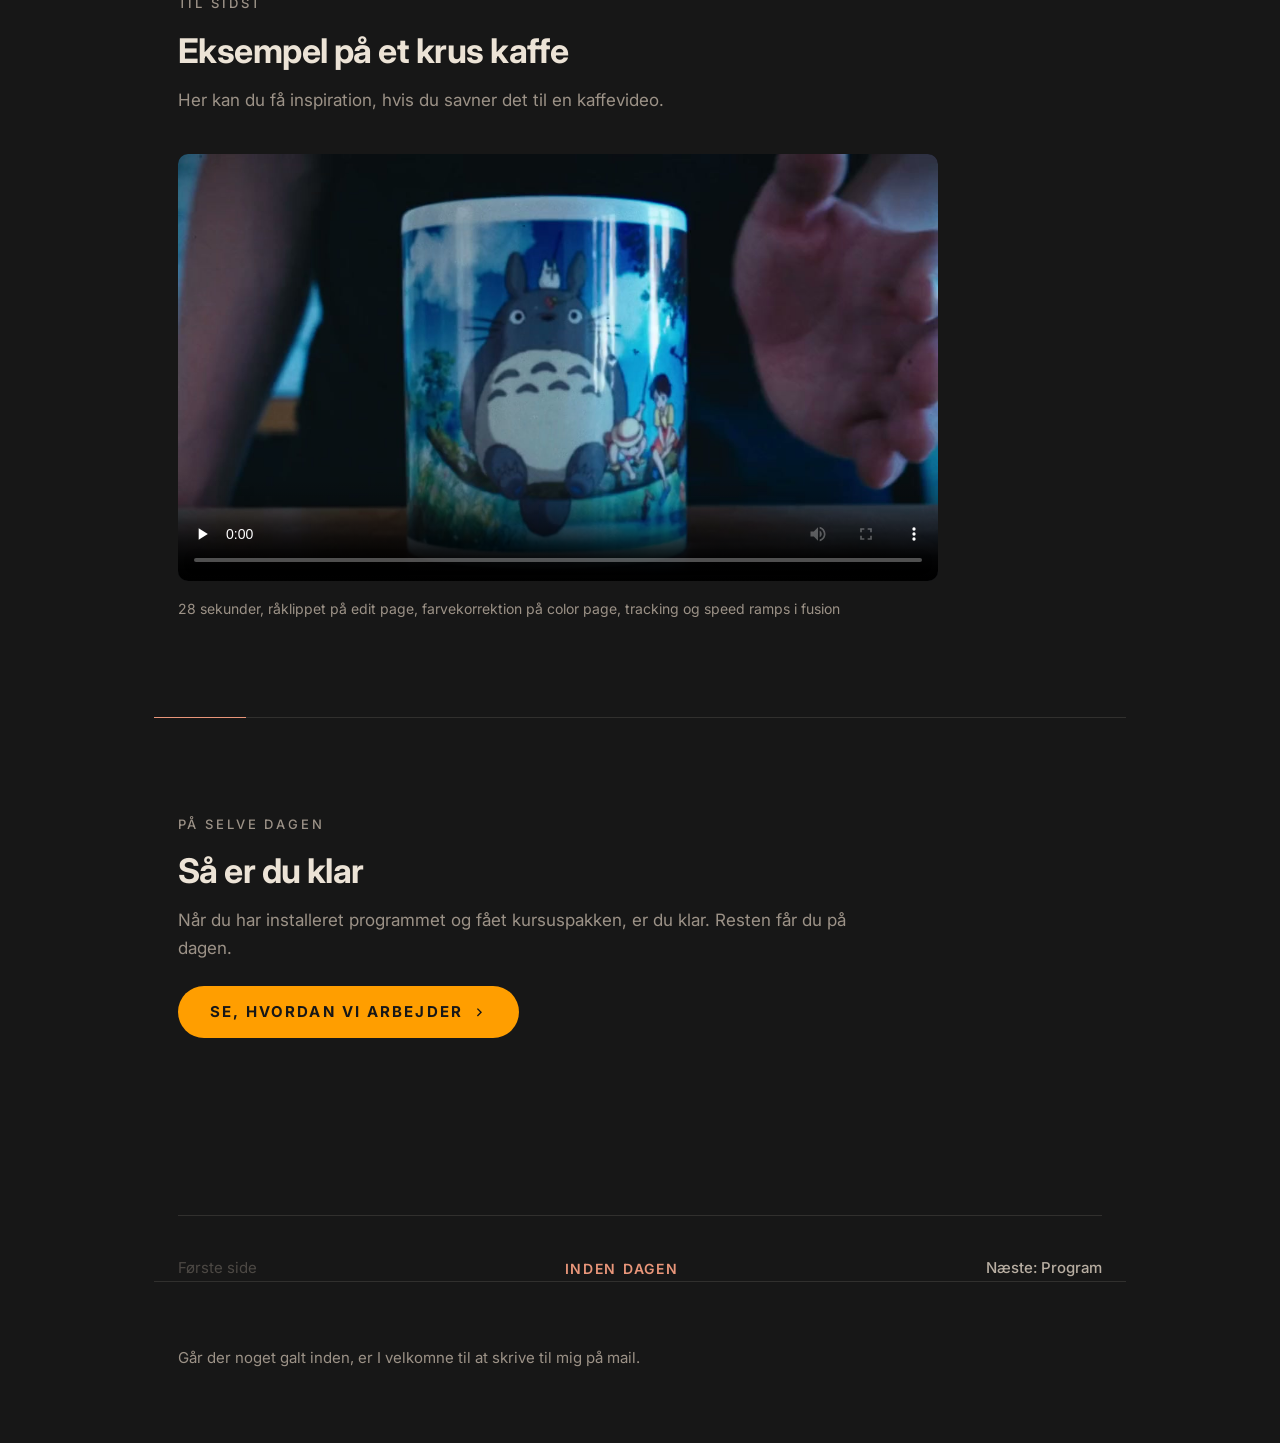
==== commit 4c39555d: "Hele kursus 2-sitet online: velkomst, opgave 1-7, ressourcer" ====
--- a/index.html
+++ b/index.html
@@ -21,12 +21,44 @@
     <ul class="nav__list nav__list--desktop">
       <li><a class="nav__link" href="index.html" aria-current="page">Inden dagen</a></li>
       <li><a class="nav__link" href="program.html">Program</a></li>
+      <li><a class="nav__link" href="velkommen.html">Før vi går i gang</a></li>
+      <li>
+        <details class="nav__fold">
+          <summary>Opgaver</summary>
+          <ul class="nav__sub">
+            <li><a href="opgave-1-projektet.html">01 Åbn projektet</a></li>
+            <li><a href="opgave-2-import.html">02 Import og udvælgelse</a></li>
+            <li><a href="opgave-3-introen.html">03 Genskab introen</a></li>
+            <li><a href="opgave-4-liv.html">04 Introen får liv</a></li>
+            <li><a href="opgave-5-titler.html">05 Titel og credits</a></li>
+            <li><a href="opgave-6-deliver.html">06 Eksport</a></li>
+            <li><a href="opgave-7-color.html">07 Color</a></li>
+          </ul>
+        </details>
+      </li>
+      <li><a class="nav__link" href="ressourcer.html">Ressourcer</a></li>
     </ul>
     <details class="nav__toggle">
       <summary class="nav__toggle-btn">Menu <span class="nav__toggle-current">&middot; Inden dagen</span></summary>
       <ul class="nav__list">
         <li><a class="nav__link" href="index.html" aria-current="page">Inden dagen</a></li>
         <li><a class="nav__link" href="program.html">Program</a></li>
+        <li><a class="nav__link" href="velkommen.html">Før vi går i gang</a></li>
+        <li>
+          <details class="nav__fold">
+            <summary>Opgaver</summary>
+            <ul class="nav__sub">
+              <li><a href="opgave-1-projektet.html">01 Åbn projektet</a></li>
+              <li><a href="opgave-2-import.html">02 Import og udvælgelse</a></li>
+              <li><a href="opgave-3-introen.html">03 Genskab introen</a></li>
+              <li><a href="opgave-4-liv.html">04 Introen får liv</a></li>
+              <li><a href="opgave-5-titler.html">05 Titel og credits</a></li>
+              <li><a href="opgave-6-deliver.html">06 Eksport</a></li>
+              <li><a href="opgave-7-color.html">07 Color</a></li>
+            </ul>
+          </details>
+        </li>
+        <li><a class="nav__link" href="ressourcer.html">Ressourcer</a></li>
       </ul>
     </details>
     </div>
@@ -242,7 +274,8 @@
             Brug telefonen, og lav nogle optagelser, du kan sætte sammen, fx et
             krus kaffe eller te. Har vi tid til overs, kan du sidde med dem på
             dagen. Og bagefter har du et projekt at arbejde videre på. Det er det,
-            der får det lærte til at sidde.
+            der får det lærte til at sidde. Dine egne klip skal i et nyt projekt,
+            ikke i kursusprojektet. Det viser vi dig på dagen.
           </p>
         </div>
       </li>
@@ -285,10 +318,12 @@
       Når du har installeret programmet og fået kursuspakken, er du klar. Resten
       får du på dagen.
     </p>
-    <!-- Knap til velkommen.html sættes ind, når den side er online:
     <p class="step__action">
-      <a class="btn" href="velkommen.html">Se, hvordan vi arbejder</a>
-    </p> -->
+      <a class="btn" href="velkommen.html">
+        Se, hvordan vi arbejder
+        <svg class="btn__icon" viewBox="0 0 24 24" aria-hidden="true"><path d="M8.6 16.6 13.2 12 8.6 7.4 10 6l6 6-6 6z"/></svg>
+      </a>
+    </p>
   </div>
 </section>
 </main>
--- a/css/style.css
+++ b/css/style.css
@@ -1426,3 +1426,85 @@
   font-variant-numeric: tabular-nums;
   color: var(--ink);
 }
+
+/* --------------------------------------------------------------------------
+   Kursus 2 · Opgavesider
+
+   .checkpoint  hvor hele holdet samles. Rust-ramme som rytme-figuren på
+                "Før vi går i gang", så formen genkendes.
+   .extra       ekstraopgaven til de hurtige (regel 5). Flade uden ramme, så den
+                ikke konkurrerer med opgaven selv.
+   .shot__placeholder  skærmbillede, der mangler. Stiplet, så det ses med det
+                samme, og hver forekomst står i lektioner/pladsholdere.md.
+   -------------------------------------------------------------------------- */
+
+.checkpoint {
+  margin: var(--s4) 0 0;
+  padding: var(--s3);
+  max-width: 46rem;
+  border: 2px solid var(--rust);
+  border-radius: 14px;
+}
+.checkpoint__label,
+.extra__label {
+  margin: 0;
+  font-size: 0.75rem;
+  font-weight: 700;
+  letter-spacing: 0.18em;
+  text-transform: uppercase;
+  color: var(--rust);
+}
+.checkpoint__body { margin: var(--s1) 0 0; font-weight: 600; color: var(--ink); }
+.checkpoint .shot__placeholder { margin-top: var(--s2); }
+
+.extra {
+  margin: var(--s4) 0 0;
+  padding: var(--s3);
+  max-width: 46rem;
+  background: var(--surface);
+  border-radius: 14px;
+}
+.extra__body { margin: var(--s1) 0 0; color: var(--ink-dim); }
+
+.shot__placeholder {
+  margin-top: var(--s3);
+  max-width: 760px;
+  aspect-ratio: 16 / 9;
+  display: grid;
+  place-items: center;
+  padding: var(--s3);
+  text-align: center;
+  border: 2px dashed var(--line);
+  border-radius: 10px;
+  color: var(--ink-dim);
+  font-size: 0.9375rem;
+}
+
+.subhead {
+  margin: var(--s5) 0 0;
+  font-size: 1.25rem;
+  font-weight: 700;
+}
+
+/* "Gør selv" er arbejde, checkpoint er samlingspunkt. To roller, to former:
+   gør selv har kun en rust-kant til venstre, checkpoint har hel ramme. */
+.task {
+  margin: var(--s4) 0 0;
+  padding: var(--s1) 0 var(--s1) var(--s3);
+  max-width: 46rem;
+  border-left: 4px solid var(--rust);
+}
+.task__label {
+  margin: 0;
+  font-size: 0.75rem;
+  font-weight: 700;
+  letter-spacing: 0.18em;
+  text-transform: uppercase;
+  color: var(--rust);
+}
+.task__body { margin: var(--s1) 0 0; font-size: 1.0625rem; font-weight: 600; color: var(--ink); }
+
+/* Høje paneler og menuer (Inspector, højrekliksmenuer, node-træer) blev blæst
+   op til fuld spaltebredde og fyldte en hel skærm. De vises i stedet tæt på
+   naturlig størrelse. Sættes automatisk på billeder, der er højere end brede. */
+.shot--tall { max-width: 440px; }
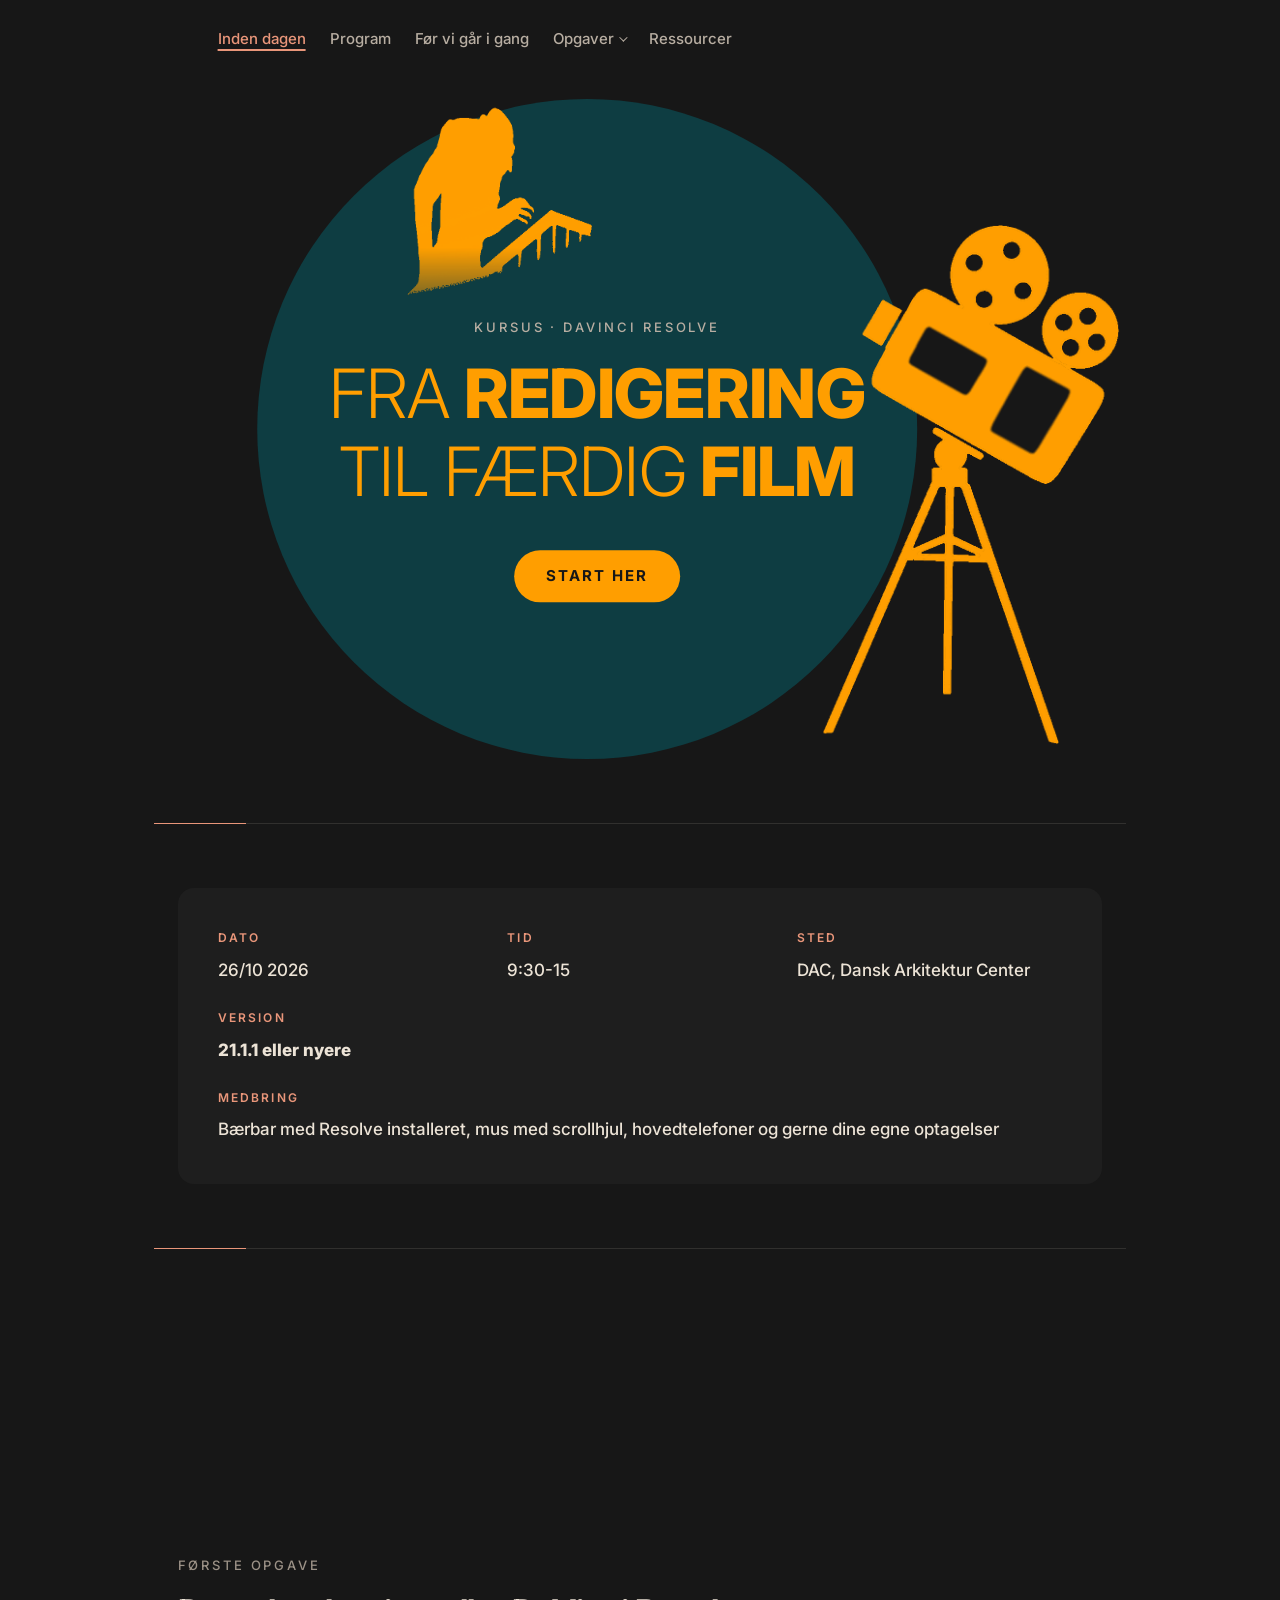
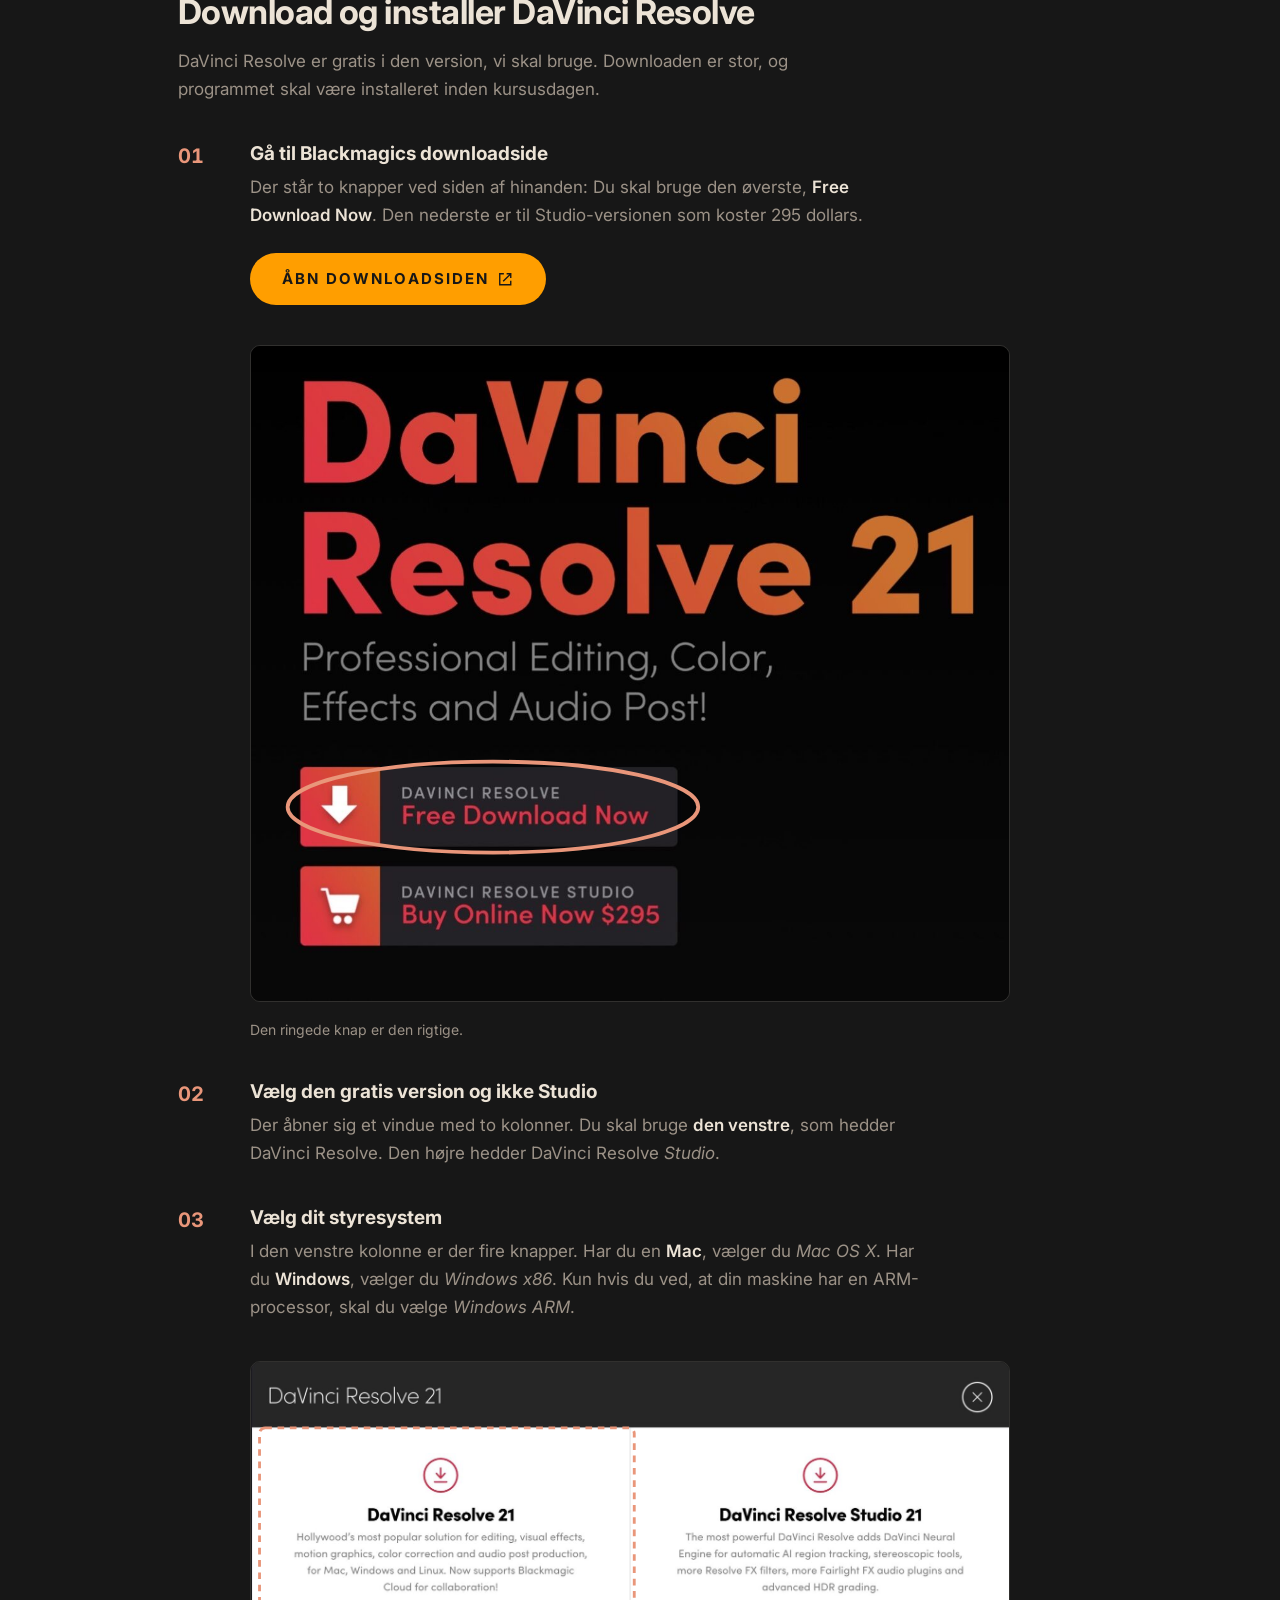
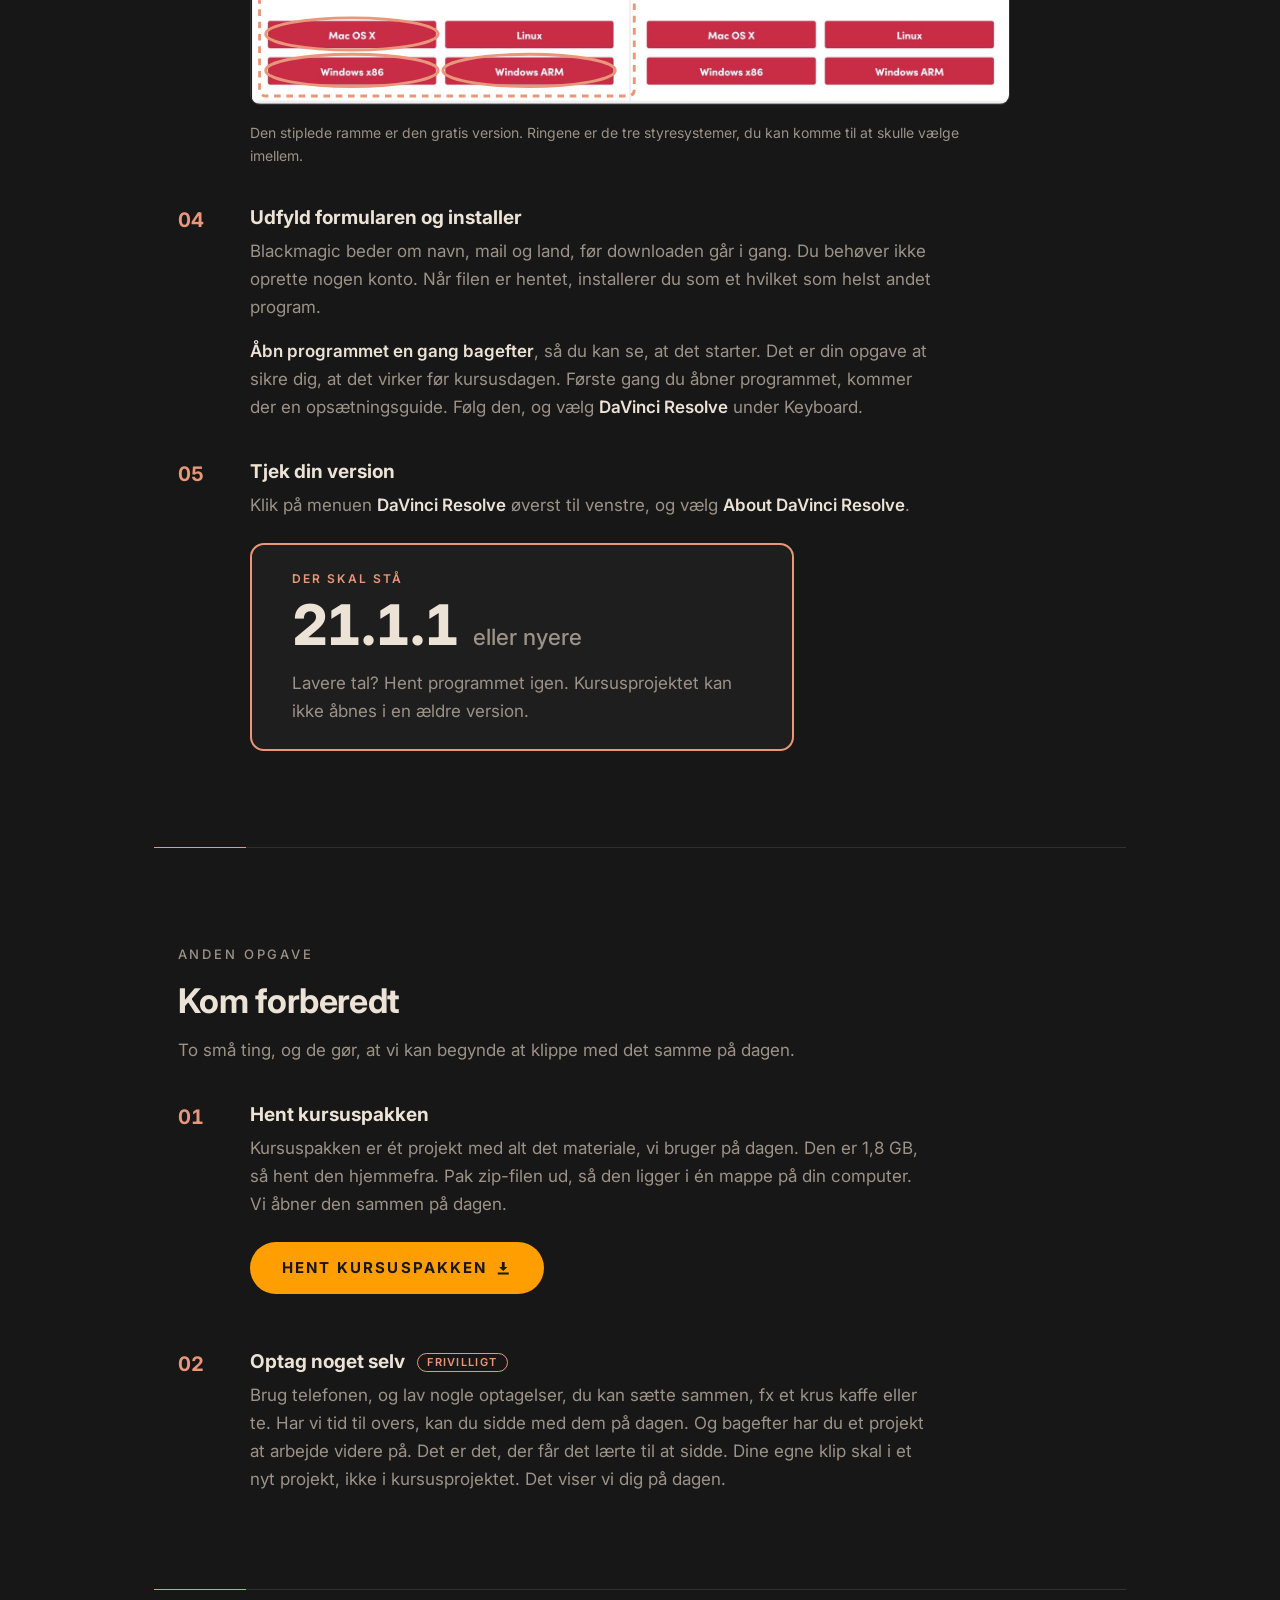
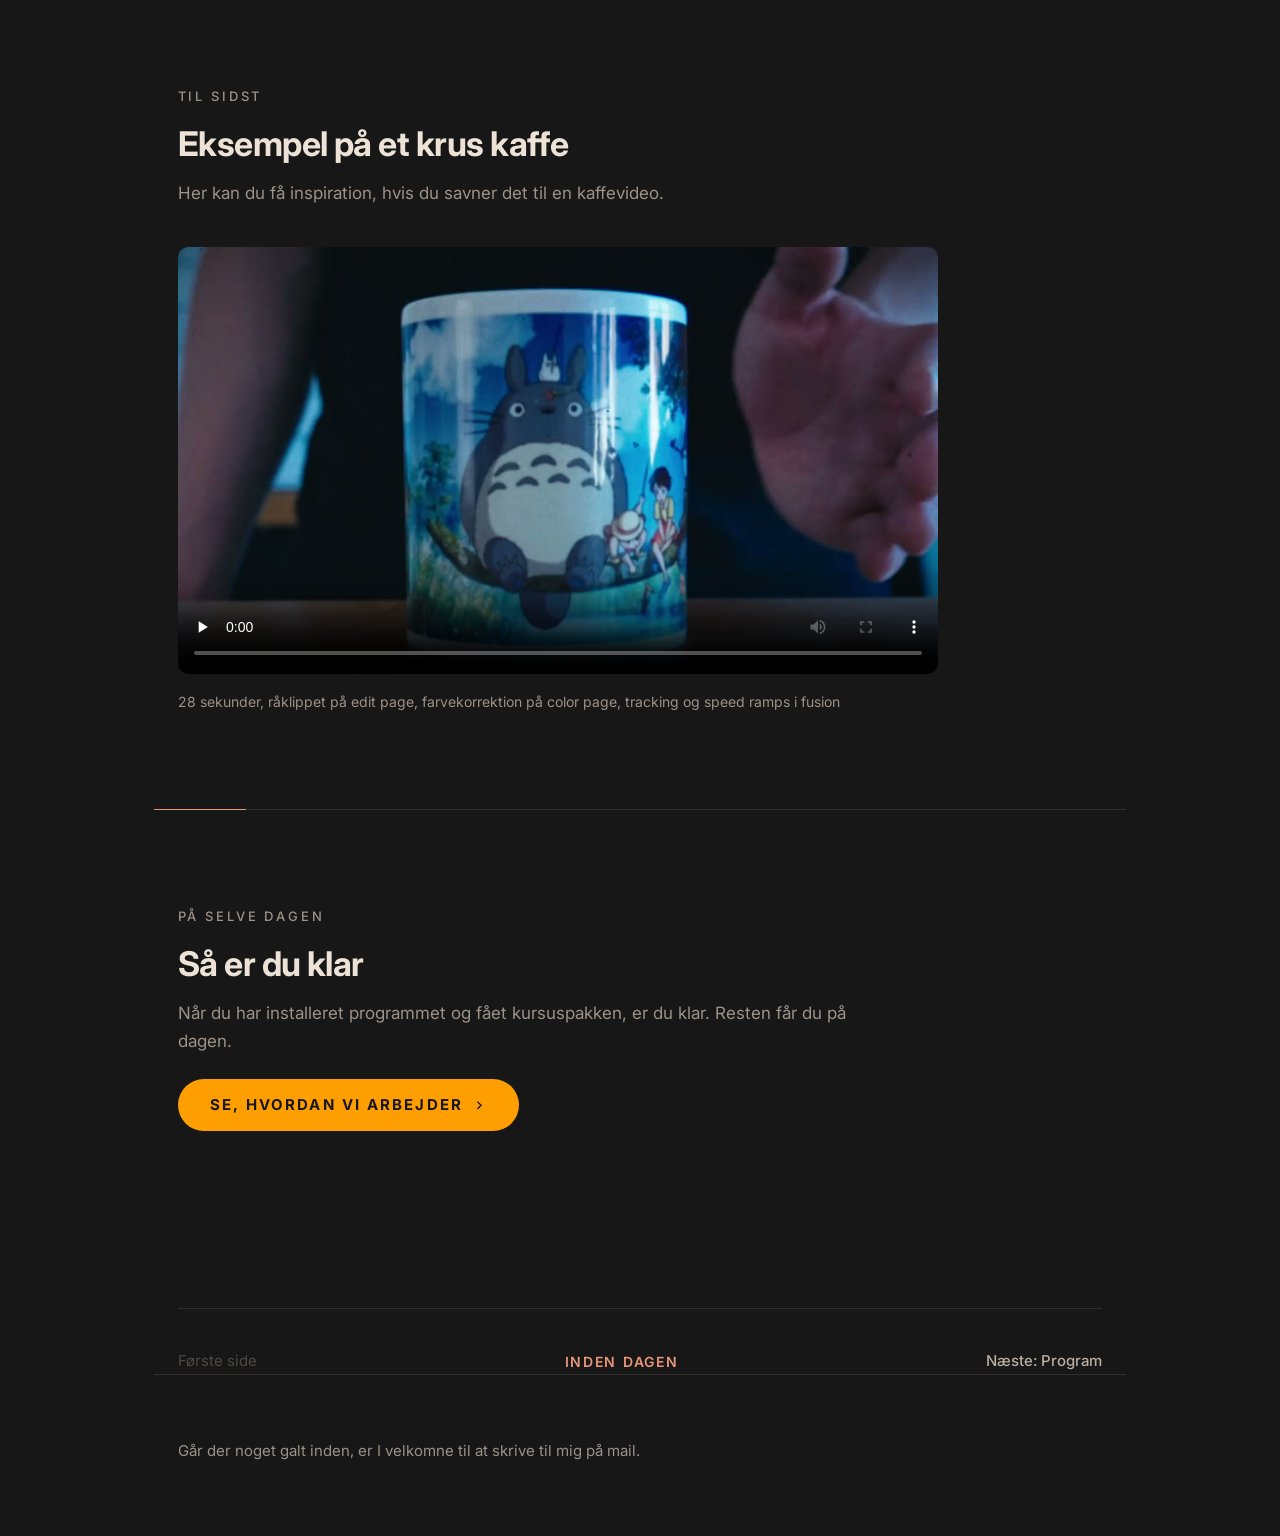
==== commit aade3743: "Link til kursuspakken + hele filmens timeline" ====
--- a/index.html
+++ b/index.html
@@ -258,9 +258,17 @@
         <div>
           <h3 class="step__title">Hent kursuspakken</h3>
           <p class="step__body">
-            Kursuspakken er ét projekt med alt det materiale, vi bruger på dagen.
-            Den kommer i en mail inden kursusdagen. Når du har den, så pak den ud,
-            så den ligger i én mappe på din computer. Vi åbner den sammen på dagen.
+            Kursuspakken er ét projekt med alt det materiale, vi bruger på dagen. Den
+            er 1,8 GB, så hent den hjemmefra. Pak zip-filen ud, så den ligger i én
+            mappe på din computer. Vi åbner den sammen på dagen.
+          </p>
+          <!-- SwissTransfer-link fra HP 2026-10-25. Linket udløber: skift det her,
+               hvis pakken uploades igen. -->
+          <p class="step__action">
+            <a class="btn" href="https://www.swisstransfer.com/dl/01a17349-674b-719c-b3b4-bff2cbbbd5fe" target="_blank" rel="noopener">
+              Hent kursuspakken
+              <svg class="btn__icon" viewBox="0 0 24 24" aria-hidden="true"><path d="M12 16l-6-6h4V3h4v7h4l-6 6zm-8 2h16v3H4v-3z"/></svg>
+            </a>
           </p>
         </div>
       </li>
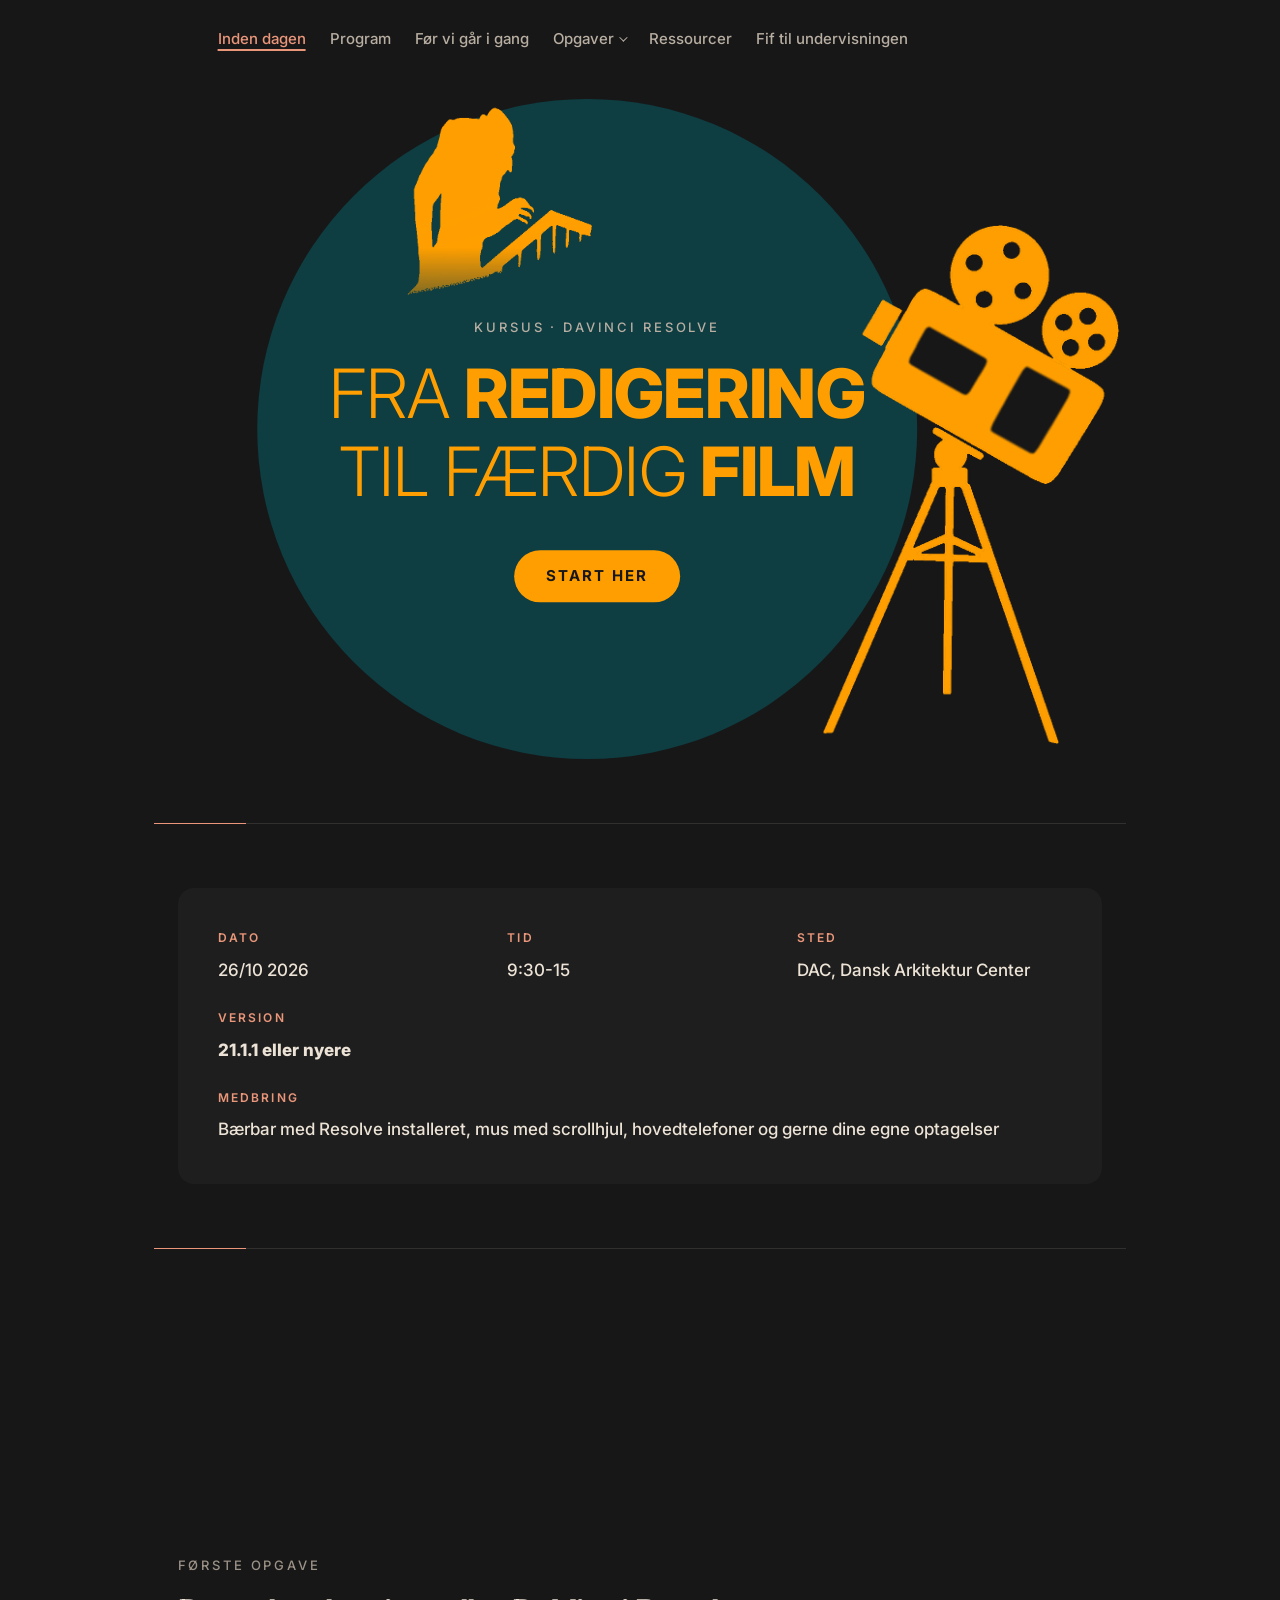
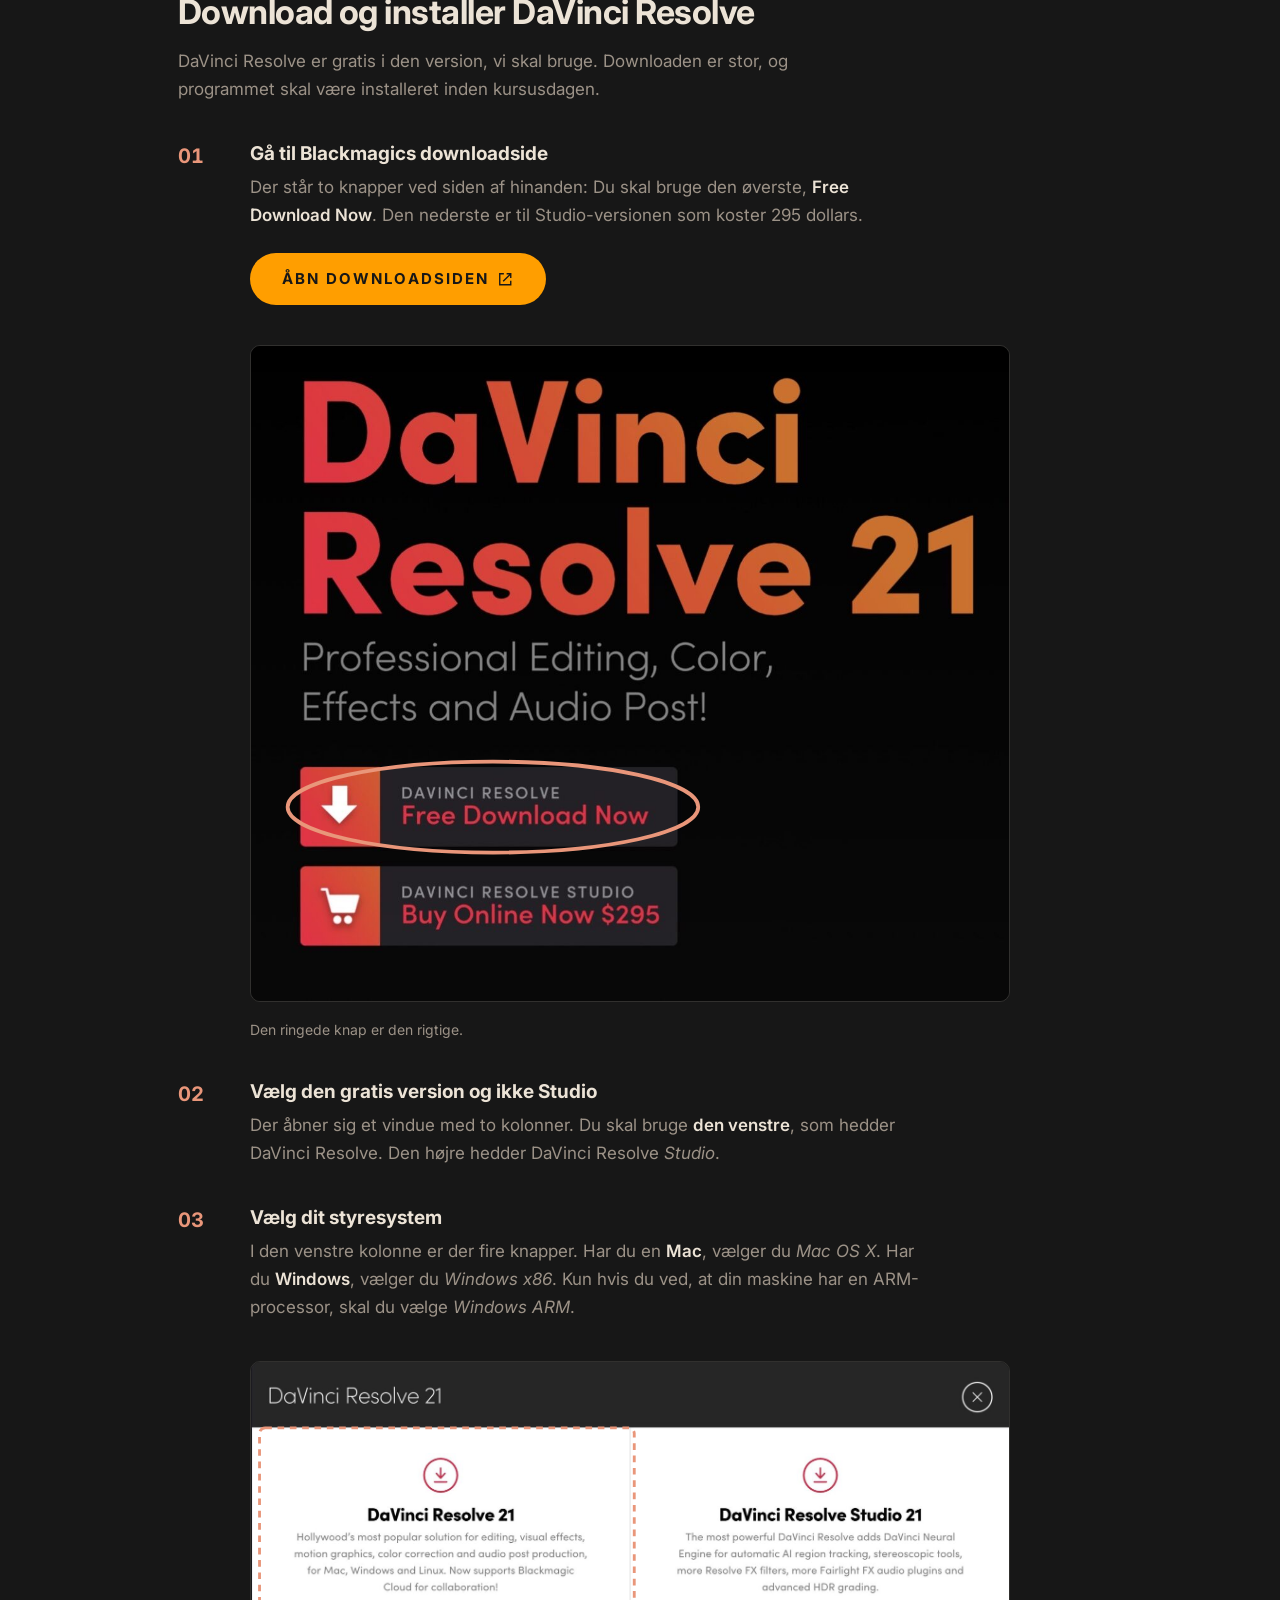
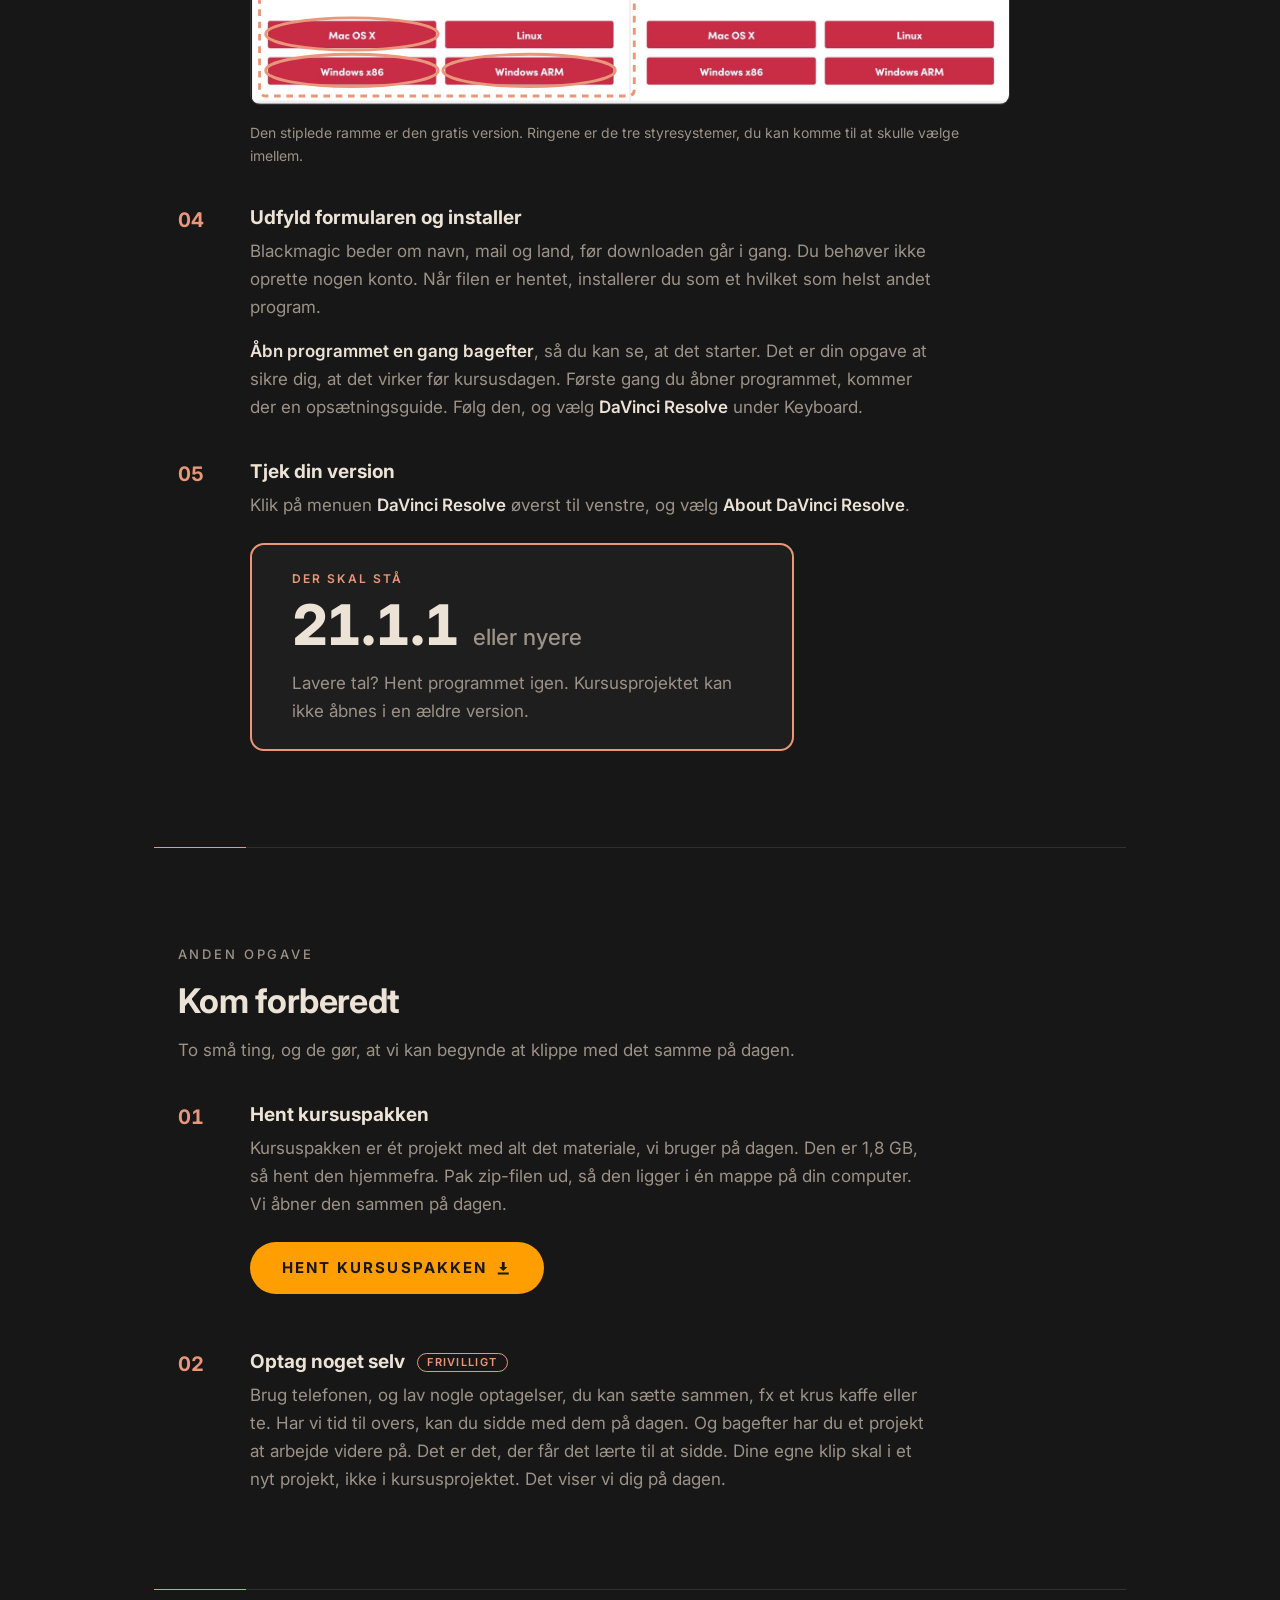
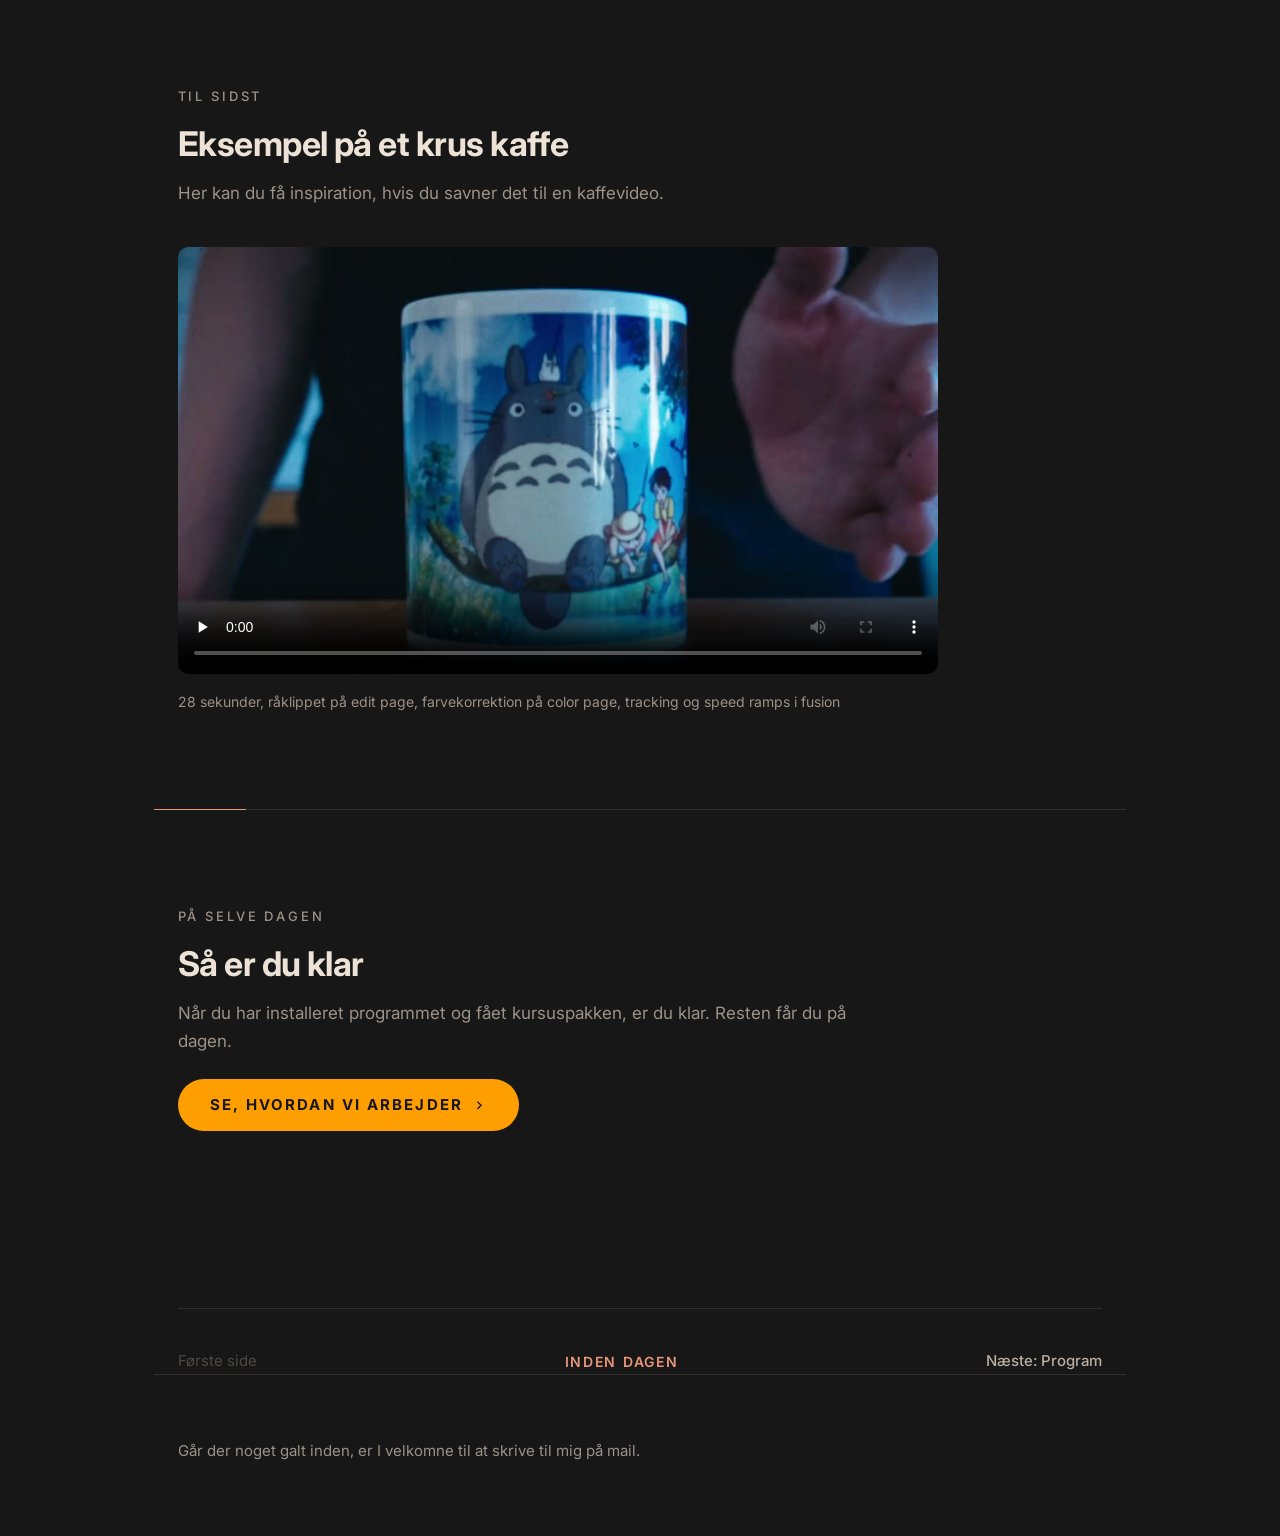
==== commit 304e6496: "Fif til undervisningen: side og PDF" ====
--- a/index.html
+++ b/index.html
@@ -37,6 +37,7 @@
         </details>
       </li>
       <li><a class="nav__link" href="ressourcer.html">Ressourcer</a></li>
+      <li><a class="nav__link" href="undervisning.html">Fif til undervisningen</a></li>
     </ul>
     <details class="nav__toggle">
       <summary class="nav__toggle-btn">Menu <span class="nav__toggle-current">&middot; Inden dagen</span></summary>
@@ -59,6 +60,7 @@
           </details>
         </li>
         <li><a class="nav__link" href="ressourcer.html">Ressourcer</a></li>
+        <li><a class="nav__link" href="undervisning.html">Fif til undervisningen</a></li>
       </ul>
     </details>
     </div>
--- a/css/style.css
+++ b/css/style.css
@@ -1508,3 +1508,201 @@
    op til fuld spaltebredde og fyldte en hel skærm. De vises i stedet tæt på
    naturlig størrelse. Sættes automatisk på billeder, der er højere end brede. */
 .shot--tall { max-width: 440px; }
+
+/* --------------------------------------------------------------------------
+   Kursus 2 · Faser: VIS og GØR
+
+   Samme ord og samme rust som rytmefiguren på "Før vi går i gang", så det
+   visuelle sprog fra velkomsten går igen i hver opgave (konsistens, mapping).
+
+   VIS er et roligt bånd. Trinene under det er til opslag bagefter og står
+   dæmpet. GØR er en fold, der er lukket, indtil HP siger "nu": opgaven kan
+   ikke læses i forvejen (forcing function, regel 1). Når den åbnes, skifter
+   teksten fra "Åbn, når jeg siger nu" til "Nu er det dig" (feedback).
+   -------------------------------------------------------------------------- */
+
+.phase {
+  display: grid;
+  grid-template-columns: auto 1fr;
+  align-items: center;
+  column-gap: var(--s2);
+  margin: var(--s4) 0 0;
+  max-width: 46rem;
+  padding: var(--s2) var(--s3);
+  border-radius: 12px;
+}
+.phase__icon {
+  width: 1.5rem;
+  height: 1.5rem;
+  fill: none;
+  stroke: currentColor;
+  stroke-width: 2;
+  stroke-linecap: round;
+  stroke-linejoin: round;
+  grid-row: span 2;
+}
+.phase__label {
+  margin: 0;
+  font-size: 0.875rem;
+  font-weight: 800;
+  letter-spacing: 0.16em;
+  text-transform: uppercase;
+}
+.phase__note { margin: 0; color: var(--ink-dim); font-size: 0.9375rem; }
+
+/* VIS: petroleum-bånd, farven fra hero-cirklen. Ikke amber: amber betyder
+   "klik her" på hele sitet, og VIS kan ikke klikkes. Petroleum = lyt og se,
+   rust = dit arbejde, amber = handling. --ink-soft er målt til AA mod petroleum. */
+.phase--show {
+  background: var(--petrol);
+  border: 1px solid rgba(236, 227, 214, 0.08);
+  color: var(--ink);
+}
+.phase--show .phase__note { color: var(--ink-soft); }
+
+/* Trin under et VIS-bånd: til opslag, så titlerne træder et skridt tilbage. */
+.steps--show .step__title { color: var(--ink-dim); font-weight: 600; }
+.steps--show .step::before { color: var(--ink-dim); }
+
+/* GØR: fremhævet fold. Den eneste flade på siden med rust-ramme og fyld. */
+.phase--do {
+  display: block;
+  padding: 0;
+  background: var(--surface);
+  border: 2px solid var(--rust);
+}
+.phase--do > summary {
+  display: grid;
+  grid-template-columns: auto auto 1fr auto;
+  align-items: center;
+  column-gap: var(--s2);
+  padding: var(--s3);
+  cursor: pointer;
+  list-style: none;
+  color: var(--rust);
+}
+.phase--do > summary::-webkit-details-marker { display: none; }
+.phase--do > summary .phase__icon { grid-row: auto; }
+.phase--do > summary::after {
+  content: "";
+  width: 0.55em;
+  height: 0.55em;
+  border-right: 2px solid currentColor;
+  border-bottom: 2px solid currentColor;
+  transform: rotate(45deg) translateY(-2px);
+  transition: transform 0.15s var(--ease);
+}
+.phase--do[open] > summary::after { transform: rotate(-135deg) translateY(-2px); }
+.phase--do > summary:hover { color: var(--amber); }
+.phase--do > summary .phase__note { color: var(--ink); }
+.phase__note--open { display: none; }
+.phase--do[open] .phase__note--closed { display: none; }
+.phase--do[open] .phase__note--open { display: inline; }
+.phase__body { padding: 0 var(--s3) var(--s3); }
+.phase__body > .task__body { margin: 0; }
+
+@media (max-width: 720px) {
+  .phase--do > summary { grid-template-columns: auto 1fr auto; row-gap: 0.15rem; }
+  .phase--do > summary .phase__note { grid-column: 2; }
+}
+
+/* Indholdet i en GØR-fold har fast rækkefølge: start i → opgaven → sådan →
+   hjælp → hurtigt færdig. "Sådan" gentager kun grebet i én linje og linker op
+   til det fulde VIS-trin, så kursisten ikke skal lede på siden. */
+.do__start { margin: 0 0 var(--s2); font-size: 0.9375rem; color: var(--ink-dim); }
+.do__start span {
+  margin-right: 0.4em;
+  font-size: 0.75rem;
+  font-weight: 700;
+  letter-spacing: 0.16em;
+  text-transform: uppercase;
+  color: var(--rust);
+}
+.do__how-label {
+  margin: var(--s3) 0 var(--s1);
+  font-size: 0.75rem;
+  font-weight: 700;
+  letter-spacing: 0.16em;
+  text-transform: uppercase;
+  color: var(--rust);
+}
+.do__how { margin: 0; padding-left: 1.2em; max-width: var(--measure); color: var(--ink-dim); }
+.do__how li { margin-bottom: var(--s1); }
+.do__how li::marker { color: var(--rust); }
+.do__how strong { color: var(--ink); }
+.do__how a { font-size: 0.875rem; white-space: nowrap; }
+.do__extra { margin: var(--s3) 0 0; font-size: 0.9375rem; color: var(--ink-dim); }
+.phase__body > .hint { margin-top: var(--s3); }
+
+/* Opgavenavnene i programmet er links. Ni amber-titler i træk ville larme, så de
+   står i brødtekstfarve med en svag understregning og bliver amber ved hover,
+   som navigationen. */
+.plan__name a {
+  color: inherit;
+  text-decoration-color: var(--line);
+  text-underline-offset: 0.25em;
+}
+.plan__name a:hover { color: var(--amber); text-decoration-color: currentColor; }
+
+/* --------------------------------------------------------------------------
+   Kursus 2 · Resolve i undervisningen (undervisning.html + PDF'en)
+
+   Siden er også kilden til PDF'en (tools/pdf/lav_pdf.sh). Forsiden er heroen
+   fra index.html, så PDF og site ser ens ud.
+   -------------------------------------------------------------------------- */
+
+.hero__byline {
+  margin: var(--s2) 0 0;
+  font-size: 0.9375rem;
+  color: var(--ink-soft);
+}
+
+.steps--compact { margin-top: var(--s2); gap: var(--s2); }
+.steps--compact .step__title { font-size: 1.0625rem; margin-bottom: 0.15rem; }
+
+/* Genvejstabellens udseende, men to kolonner, og tekst må bryde. */
+.benspaend { margin-top: var(--s4); min-width: 0; }
+.benspaend th:nth-child(1) { width: 42%; }
+.benspaend th:nth-child(2) { width: 58%; }
+.benspaend th, .benspaend td { white-space: normal; vertical-align: top; }
+
+.extra .ideas { margin-top: var(--s1); }
+
+/* ---- Print: PDF'en ----------------------------------------------------------
+   Mørk baggrund på hele siden, også i margenen (@page margin 0, luften lægges
+   som padding i sektionerne). Forsiden fylder side 1, hver .print-page starter
+   på en ny side. Alt, der kun giver mening på skærm, skjules. */
+@media print {
+  @page { size: A4; margin: 0; }
+  html, body {
+    background: var(--bg) !important;
+    -webkit-print-color-adjust: exact;
+    print-color-adjust: exact;
+  }
+  /* Skærmens skalbredde (--shell, 680 px) uden centrering skubbede alt til
+     venstre på A4. I print fylder body hele siden. */
+  body { width: auto !important; max-width: none; margin: 0 !important; }
+  .print-page { padding-inline: 14mm; }
+  .print-page .wrap { max-width: none; padding: 0; }
+  /* Opslagsarket skal kunne stå på én side. */
+  #ark .subhead { margin-top: var(--s3); }
+  #ark .steps--compact { gap: var(--s1); }
+  #ark .checkpoint { margin-top: var(--s3); }
+  .nav, .skip, .lesson-nav, .footer, .hero__cta, .rule { display: none !important; }
+  html { font-size: 12px; }
+  .print-cover { min-height: 297mm; height: 297mm; padding-block: 0; break-after: page; }
+  /* Forsiden i faste mål: vw-baserede størrelser regnes ud fra A4-bredden og
+     skævvrider kompositionen. */
+  .print-cover .hero__stage { width: 180mm; margin: 0 auto; }
+  .print-cover .hero__circle { width: 150mm; }
+  .print-cover .hero__title { font-size: 30pt; }
+  .print-cover .hero__fig--kamera { width: 58mm; right: 2mm; bottom: 4mm; }
+  .print-cover .hero__byline { font-size: 10pt; }
+  .print-page { break-before: page; padding-block: 16mm 14mm; }
+  .print-cover + main .print-page:first-child { break-before: auto; }
+  .reveal { animation: none !important; opacity: 1 !important; transform: none !important; }
+  .step, .extra, .checkpoint, .benspaend tr, .ideas li { break-inside: avoid; }
+  .subhead { break-after: avoid; }
+  a { color: var(--ink); text-decoration: none; }
+  .print-url a { color: var(--amber); }
+}
